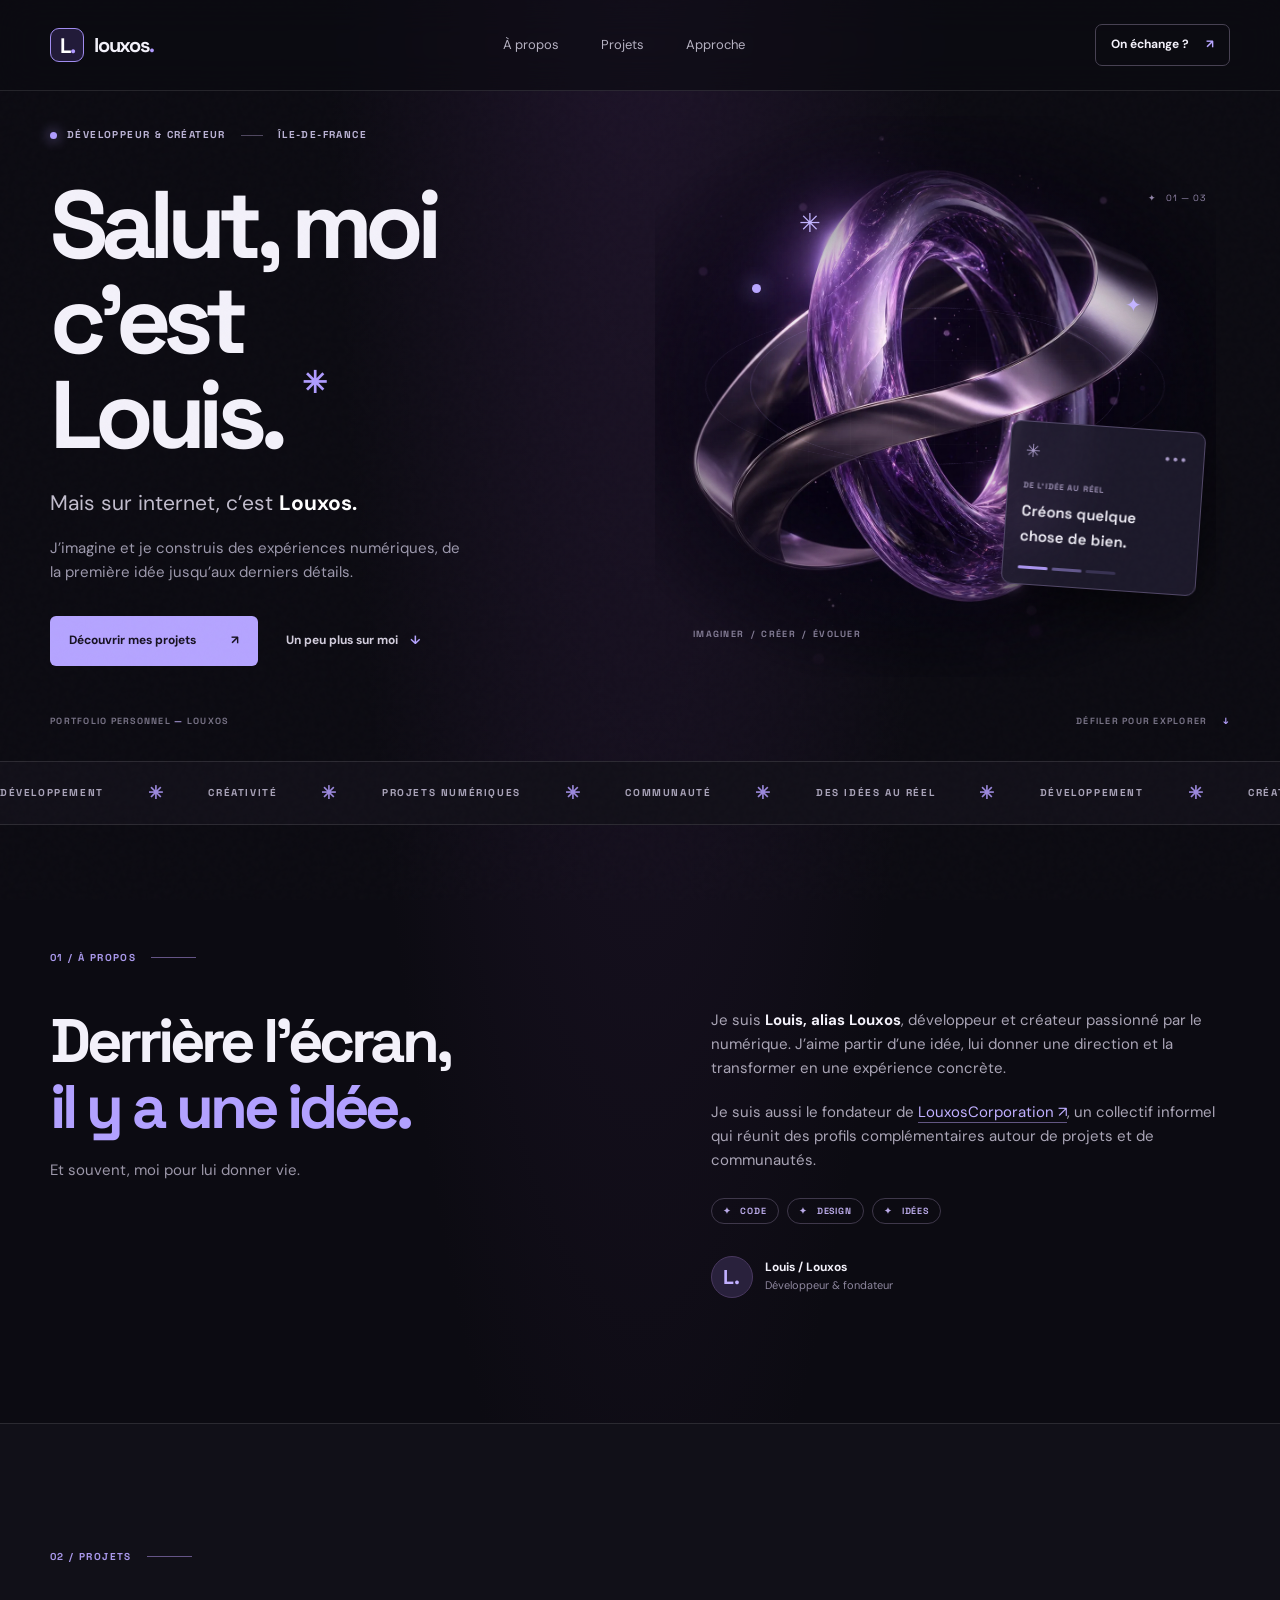
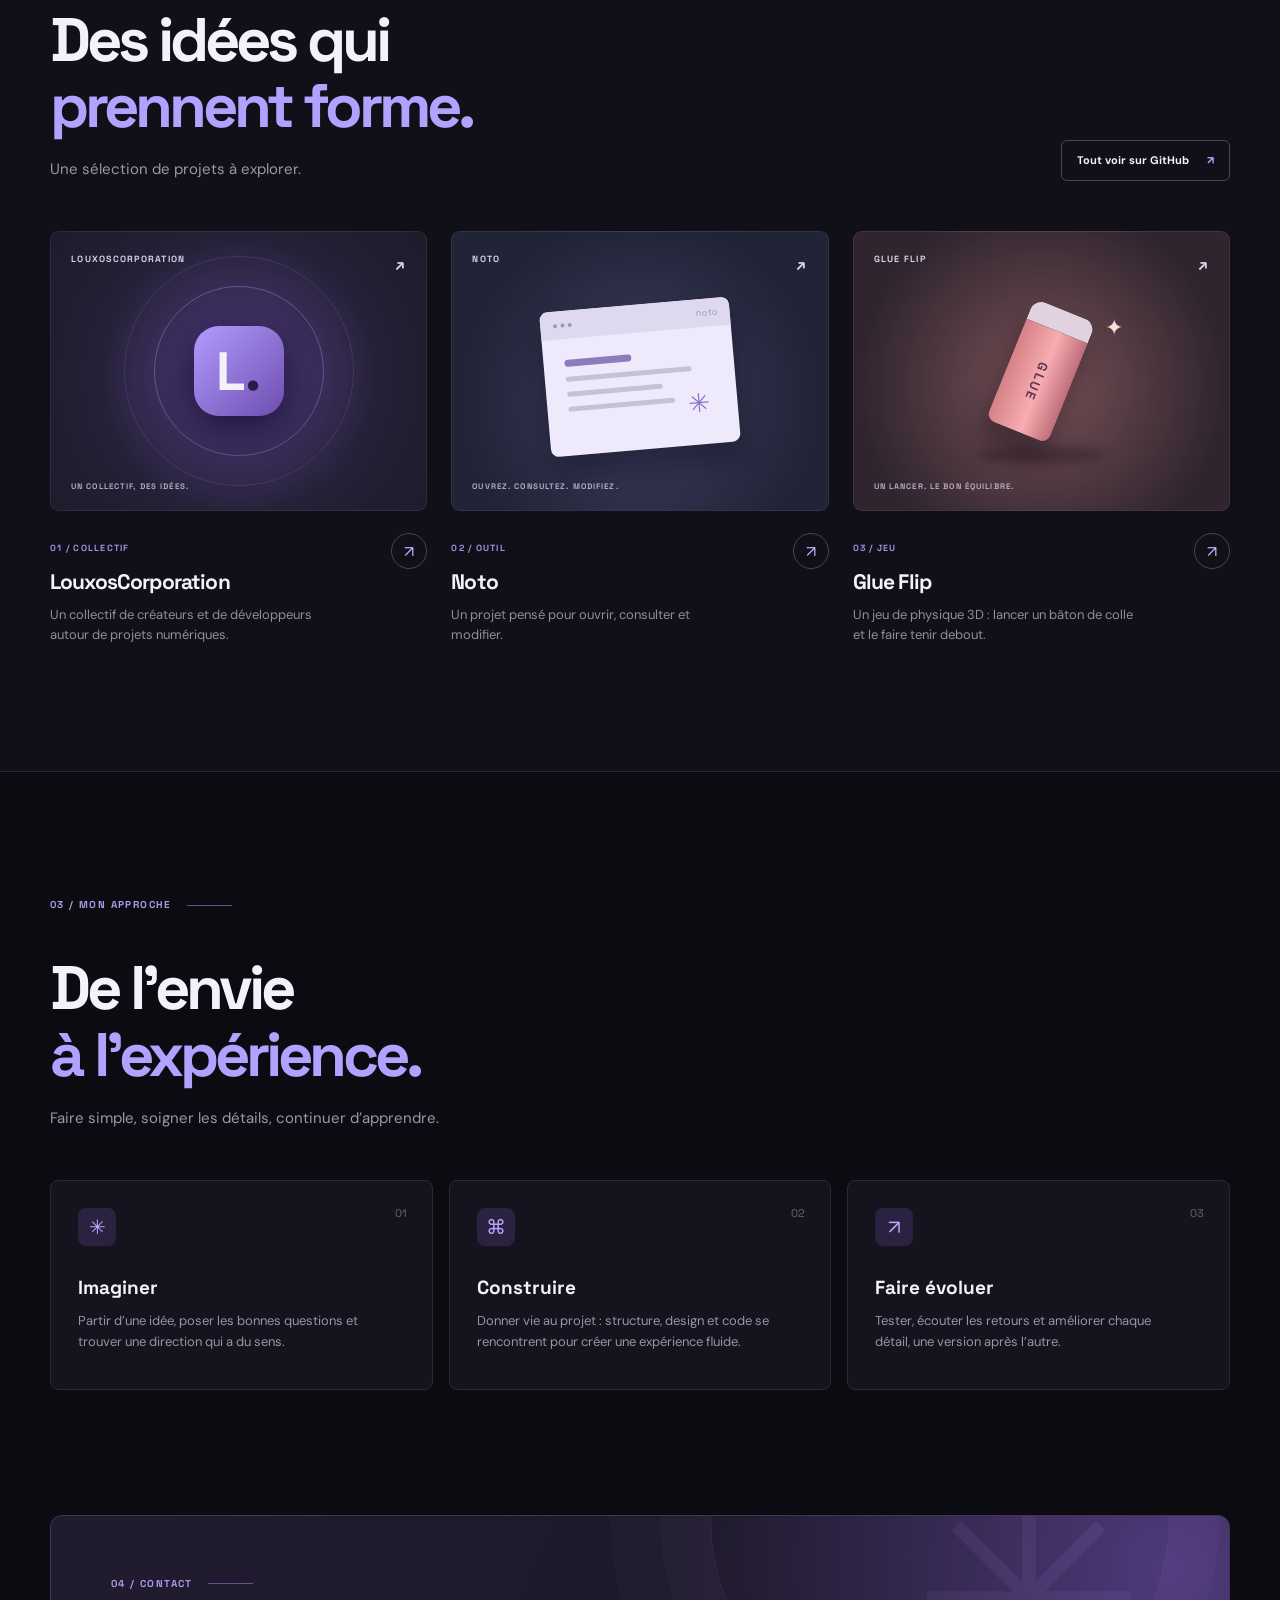
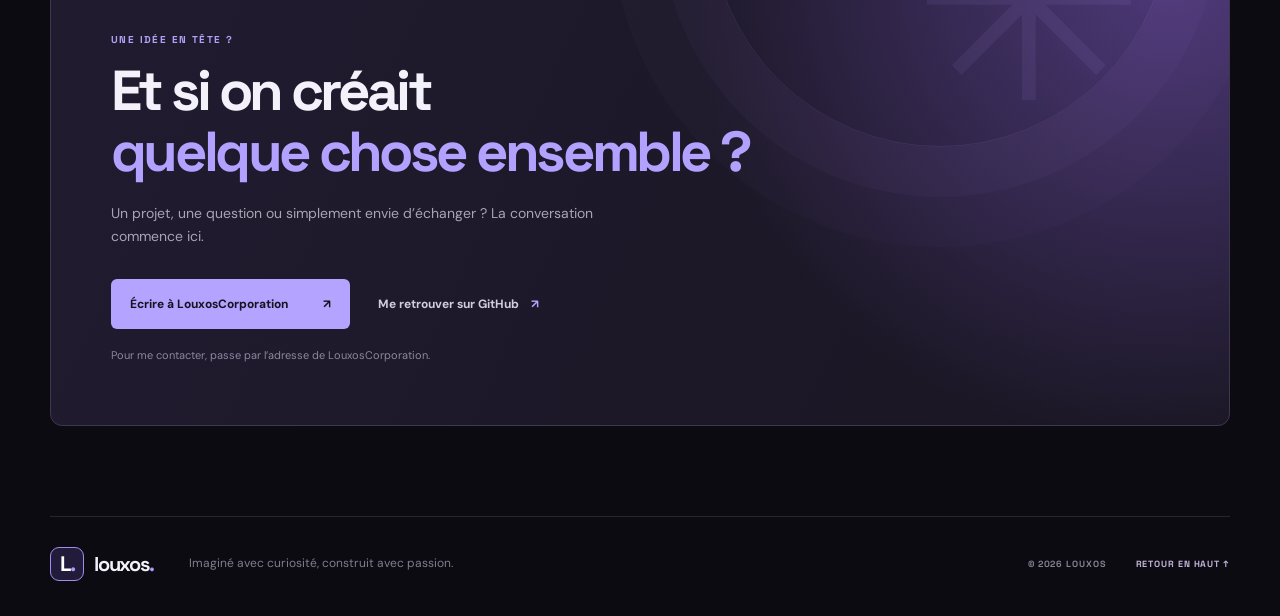
==== index.html @ 42ac40c9 "Add Louxos personal portfolio Co-authored-by: arena-agent <297053741+arena-agent@users.noreply.githu" ====
<!DOCTYPE html>
<html lang="fr">
<head>
  <meta charset="UTF-8">
  <meta name="viewport" content="width=device-width, initial-scale=1">
  <meta name="description" content="Portfolio de Louis, alias Louxos : développeur, créateur et fondateur de LouxosCorporation.">
  <meta name="theme-color" content="#0d0c14">
  <link rel="canonical" href="https://louxos.github.io/">
  <meta property="og:type" content="website">
  <meta property="og:url" content="https://louxos.github.io/">
  <meta property="og:image" content="https://louxos.github.io/assets/hero-art.webp">
  <meta property="og:title" content="Louxos — Développeur & créateur">
  <meta property="og:description" content="Des idées, du code et l'envie de créer des expériences utiles.">
  <title>Louxos — Développeur & créateur</title>
  <link rel="icon" href="data:image/svg+xml,%3Csvg xmlns='http://www.w3.org/2000/svg' viewBox='0 0 64 64'%3E%3Crect width='64' height='64' rx='18' fill='%239d8aff'/%3E%3Cpath d='M20 14v35h26v-8H29V14z' fill='%230d0c14'/%3E%3C/svg%3E">
  <link rel="preconnect" href="https://fonts.googleapis.com">
  <link rel="preconnect" href="https://fonts.gstatic.com" crossorigin>
  <link rel="preload" as="image" href="assets/hero-art.webp">
  <link rel="stylesheet" href="style.css">
  <script src="script.js" defer></script>
</head>
<body>
  <div class="scroll-progress" aria-hidden="true"></div>
  <div class="cursor-glow" aria-hidden="true"></div>
  <a class="skip-link" href="#contenu">Aller au contenu</a>
  <header class="header">
    <div class="nav-wrap wrap">
      <a class="brand" href="#accueil" aria-label="Louxos, accueil"><span class="brand-mark">L<span>.</span></span><span>louxos<span class="brand-dot">.</span></span></a>
      <nav class="nav" id="navigation" aria-label="Navigation principale">
        <a href="#apropos">À propos</a><a href="#projets">Projets</a><a href="#approche">Approche</a>
      </nav>
      <a class="nav-contact" href="#contact">On échange ? <span>↗</span></a>
      <button class="menu-toggle" type="button" aria-expanded="false" aria-controls="navigation" aria-label="Ouvrir le menu"><span></span><span></span></button>
    </div>
  </header>

  <main id="contenu">
    <section class="hero wrap" id="accueil">
      <div class="hero-copy">
        <div class="eyebrow"><span class="status-dot"></span> DÉVELOPPEUR & CRÉATEUR <span class="eyebrow-line"></span> ÎLE-DE-FRANCE</div>
        <h1>Salut, moi c’est<br><span>Louis.</span><span class="hero-spark">✳</span></h1>
        <p class="hero-lead">Mais sur internet, c’est <strong>Louxos.</strong></p>
        <p class="hero-description">J’imagine et je construis des expériences numériques, de la première idée jusqu’aux derniers détails.</p>
        <div class="hero-actions"><a class="button primary" href="#projets">Découvrir mes projets <span>↗</span></a><a class="text-link" href="#apropos">Un peu plus sur moi <span>↓</span></a></div>
      </div>
      <div class="hero-art" aria-label="Illustration abstraite autour du développement et de la création">
        <div class="art-grid"></div><div class="hero-art-image"></div><div class="art-orbit orbit-a"></div><div class="art-orbit orbit-b"></div>
        <div class="art-star star-one">✳</div><div class="art-star star-two">✦</div><div class="orbit-dot dot-one"></div><div class="orbit-dot dot-two"></div>
        <div class="floating-card"><div class="card-top"><span class="card-icon">✳</span><span class="card-dots">•••</span></div><span class="card-label">DE L’IDÉE AU RÉEL</span><strong>Créons quelque<br>chose de bien.</strong><div class="card-line"><i></i><i></i><i></i></div></div>
        <span class="art-caption">IMAGINER&nbsp; / &nbsp;CRÉER&nbsp; / &nbsp;ÉVOLUER</span><span class="art-index">✦ &nbsp; 01 — 03</span>
      </div>
      <div class="hero-bottom"><span>PORTFOLIO PERSONNEL <b>—</b> LOUXOS</span><a href="#apropos">DÉFILER POUR EXPLORER <span>↓</span></a></div>
    </section>

    <div class="ticker" aria-hidden="true"><div class="ticker-track"><div class="ticker-group"><span>DÉVELOPPEMENT</span><b>✳</b><span>CRÉATIVITÉ</span><b>✳</b><span>PROJETS NUMÉRIQUES</span><b>✳</b><span>COMMUNAUTÉ</span><b>✳</b><span>DES IDÉES AU RÉEL</span><b>✳</b></div><div class="ticker-group"><span>DÉVELOPPEMENT</span><b>✳</b><span>CRÉATIVITÉ</span><b>✳</b><span>PROJETS NUMÉRIQUES</span><b>✳</b><span>COMMUNAUTÉ</span><b>✳</b><span>DES IDÉES AU RÉEL</span><b>✳</b></div></div></div>

    <section class="section wrap about" id="apropos">
      <div class="section-label"><span>01 / À PROPOS</span><i></i></div>
      <div class="about-layout"><div><h2>Derrière l’écran,<br><span>il y a une idée.</span></h2><p class="section-intro">Et souvent, moi pour lui donner vie.</p></div>
        <div class="about-copy"><p>Je suis <strong>Louis, alias Louxos</strong>, développeur et créateur passionné par le numérique. J’aime partir d’une idée, lui donner une direction et la transformer en une expérience concrète.</p><p>Je suis aussi le fondateur de <a href="https://louxos-corporation.oneapp.dev" target="_blank" rel="noopener noreferrer">LouxosCorporation ↗</a>, un collectif informel qui réunit des profils complémentaires autour de projets et de communautés.</p><div class="about-tags"><span>✦ &nbsp; CODE</span><span>✦ &nbsp; DESIGN</span><span>✦ &nbsp; IDÉES</span></div><div class="signature"><span class="signature-icon">L.</span><span><strong>Louis / Louxos</strong><small>Développeur & fondateur</small></span></div></div>
      </div>
    </section>

    <section class="section projects-section" id="projets"><div class="wrap">
      <div class="section-label"><span>02 / PROJETS</span><i></i></div>
      <div class="section-heading"><div><h2>Des idées qui<br><span>prennent forme.</span></h2><p class="section-intro">Une sélection de projets à explorer.</p></div><a class="outline-link" href="https://github.com/Louxos" target="_blank" rel="noopener noreferrer">Tout voir sur GitHub <span>↗</span></a></div>
      <div class="project-grid">
        <article class="project-card project-featured"><a class="project-visual visual-corp" href="https://louxos-corporation.oneapp.dev" target="_blank" rel="noopener noreferrer" aria-label="Découvrir LouxosCorporation"><div class="visual-top"><span>LOUXOSCORPORATION</span><span>↗</span></div><div class="corp-art"><div class="corp-ring ring-a"></div><div class="corp-ring ring-b"></div><div class="corp-logo">L<span>.</span></div></div><span class="visual-caption">UN COLLECTIF, DES IDÉES.</span></a><div class="project-info"><div><span class="project-number">01 / COLLECTIF</span><h3>LouxosCorporation</h3><p>Un collectif de créateurs et de développeurs autour de projets numériques.</p></div><a class="round-link" href="https://louxos-corporation.oneapp.dev" target="_blank" rel="noopener noreferrer" aria-label="Visiter LouxosCorporation">↗</a></div></article>
        <article class="project-card"><a class="project-visual visual-noto" href="https://github.com/Louxos/Noto" target="_blank" rel="noopener noreferrer" aria-label="Découvrir Noto sur GitHub"><div class="visual-top"><span>NOTO</span><span>↗</span></div><div class="noto-window"><div class="window-bar"><span>● ● ●</span><span>noto</span></div><div class="noto-lines"><i></i><i></i><i></i><i></i></div><div class="noto-cursor">✳</div></div><span class="visual-caption">OUVREZ. CONSULTEZ. MODIFIEZ.</span></a><div class="project-info"><div><span class="project-number">02 / OUTIL</span><h3>Noto</h3><p>Un projet pensé pour ouvrir, consulter et modifier.</p></div><a class="round-link" href="https://github.com/Louxos/Noto" target="_blank" rel="noopener noreferrer" aria-label="Voir Noto sur GitHub">↗</a></div></article>
        <article class="project-card"><a class="project-visual visual-glue" href="https://github.com/Louxos/glue-flip" target="_blank" rel="noopener noreferrer" aria-label="Découvrir Glue Flip sur GitHub"><div class="visual-top"><span>GLUE FLIP</span><span>↗</span></div><div class="glue-art"><div class="glue-stick"><span>GLUE</span></div><div class="glue-shadow"></div><span class="glue-star">✦</span></div><span class="visual-caption">UN LANCER. LE BON ÉQUILIBRE.</span></a><div class="project-info"><div><span class="project-number">03 / JEU</span><h3>Glue Flip</h3><p>Un jeu de physique 3D : lancer un bâton de colle et le faire tenir debout.</p></div><a class="round-link" href="https://github.com/Louxos/glue-flip" target="_blank" rel="noopener noreferrer" aria-label="Voir Glue Flip sur GitHub">↗</a></div></article>
      </div>
    </div></section>

    <section class="section wrap approach" id="approche"><div class="section-label"><span>03 / MON APPROCHE</span><i></i></div><div class="section-heading"><div><h2>De l’envie<br><span>à l’expérience.</span></h2><p class="section-intro">Faire simple, soigner les détails, continuer d’apprendre.</p></div></div><div class="approach-grid"><article><span class="approach-icon">✳</span><span class="approach-number">01</span><h3>Imaginer</h3><p>Partir d’une idée, poser les bonnes questions et trouver une direction qui a du sens.</p></article><article><span class="approach-icon">⌘</span><span class="approach-number">02</span><h3>Construire</h3><p>Donner vie au projet : structure, design et code se rencontrent pour créer une expérience fluide.</p></article><article><span class="approach-icon">↗</span><span class="approach-number">03</span><h3>Faire évoluer</h3><p>Tester, écouter les retours et améliorer chaque détail, une version après l’autre.</p></article></div></section>

    <section class="contact-section wrap" id="contact"><div class="contact-panel"><div class="contact-decoration" aria-hidden="true">✳</div><div class="contact-orbit" aria-hidden="true"></div><div class="section-label"><span>04 / CONTACT</span><i></i></div><p class="contact-overline">UNE IDÉE EN TÊTE ?</p><h2>Et si on créait<br><span>quelque chose ensemble ?</span></h2><p>Un projet, une question ou simplement envie d’échanger ? La conversation commence ici.</p><div class="contact-actions"><a class="button primary" href="mailto:contactpro.louxos@gmail.com">Écrire à LouxosCorporation <span>↗</span></a><a class="text-link" href="https://github.com/Louxos" target="_blank" rel="noopener noreferrer">Me retrouver sur GitHub <span>↗</span></a></div><small>Pour me contacter, passe par l’adresse de LouxosCorporation.</small></div></section>
  </main>
  <footer class="footer wrap"><a class="brand" href="#accueil"><span class="brand-mark">L<span>.</span></span><span>louxos<span class="brand-dot">.</span></span></a><p>Imaginé avec curiosité, construit avec passion.</p><div><span>© <span id="year">2026</span> LOUXOS</span><a href="#accueil">RETOUR EN HAUT ↑</a></div></footer>
</body>
</html>
---- style.css ----
@import url('https://fonts.googleapis.com/css2?family=DM+Sans:wght@400;500;600;700&family=Space+Grotesk:wght@400;500;600;700&display=swap');
:root{--bg:#0c0b12;--surface:#14121e;--text:#f3f1fa;--muted:#9d99ad;--purple:#b2a1ff;--line:rgba(255,255,255,.11)}*{box-sizing:border-box}html{scroll-behavior:smooth}body{margin:0;background:var(--bg);color:var(--text);font-family:'DM Sans',Arial,sans-serif;line-height:1.6}a{color:inherit;text-decoration:none}button{font:inherit}::selection{background:#a896ff;color:#111}a:focus-visible,button:focus-visible{outline:2px solid #c7b9ff;outline-offset:5px}.skip-link{position:absolute;top:-100px;left:20px;z-index:20;background:white;color:#111;padding:10px}.skip-link:focus{top:10px}.wrap{width:min(1320px,calc(100% - 100px));margin:auto}.header{border-bottom:1px solid var(--line)}.nav-wrap{height:90px;display:flex;align-items:center}.brand{display:inline-flex;align-items:center;gap:10px;font-family:'Space Grotesk',sans-serif;font-size:20px;font-weight:700;letter-spacing:-.06em}.brand-mark{width:34px;height:34px;border:1px solid #a18df0;border-radius:9px;display:grid;place-items:center;font-size:21px;line-height:1;color:#fff;background:#221b39}.brand-mark span,.brand-dot{color:#b19aff}.nav{display:flex;align-items:center;gap:42px;margin:auto;font-size:13px;color:#b6b2c2}.nav a:hover,.text-link:hover,.footer a:hover{color:#c3b5ff}.nav-contact{font-size:12px;font-weight:700;border:1px solid #484253;border-radius:7px;padding:10px 15px}.nav-contact span{color:#b7a5ff;margin-left:14px}.menu-toggle{display:none}.hero{position:relative;min-height:650px;display:grid;grid-template-columns:1fr 1fr;align-items:center;padding-top:36px;padding-bottom:95px}.hero-copy{position:relative;z-index:2}.eyebrow,.section-label,.project-number,.visual-top,.visual-caption,.art-caption,.hero-bottom,.card-label,.contact-overline{font-family:'Space Grotesk',sans-serif;font-size:10px;font-weight:700;letter-spacing:.14em}.eyebrow{display:flex;align-items:center;gap:10px;color:#bcb4d6}.status-dot{width:7px;height:7px;border-radius:50%;background:#b09cff;box-shadow:0 0 13px #b09cff}.eyebrow-line{width:22px;height:1px;background:#4f475f;margin:0 5px}h1,h2,h3,p{margin:0}h1,h2,h3{font-family:'Space Grotesk',Arial,sans-serif}h1{font-size:clamp(68px,7.5vw,112px);line-height:.99;letter-spacing:-.075em;margin:35px 0 24px}h1>span:first-child,h2 span{color:var(--purple)}.hero-spark{font-size:30px;color:#b09cff;vertical-align:top;margin-left:20px}.hero-lead{font-size:21px;color:#c2bdcd}.hero-lead strong{color:#fff}.hero-description{max-width:420px;color:var(--muted);font-size:15px;margin-top:15px}.hero-actions,.contact-actions{display:flex;align-items:center;gap:28px;margin-top:32px}.button{display:inline-flex;justify-content:center;align-items:center;gap:35px;min-height:50px;padding:0 19px;border-radius:6px;font-size:12px;font-weight:700}.primary{background:#b5a4ff;color:#171222;transition:background .2s,transform .2s}.primary:hover{background:#d0c5ff;transform:translateY(-2px)}.text-link{font-size:12px;font-weight:700;color:#d2cddc}.text-link span{color:#b5a4ff;margin-left:9px}.hero-art{height:510px;position:relative;overflow:hidden;background:radial-gradient(ellipse at center,rgba(109,80,184,.2),transparent 65%)}.art-grid{position:absolute;inset:10% 0;background-image:linear-gradient(rgba(255,255,255,.035) 1px,transparent 1px),linear-gradient(90deg,rgba(255,255,255,.035) 1px,transparent 1px);background-size:42px 42px;mask-image:radial-gradient(ellipse,#000 20%,transparent 70%)}.orb{position:absolute;left:50%;top:47%;border:1px solid rgba(182,160,255,.26);border-radius:50%;transform:translate(-50%,-50%)}.orb-outer{width:390px;height:390px}.orb-inner{width:290px;height:290px;border-color:rgba(182,160,255,.15)}.orb-core{position:absolute;left:50%;top:47%;transform:translate(-50%,-50%) rotate(-9deg);width:190px;height:190px;border-radius:48px;background:linear-gradient(140deg,#c7b7ff 0%,#8060db 57%,#443073 100%);box-shadow:0 35px 100px #49327580,inset 1px 1px 1px #e2d9ff;display:grid;place-items:center;font:700 110px/1 'Space Grotesk',sans-serif;color:#f5f0ff;letter-spacing:-.1em}.orb-core span span{color:#231c3b}.art-star,.orbit-dot{position:absolute;color:#c3b4ff}.star-one{top:12%;left:27%;font-size:26px}.star-two{top:29%;right:15%;font-size:20px}.orbit-dot{width:9px;height:9px;border-radius:50%;background:#b9a6ff;top:28%;left:19%;box-shadow:0 0 20px #aa96ff}.dot-two{top:75%;left:71%;width:6px;height:6px}.floating-card{position:absolute;right:5%;bottom:12%;width:195px;padding:15px;background:rgba(31,27,45,.9);border:1px solid #514767;border-radius:10px;box-shadow:0 20px 50px #0008;transform:rotate(4deg)}.card-top{display:flex;justify-content:space-between;color:#a99ac9}.card-icon{font-size:18px}.card-dots{letter-spacing:2px}.card-label{display:block;color:#9d91b5;font-size:8px;margin:13px 0 6px}.floating-card strong{font:600 15px/1.3 'Space Grotesk',sans-serif}.card-line{display:flex;gap:4px;margin-top:17px}.card-line i{height:3px;width:30px;background:#aa95ee;border-radius:3px}.card-line i:nth-child(2){opacity:.5}.card-line i:nth-child(3){opacity:.2}.art-caption{position:absolute;bottom:2%;left:9%;color:#827b94;font-size:9px}.hero-bottom{position:absolute;bottom:32px;left:0;right:0;display:flex;justify-content:space-between;color:#767184;font-size:9px}.hero-bottom b{color:#a798d7}.hero-bottom a span{color:#b6a2ff;margin-left:12px}.ticker{overflow:hidden;border-top:1px solid var(--line);border-bottom:1px solid var(--line);background:#121019}.ticker>div{min-width:max-content;display:flex;gap:44px;align-items:center;justify-content:center;height:62px;color:#aaa4ba;font:700 10px 'Space Grotesk',sans-serif;letter-spacing:.16em}.ticker b{font-size:18px;color:#9b88dc}.section{padding-top:125px;padding-bottom:125px;scroll-margin-top:20px}.section-label{display:flex;align-items:center;gap:15px;color:#aa99ec;margin-bottom:42px}.section-label i{width:45px;height:1px;background:#655587}.about-layout{display:grid;grid-template-columns:1fr 1fr;gap:12%}h2{font-size:clamp(42px,4.8vw,67px);line-height:1.08;letter-spacing:-.065em}.section-intro{color:#9c97a9;margin-top:18px;font-size:15px}.about-copy{max-width:510px;color:#aaa5b6;font-size:15px}.about-copy p+p{margin-top:20px}.about-copy strong{color:#f3f1fa}.about-copy a{color:#c0afff;border-bottom:1px solid #625682}.signature{display:flex;align-items:center;gap:12px;margin-top:32px}.signature-icon{width:42px;height:42px;display:grid;place-items:center;background:#29213c;border:1px solid #49385f;border-radius:50%;color:#c1afff;font:700 20px 'Space Grotesk',sans-serif}.signature strong,.signature small{display:block}.signature strong{font-size:12px}.signature small{font-size:11px;color:#8e879e}.projects-section{background:#111018;border-top:1px solid var(--line);border-bottom:1px solid var(--line)}.section-heading{display:flex;justify-content:space-between;align-items:end;gap:20px}.outline-link{border:1px solid #4a4355;border-radius:6px;padding:11px 15px;font-size:11px;font-weight:700;white-space:nowrap}.outline-link span{color:#baabff;margin-left:15px}.outline-link:hover,.round-link:hover{border-color:#b5a4ff}.project-grid{display:grid;grid-template-columns:repeat(3,1fr);gap:24px;margin-top:50px}.project-visual{height:280px;border-radius:9px;overflow:hidden;display:block;position:relative;border:1px solid #ffffff12;transition:transform .25s,border-color .25s}.project-visual:hover{transform:translateY(-4px);border-color:#a994e3}.visual-corp{background:radial-gradient(circle at 50% 52%,#59428c,#242036 60%,#1d1b2b)}.visual-noto{background:radial-gradient(circle at 50% 60%,#424063,#212337 70%)}.visual-glue{background:radial-gradient(circle at 50% 55%,#795157,#30252f 75%)}.visual-top{position:absolute;top:20px;left:20px;right:20px;display:flex;justify-content:space-between;color:#d6cee7;font-size:9px;z-index:1}.visual-top span:last-child{font-size:16px}.visual-caption{position:absolute;left:20px;bottom:18px;color:#b3a9c1;font-size:8px}.corp-art{position:absolute;inset:0;display:grid;place-items:center}.corp-ring{position:absolute;width:170px;height:170px;border:1px solid #c2a8ff55;border-radius:50%}.ring-b{width:230px;height:230px;border-color:#c2a8ff22}.corp-logo{z-index:1;display:grid;place-items:center;width:90px;height:90px;border-radius:25px;background:linear-gradient(135deg,#b29bff,#6e4eaf);font:700 54px 'Space Grotesk';box-shadow:0 10px 45px #130a2c}.corp-logo span{color:#2a1c46}.noto-window{position:absolute;left:50%;top:52%;transform:translate(-50%,-50%) rotate(-5deg);width:190px;height:145px;background:#eeeafb;border-radius:8px;box-shadow:0 18px 30px #090a1a66;color:#9c95b3;overflow:hidden}.window-bar{height:28px;background:#ded9ef;display:flex;justify-content:space-between;align-items:center;padding:0 12px;font:9px 'Space Grotesk'}.noto-lines{padding:21px}.noto-lines i{display:block;height:5px;background:#c7c0d9;width:85%;margin-bottom:10px;border-radius:4px}.noto-lines i:first-child{background:#8e7cba;width:45%;height:7px}.noto-lines i:nth-child(3){width:65%}.noto-lines i:nth-child(4){width:72%}.noto-cursor{position:absolute;right:27px;bottom:19px;color:#8e76cf;font-size:26px}.glue-art{position:absolute;inset:0;display:grid;place-items:center}.glue-stick{width:66px;height:130px;border-radius:12px 12px 9px 9px;background:linear-gradient(90deg,#d78088,#f7adb1 55%,#bf6e79);transform:rotate(22deg);box-shadow:0 20px 25px #1c101b70;display:grid;place-items:center;border-top:22px solid #e1d2df}.glue-stick span{font:700 13px 'Space Grotesk';color:#603b57;letter-spacing:.15em;transform:rotate(90deg)}.glue-shadow{position:absolute;top:77%;width:125px;height:18px;border-radius:50%;background:#1b121e55;filter:blur(5px)}.glue-star{position:absolute;left:67%;top:28%;color:#ffdbd5;font-size:22px}.project-info{display:flex;justify-content:space-between;gap:10px;padding-top:22px}.project-number{color:#a18ee0;font-size:9px}.project-info h3{font-size:21px;letter-spacing:-.04em;margin:6px 0}.project-info p{font-size:13px;color:#918c9e;max-width:290px}.round-link{width:36px;height:36px;flex:none;border:1px solid #494353;border-radius:50%;display:grid;place-items:center;color:#c3b5ff}.approach-grid{display:grid;grid-template-columns:repeat(3,1fr);gap:16px;margin-top:50px}.approach-grid article{position:relative;background:#15131e;border:1px solid #2c2937;border-radius:8px;padding:27px;min-height:210px}.approach-icon{display:grid;place-items:center;width:38px;height:38px;border-radius:8px;background:#2b2241;color:#b9a8ff;font-size:20px}.approach-number{position:absolute;right:25px;top:25px;color:#696376;font:11px 'Space Grotesk'}.approach-grid h3{margin:27px 0 8px;font-size:19px}.approach-grid p{color:#9994a6;font-size:13px;max-width:300px}.contact-section{padding-bottom:90px;scroll-margin-top:30px}.contact-panel{position:relative;overflow:hidden;background:radial-gradient(circle at 95% 10%,#4e397a 0,transparent 40%),linear-gradient(115deg,#211b30,#191622);border:1px solid #40364f;border-radius:12px;padding:60px}.contact-panel .section-label{margin-bottom:40px}.contact-overline{color:#b4a1f7;margin-bottom:13px}.contact-panel h2{font-size:clamp(37px,4.4vw,60px);position:relative}.contact-panel>p:not(.contact-overline){color:#aaa3b5;font-size:14px;margin-top:20px;max-width:510px}.contact-panel small{display:block;color:#8f879e;font-size:11px;margin-top:18px}.contact-decoration{position:absolute;font-size:280px;color:#b9a5ff;opacity:.08;right:7%;top:-10%;line-height:1}.footer{border-top:1px solid var(--line);display:flex;align-items:center;gap:35px;padding-top:30px;padding-bottom:35px}.footer p{font-size:12px;color:#827c8e}.footer>div{margin-left:auto;display:flex;gap:30px;color:#888293;font:700 9px 'Space Grotesk';letter-spacing:.1em}.footer>div a{color:#c0b5d7}@media(max-width:900px){.wrap{width:min(100% - 48px,1320px)}.hero{min-height:590px}.hero-art{height:440px}.orb-outer{width:320px;height:320px}.orb-inner{width:240px;height:240px}.orb-core{width:155px;height:155px;font-size:90px}.floating-card{right:0;bottom:10%;width:170px}.project-grid{gap:15px}.project-visual{height:235px}.section{padding-top:90px;padding-bottom:90px}.contact-panel{padding:45px}}
@media(max-width:650px){.wrap{width:calc(100% - 36px)}.nav-wrap{height:72px}.nav-contact{margin-left:auto;margin-right:16px}.menu-toggle{display:flex;flex-direction:column;justify-content:center;gap:5px;width:36px;height:36px;border:1px solid #514a5d;border-radius:6px;background:transparent;padding:8px}.menu-toggle span{height:1px;background:#fff;width:100%}.nav{display:none;position:absolute;z-index:10;top:64px;left:18px;right:18px;padding:20px;background:#1b1824;border:1px solid #393344;border-radius:8px;flex-direction:column;align-items:stretch;gap:18px}.nav.open{display:flex}.hero{display:flex;flex-direction:column;align-items:stretch;padding-top:70px;padding-bottom:78px}.eyebrow{font-size:8px;gap:7px}h1{font-size:clamp(66px,16vw,90px);margin-top:30px}.hero-lead{font-size:18px}.hero-description{font-size:14px}.hero-actions,.contact-actions{align-items:flex-start;flex-direction:column;gap:19px}.hero-art{height:370px;margin-top:30px}.orb-outer{width:290px;height:290px}.orb-inner{width:215px;height:215px}.orb-core{width:135px;height:135px;font-size:75px;border-radius:35px}.floating-card{right:2%;bottom:6%}.hero-bottom{font-size:8px}.hero-bottom a{font-size:0}.hero-bottom a span{font-size:15px}.ticker>div{height:50px;gap:25px}.section{padding-top:75px;padding-bottom:75px}.section-label{margin-bottom:30px}.about-layout{grid-template-columns:1fr;gap:30px}h2{font-size:45px}.section-heading{align-items:flex-start;flex-direction:column;gap:25px}.project-grid,.approach-grid{grid-template-columns:1fr}.project-grid{gap:35px;margin-top:35px}.project-visual{height:270px}.approach-grid{margin-top:35px}.approach-grid article{min-height:190px}.contact-section{padding-bottom:60px}.contact-panel{padding:30px 24px}.contact-panel h2{font-size:38px}.contact-decoration{font-size:160px;right:-20px;top:0}.footer{flex-wrap:wrap;gap:15px}.footer p{width:100%;order:2}.footer>div{gap:15px}.footer .brand{font-size:18px}}
@media(prefers-reduced-motion:reduce){html{scroll-behavior:auto}*,*::before,*::after{transition:none!important}}
.brand-mark{display:flex;align-items:center;justify-content:center}.corp-logo{display:flex;align-items:center;justify-content:center}

/* Une direction plus immersive, sans compromettre la lisibilité. */
body{background:radial-gradient(ellipse at 50% -10%,#21152d 0,transparent 35%),#0c0b12}
body:before{content:"";position:fixed;inset:0;pointer-events:none;z-index:15;opacity:.035;background-image:url("data:image/svg+xml,%3Csvg viewBox='0 0 180 180' xmlns='http://www.w3.org/2000/svg'%3E%3Cfilter id='n'%3E%3CfeTurbulence type='fractalNoise' baseFrequency='.9' numOctaves='3' stitchTiles='stitch'/%3E%3C/filter%3E%3Crect width='100%25' height='100%25' filter='url(%23n)' opacity='.5'/%3E%3C/svg%3E")}
.scroll-progress{position:fixed;top:0;left:0;width:100%;height:2px;transform:scaleX(0);transform-origin:left;background:linear-gradient(90deg,#8059e4,#dec8ff);z-index:30;box-shadow:0 0 12px #b296ff}
.cursor-glow{position:fixed;z-index:1;pointer-events:none;width:440px;height:440px;left:0;top:0;border-radius:50%;background:radial-gradient(circle,rgba(143,105,255,.08),transparent 65%);transform:translate(-50%,-50%);opacity:0;transition:opacity .3s}
body.pointer-active .cursor-glow{opacity:1}
.header{position:relative;z-index:20;background:rgba(12,11,18,.65);backdrop-filter:blur(18px)}
.brand-mark{transition:transform .35s,background .35s}.brand:hover .brand-mark{transform:rotate(-10deg);background:#463367}
.nav a{position:relative;transition:color .2s}.nav a:after{content:"";position:absolute;left:0;bottom:-8px;width:100%;height:1px;background:#b5a4ff;transform:scaleX(0);transform-origin:right;transition:transform .3s}.nav a:hover:after{transform:scaleX(1);transform-origin:left}
.nav-contact{transition:background .25s,border-color .25s}.nav-contact:hover{background:#252032;border-color:#a796de}
.hero-art{overflow:visible;isolation:isolate}.hero-art-image{position:absolute;inset:-5% -8%;z-index:-1;background:url('assets/hero-art.webp') center/contain no-repeat;mask-image:radial-gradient(ellipse 53% 53% at 50% 50%,#000 44%,transparent 100%);animation:art-float 8s ease-in-out infinite;will-change:transform}.art-grid{opacity:.55}.art-orbit{position:absolute;left:50%;top:48%;width:370px;height:370px;border:1px solid rgba(189,163,255,.15);border-radius:50%;transform:translate(-50%,-50%) rotateX(65deg) rotate(-25deg);pointer-events:none}.orbit-b{width:460px;height:460px;transform:translate(-50%,-50%) rotateX(70deg) rotate(25deg);border-color:rgba(189,163,255,.08)}.floating-card{backdrop-filter:blur(18px);animation:card-float 7s ease-in-out infinite}.art-star{animation:twinkle 4s ease-in-out infinite}.star-two{animation-delay:-2s}.orbit-dot{animation:twinkle 3s ease-in-out infinite}.art-index{position:absolute;right:4%;top:10%;color:#9185a8;font:9px 'Space Grotesk';letter-spacing:.12em}.hero-spark{display:inline-block;animation:spin 16s linear infinite}.hero-copy>*{animation:hero-in .8s both}.hero-copy>*:nth-child(2){animation-delay:.12s}.hero-copy>*:nth-child(3){animation-delay:.22s}.hero-copy>*:nth-child(4){animation-delay:.3s}.hero-copy>*:nth-child(5){animation-delay:.38s}
.ticker>div{display:flex;justify-content:flex-start;height:62px;min-width:0;gap:0;overflow:hidden}.ticker-track{width:max-content}.ticker-group{display:flex;align-items:center;gap:44px;flex:none;padding-right:44px;animation:marquee 32s linear infinite}.ticker:hover .ticker-group{animation-play-state:paused}
.about-tags{display:flex;flex-wrap:wrap;gap:8px;margin-top:26px}.about-tags span{border:1px solid #3f384b;border-radius:30px;padding:6px 11px;color:#b9a9e7;font:700 9px 'Space Grotesk';letter-spacing:.1em}
.project-card{min-width:0}.project-visual{transition:transform .45s cubic-bezier(.2,.7,.2,1),border-color .3s,box-shadow .3s}.project-visual:hover{transform:translateY(-6px);box-shadow:0 22px 45px #0005}.project-visual:after{content:"";position:absolute;inset:0;background:linear-gradient(120deg,transparent 35%,rgba(255,255,255,.1) 50%,transparent 65%);transform:translateX(-150%);transition:transform .8s}.project-visual:hover:after{transform:translateX(150%)}.corp-art,.noto-window,.glue-stick{transition:transform .6s cubic-bezier(.2,.7,.2,1)}.project-visual:hover .corp-art{transform:scale(1.07) rotate(5deg)}.project-visual:hover .noto-window{transform:translate(-50%,-50%) rotate(0) scale(1.04)}.project-visual:hover .glue-stick{transform:rotate(8deg) translateY(-8px)}.round-link{transition:background .25s,color .25s,border-color .25s,transform .25s}.round-link:hover{background:#b5a4ff;color:#161120;transform:rotate(45deg)}
.approach-grid article{overflow:hidden;transition:transform .35s,border-color .35s,background .35s}.approach-grid article:after{content:"";position:absolute;inset:auto -30% -100px;width:160%;height:150px;background:radial-gradient(ellipse,rgba(152,120,255,.14),transparent 70%);opacity:0;transition:opacity .4s}.approach-grid article:hover{transform:translateY(-5px);border-color:#65537f;background:#1b1826}.approach-grid article:hover:after{opacity:1}.approach-icon{transition:transform .4s}.approach-grid article:hover .approach-icon{transform:rotate(-10deg) scale(1.1)}
.contact-panel{isolation:isolate}.contact-panel:after{content:"";position:absolute;inset:0;z-index:-1;background:linear-gradient(110deg,transparent 35%,rgba(203,177,255,.06) 50%,transparent 65%);transform:translateX(-100%);animation:shine 10s ease-in-out infinite}.contact-decoration{animation:spin 35s linear infinite}.contact-orbit{position:absolute;right:5%;top:-45%;width:460px;height:460px;border:1px solid #b9a5ff1b;border-radius:50%;box-shadow:0 0 0 50px #b9a5ff08,0 0 0 100px #b9a5ff05;pointer-events:none}.button span{transition:transform .25s}.button:hover span{transform:translate(3px,-3px)}
.js-ready .reveal{opacity:0;transform:translateY(28px);transition:opacity .8s ease,transform .8s cubic-bezier(.2,.7,.2,1);transition-delay:var(--delay,0ms)}.js-ready .reveal.visible{opacity:1;transform:translateY(0)}
@keyframes hero-in{from{opacity:0;transform:translateY(22px)}to{opacity:1;transform:translateY(0)}}@keyframes art-float{0%,100%{transform:translateY(0) rotate(-1deg)}50%{transform:translateY(-12px) rotate(2deg)}}@keyframes card-float{0%,100%{transform:translateY(0) rotate(4deg)}50%{transform:translateY(-9px) rotate(2deg)}}@keyframes twinkle{0%,100%{opacity:.45;transform:scale(.8)}50%{opacity:1;transform:scale(1.2)}}@keyframes spin{to{transform:rotate(360deg)}}@keyframes marquee{to{transform:translateX(-100%)}}@keyframes shine{0%,65%,100%{transform:translateX(-100%)}85%{transform:translateX(100%)}}
@media(max-width:650px){.hero-art-image{inset:-8% -8%}.art-orbit{width:270px;height:270px}.orbit-b{width:330px;height:330px}.ticker>div{height:50px}.ticker-group{gap:25px;padding-right:25px}.contact-orbit{width:240px;height:240px;right:-70px}.art-index{right:3%}}
@media(hover:none){.cursor-glow{display:none}}
@media(prefers-reduced-motion:reduce){*,*::before,*::after{animation-duration:.01ms!important;animation-iteration-count:1!important;scroll-behavior:auto!important;transition-duration:.01ms!important}.js-ready .reveal{opacity:1;transform:none}.ticker-group{animation:none}.cursor-glow{display:none}}
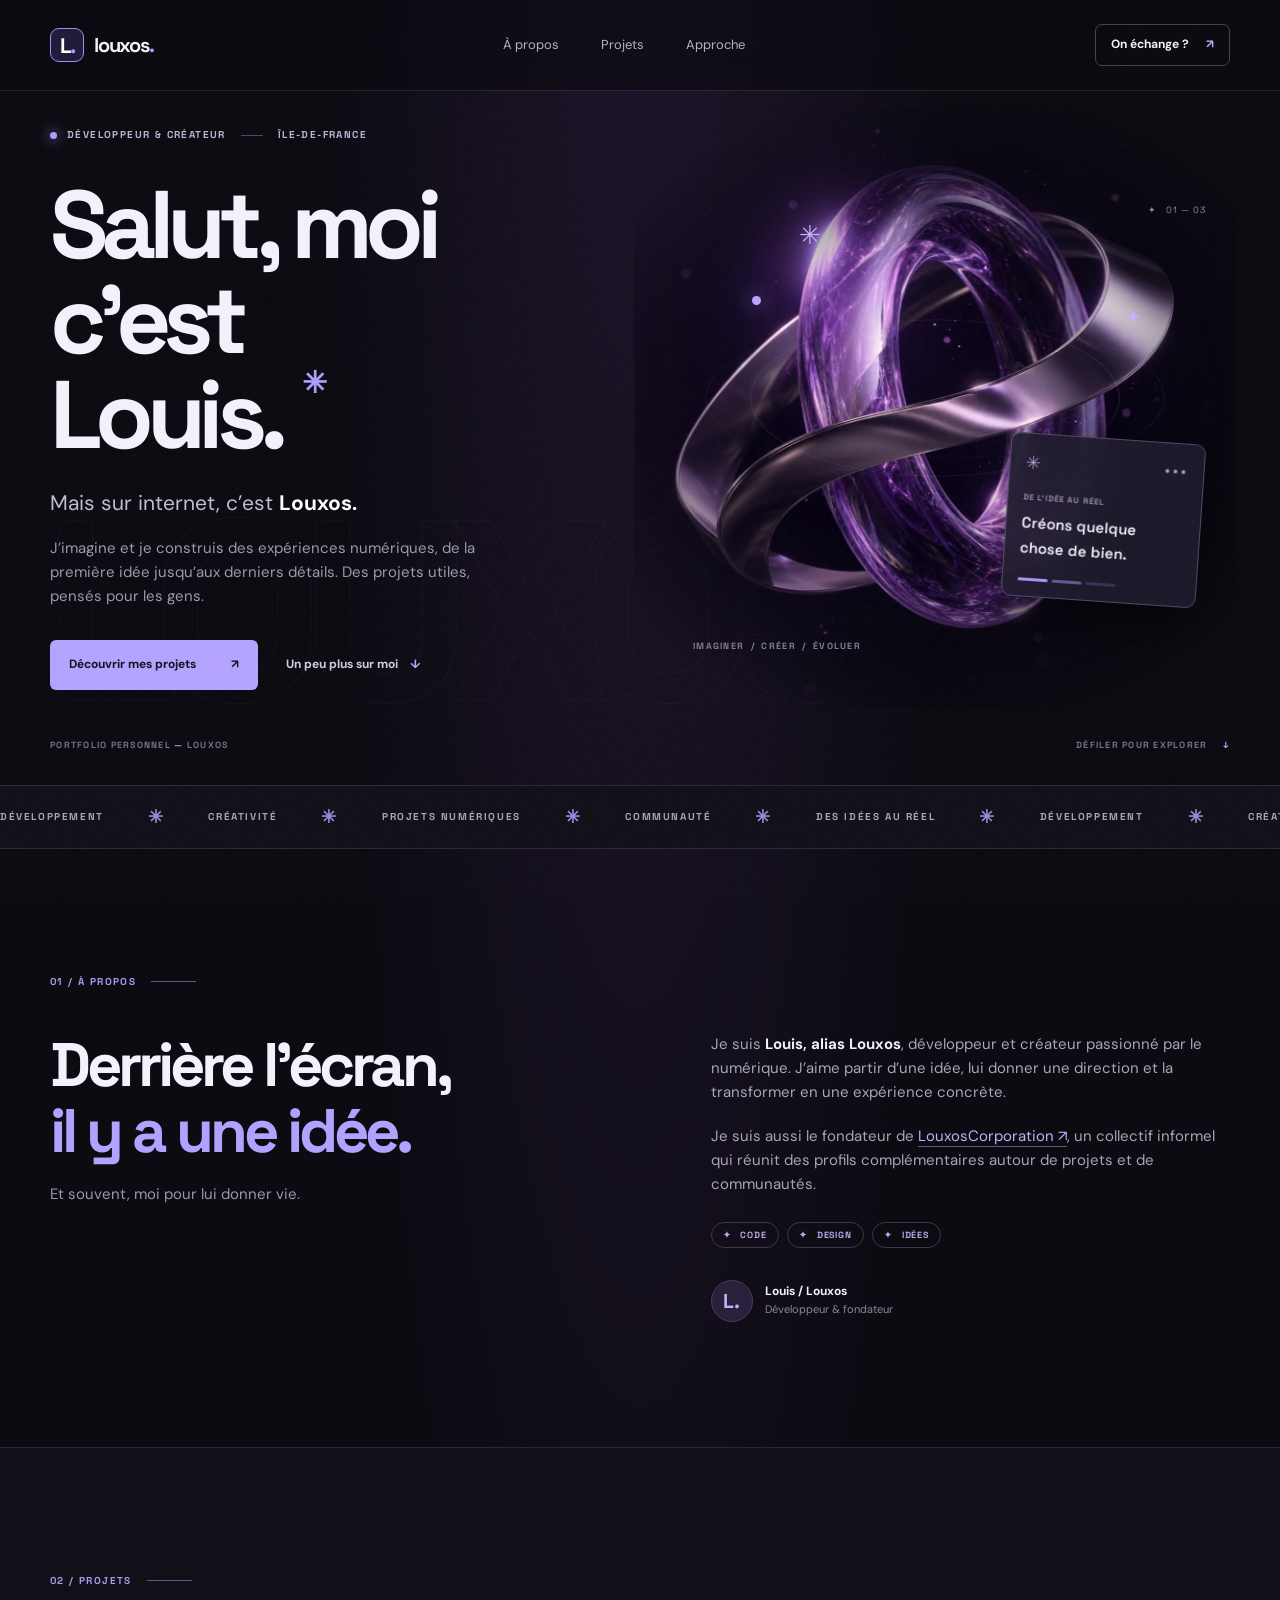
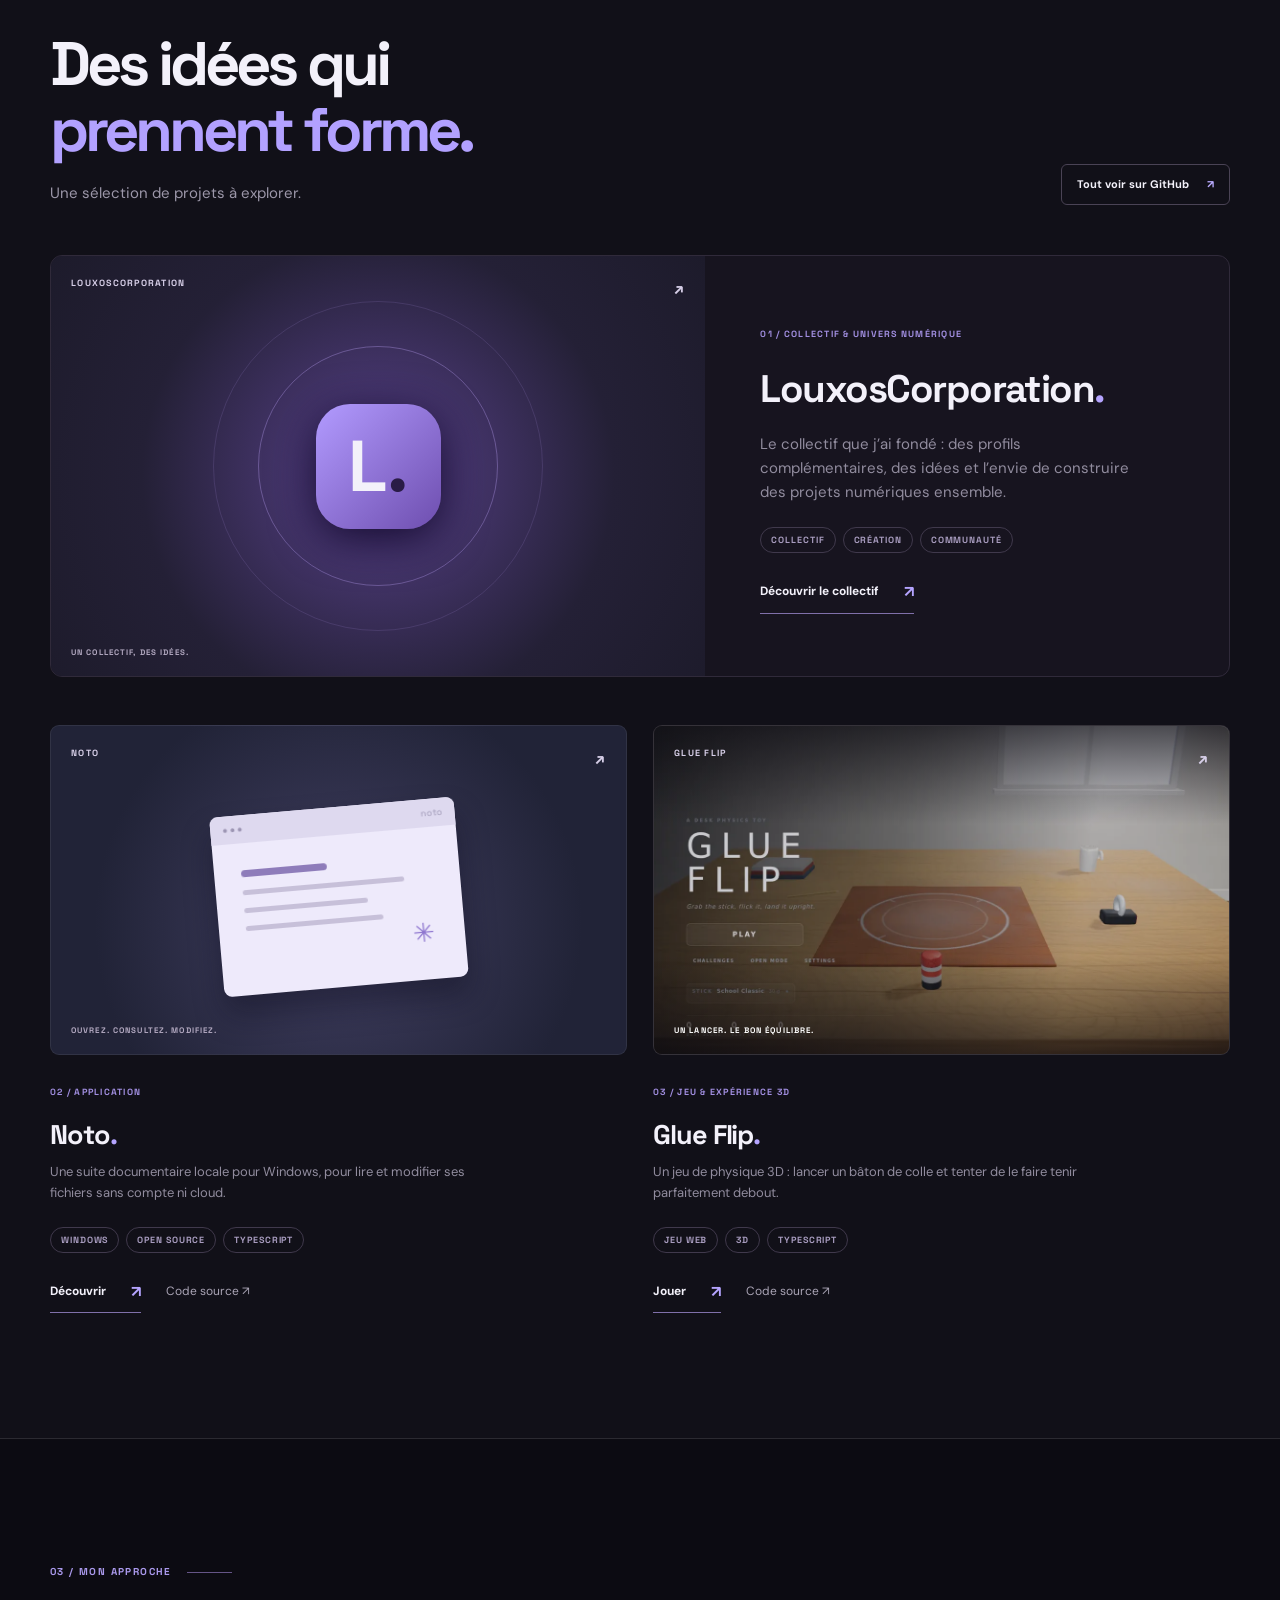
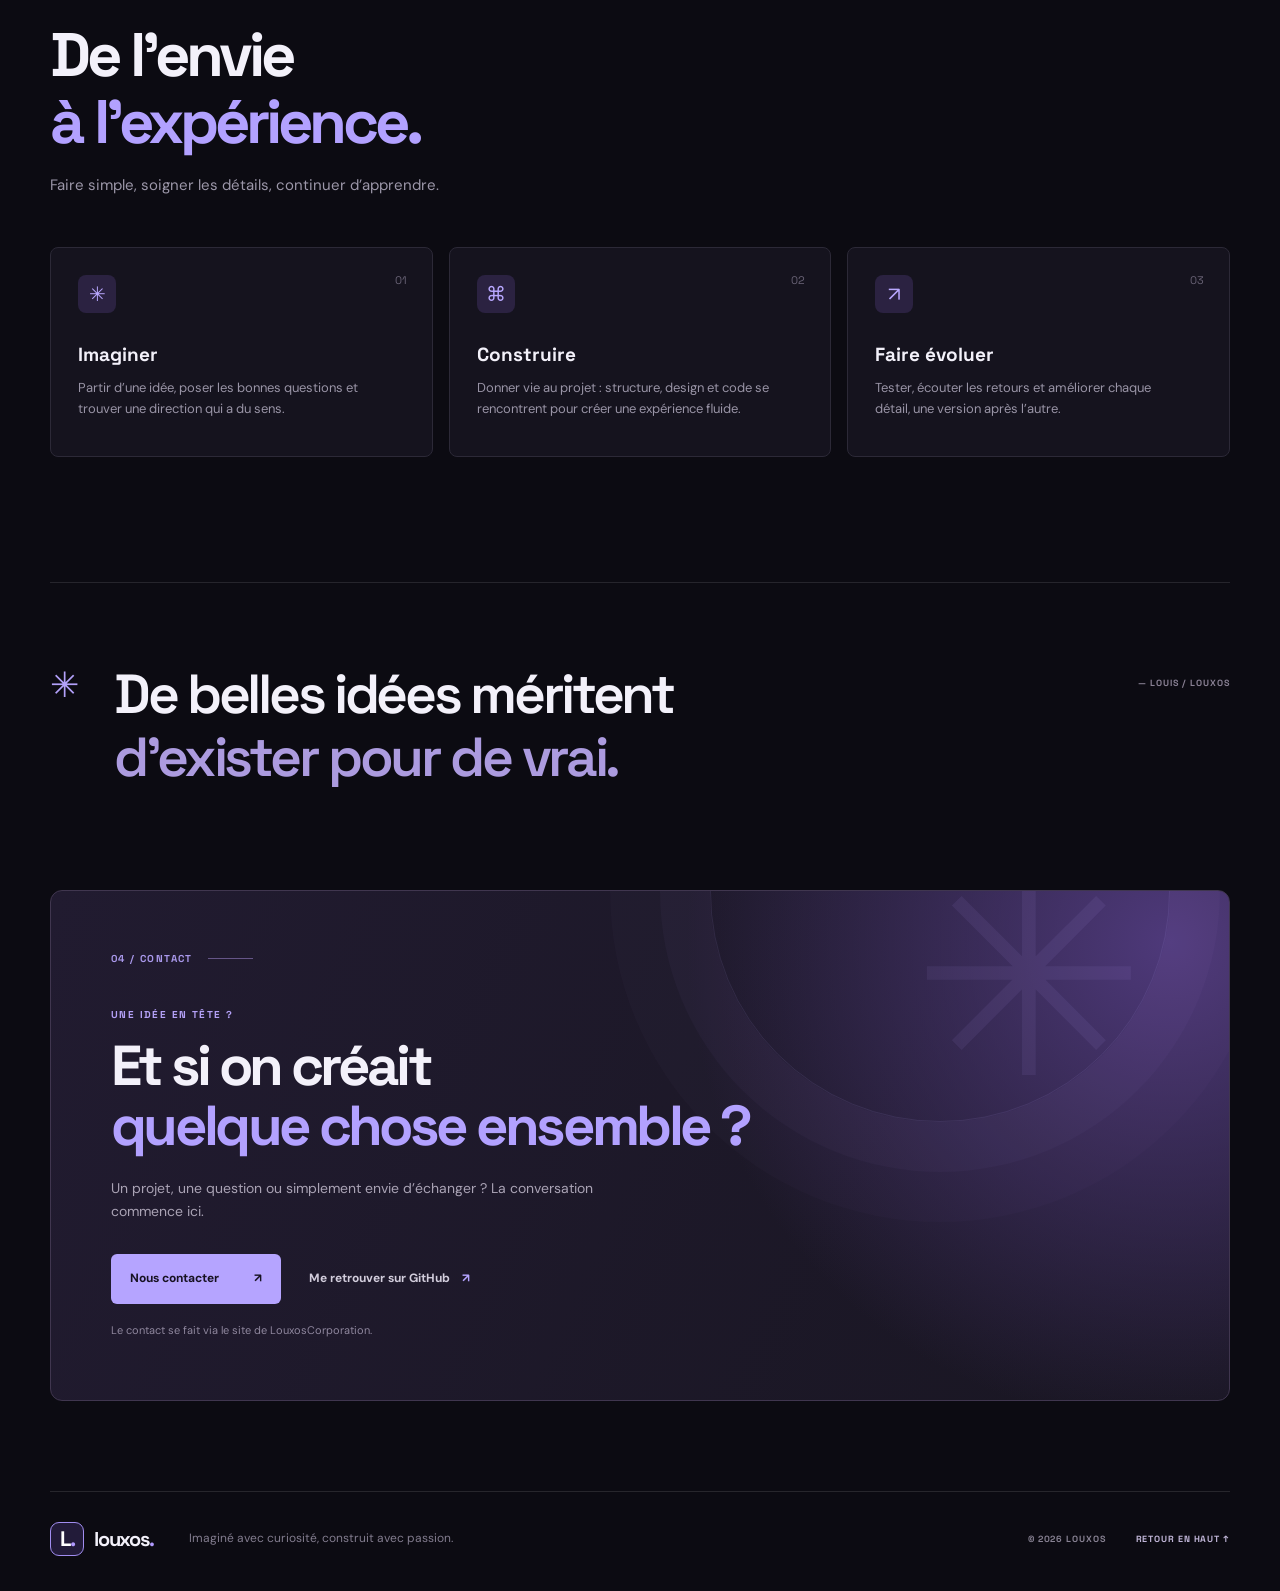
==== commit 0f2ec686: "Refine portfolio and update Corporation links Co-authored-by: arena-agent <297053741+arena-agent@use" ====
--- a/index.html
+++ b/index.html
@@ -36,11 +36,12 @@
 
   <main id="contenu">
     <section class="hero wrap" id="accueil">
+      <div class="hero-wordmark" aria-hidden="true">LOUXOS</div>
       <div class="hero-copy">
         <div class="eyebrow"><span class="status-dot"></span> DÉVELOPPEUR & CRÉATEUR <span class="eyebrow-line"></span> ÎLE-DE-FRANCE</div>
         <h1>Salut, moi c’est<br><span>Louis.</span><span class="hero-spark">✳</span></h1>
         <p class="hero-lead">Mais sur internet, c’est <strong>Louxos.</strong></p>
-        <p class="hero-description">J’imagine et je construis des expériences numériques, de la première idée jusqu’aux derniers détails.</p>
+        <p class="hero-description">J’imagine et je construis des expériences numériques, de la première idée jusqu’aux derniers détails. Des projets utiles, pensés pour les gens.</p>
         <div class="hero-actions"><a class="button primary" href="#projets">Découvrir mes projets <span>↗</span></a><a class="text-link" href="#apropos">Un peu plus sur moi <span>↓</span></a></div>
       </div>
       <div class="hero-art" aria-label="Illustration abstraite autour du développement et de la création">
@@ -57,7 +58,7 @@
     <section class="section wrap about" id="apropos">
       <div class="section-label"><span>01 / À PROPOS</span><i></i></div>
       <div class="about-layout"><div><h2>Derrière l’écran,<br><span>il y a une idée.</span></h2><p class="section-intro">Et souvent, moi pour lui donner vie.</p></div>
-        <div class="about-copy"><p>Je suis <strong>Louis, alias Louxos</strong>, développeur et créateur passionné par le numérique. J’aime partir d’une idée, lui donner une direction et la transformer en une expérience concrète.</p><p>Je suis aussi le fondateur de <a href="https://louxos-corporation.oneapp.dev" target="_blank" rel="noopener noreferrer">LouxosCorporation ↗</a>, un collectif informel qui réunit des profils complémentaires autour de projets et de communautés.</p><div class="about-tags"><span>✦ &nbsp; CODE</span><span>✦ &nbsp; DESIGN</span><span>✦ &nbsp; IDÉES</span></div><div class="signature"><span class="signature-icon">L.</span><span><strong>Louis / Louxos</strong><small>Développeur & fondateur</small></span></div></div>
+        <div class="about-copy"><p>Je suis <strong>Louis, alias Louxos</strong>, développeur et créateur passionné par le numérique. J’aime partir d’une idée, lui donner une direction et la transformer en une expérience concrète.</p><p>Je suis aussi le fondateur de <a href="https://louxos-corporation.netlify.app/" target="_blank" rel="noopener noreferrer">LouxosCorporation ↗</a>, un collectif informel qui réunit des profils complémentaires autour de projets et de communautés.</p><div class="about-tags"><span>✦ &nbsp; CODE</span><span>✦ &nbsp; DESIGN</span><span>✦ &nbsp; IDÉES</span></div><div class="signature"><span class="signature-icon">L.</span><span><strong>Louis / Louxos</strong><small>Développeur & fondateur</small></span></div></div>
       </div>
     </section>
 
@@ -65,15 +66,20 @@
       <div class="section-label"><span>02 / PROJETS</span><i></i></div>
       <div class="section-heading"><div><h2>Des idées qui<br><span>prennent forme.</span></h2><p class="section-intro">Une sélection de projets à explorer.</p></div><a class="outline-link" href="https://github.com/Louxos" target="_blank" rel="noopener noreferrer">Tout voir sur GitHub <span>↗</span></a></div>
       <div class="project-grid">
-        <article class="project-card project-featured"><a class="project-visual visual-corp" href="https://louxos-corporation.oneapp.dev" target="_blank" rel="noopener noreferrer" aria-label="Découvrir LouxosCorporation"><div class="visual-top"><span>LOUXOSCORPORATION</span><span>↗</span></div><div class="corp-art"><div class="corp-ring ring-a"></div><div class="corp-ring ring-b"></div><div class="corp-logo">L<span>.</span></div></div><span class="visual-caption">UN COLLECTIF, DES IDÉES.</span></a><div class="project-info"><div><span class="project-number">01 / COLLECTIF</span><h3>LouxosCorporation</h3><p>Un collectif de créateurs et de développeurs autour de projets numériques.</p></div><a class="round-link" href="https://louxos-corporation.oneapp.dev" target="_blank" rel="noopener noreferrer" aria-label="Visiter LouxosCorporation">↗</a></div></article>
-        <article class="project-card"><a class="project-visual visual-noto" href="https://github.com/Louxos/Noto" target="_blank" rel="noopener noreferrer" aria-label="Découvrir Noto sur GitHub"><div class="visual-top"><span>NOTO</span><span>↗</span></div><div class="noto-window"><div class="window-bar"><span>● ● ●</span><span>noto</span></div><div class="noto-lines"><i></i><i></i><i></i><i></i></div><div class="noto-cursor">✳</div></div><span class="visual-caption">OUVREZ. CONSULTEZ. MODIFIEZ.</span></a><div class="project-info"><div><span class="project-number">02 / OUTIL</span><h3>Noto</h3><p>Un projet pensé pour ouvrir, consulter et modifier.</p></div><a class="round-link" href="https://github.com/Louxos/Noto" target="_blank" rel="noopener noreferrer" aria-label="Voir Noto sur GitHub">↗</a></div></article>
-        <article class="project-card"><a class="project-visual visual-glue" href="https://github.com/Louxos/glue-flip" target="_blank" rel="noopener noreferrer" aria-label="Découvrir Glue Flip sur GitHub"><div class="visual-top"><span>GLUE FLIP</span><span>↗</span></div><div class="glue-art"><div class="glue-stick"><span>GLUE</span></div><div class="glue-shadow"></div><span class="glue-star">✦</span></div><span class="visual-caption">UN LANCER. LE BON ÉQUILIBRE.</span></a><div class="project-info"><div><span class="project-number">03 / JEU</span><h3>Glue Flip</h3><p>Un jeu de physique 3D : lancer un bâton de colle et le faire tenir debout.</p></div><a class="round-link" href="https://github.com/Louxos/glue-flip" target="_blank" rel="noopener noreferrer" aria-label="Voir Glue Flip sur GitHub">↗</a></div></article>
+        <article class="project-card project-featured">
+          <a class="project-visual visual-corp" href="https://louxos-corporation.netlify.app/" target="_blank" rel="noopener noreferrer" aria-label="Découvrir le site de LouxosCorporation"><div class="visual-top"><span>LOUXOSCORPORATION</span><span>↗</span></div><div class="corp-art"><div class="corp-ring ring-a"></div><div class="corp-ring ring-b"></div><div class="corp-logo">L<span>.</span></div></div><span class="visual-caption">UN COLLECTIF, DES IDÉES.</span></a>
+          <div class="project-info"><div><span class="project-number">01 / COLLECTIF & UNIVERS NUMÉRIQUE</span><h3>LouxosCorporation<span class="project-period">.</span></h3><p>Le collectif que j’ai fondé : des profils complémentaires, des idées et l’envie de construire des projets numériques ensemble.</p><div class="project-tags"><span>COLLECTIF</span><span>CRÉATION</span><span>COMMUNAUTÉ</span></div><a class="project-action" href="https://louxos-corporation.netlify.app/" target="_blank" rel="noopener noreferrer">Découvrir le collectif <span>↗</span></a></div></div>
+        </article>
+        <article class="project-card"><a class="project-visual visual-noto" href="https://louxos.github.io/Noto/" target="_blank" rel="noopener noreferrer" aria-label="Découvrir le site de Noto"><div class="visual-top"><span>NOTO</span><span>↗</span></div><div class="noto-window"><div class="window-bar"><span>● ● ●</span><span>noto</span></div><div class="noto-lines"><i></i><i></i><i></i><i></i></div><div class="noto-cursor">✳</div></div><span class="visual-caption">OUVREZ. CONSULTEZ. MODIFIEZ.</span></a><div class="project-info"><div><span class="project-number">02 / APPLICATION</span><h3>Noto<span class="project-period">.</span></h3><p>Une suite documentaire locale pour Windows, pour lire et modifier ses fichiers sans compte ni cloud.</p><div class="project-tags"><span>WINDOWS</span><span>OPEN SOURCE</span><span>TYPESCRIPT</span></div><div class="project-links"><a class="project-action" href="https://louxos.github.io/Noto/" target="_blank" rel="noopener noreferrer">Découvrir <span>↗</span></a><a class="project-source" href="https://github.com/Louxos/Noto" target="_blank" rel="noopener noreferrer">Code source ↗</a></div></div></div></article>
+        <article class="project-card"><a class="project-visual visual-glue" href="https://louxos.github.io/glue-flip/" target="_blank" rel="noopener noreferrer" aria-label="Jouer à Glue Flip"><div class="visual-top"><span>GLUE FLIP</span><span>↗</span></div><img class="glue-screenshot" src="assets/glue-flip.webp" alt="Aperçu du jeu Glue Flip" loading="lazy"><span class="visual-caption">UN LANCER. LE BON ÉQUILIBRE.</span></a><div class="project-info"><div><span class="project-number">03 / JEU & EXPÉRIENCE 3D</span><h3>Glue Flip<span class="project-period">.</span></h3><p>Un jeu de physique 3D : lancer un bâton de colle et tenter de le faire tenir parfaitement debout.</p><div class="project-tags"><span>JEU WEB</span><span>3D</span><span>TYPESCRIPT</span></div><div class="project-links"><a class="project-action" href="https://louxos.github.io/glue-flip/" target="_blank" rel="noopener noreferrer">Jouer <span>↗</span></a><a class="project-source" href="https://github.com/Louxos/glue-flip" target="_blank" rel="noopener noreferrer">Code source ↗</a></div></div></div></article>
       </div>
     </div></section>
 
     <section class="section wrap approach" id="approche"><div class="section-label"><span>03 / MON APPROCHE</span><i></i></div><div class="section-heading"><div><h2>De l’envie<br><span>à l’expérience.</span></h2><p class="section-intro">Faire simple, soigner les détails, continuer d’apprendre.</p></div></div><div class="approach-grid"><article><span class="approach-icon">✳</span><span class="approach-number">01</span><h3>Imaginer</h3><p>Partir d’une idée, poser les bonnes questions et trouver une direction qui a du sens.</p></article><article><span class="approach-icon">⌘</span><span class="approach-number">02</span><h3>Construire</h3><p>Donner vie au projet : structure, design et code se rencontrent pour créer une expérience fluide.</p></article><article><span class="approach-icon">↗</span><span class="approach-number">03</span><h3>Faire évoluer</h3><p>Tester, écouter les retours et améliorer chaque détail, une version après l’autre.</p></article></div></section>
 
-    <section class="contact-section wrap" id="contact"><div class="contact-panel"><div class="contact-decoration" aria-hidden="true">✳</div><div class="contact-orbit" aria-hidden="true"></div><div class="section-label"><span>04 / CONTACT</span><i></i></div><p class="contact-overline">UNE IDÉE EN TÊTE ?</p><h2>Et si on créait<br><span>quelque chose ensemble ?</span></h2><p>Un projet, une question ou simplement envie d’échanger ? La conversation commence ici.</p><div class="contact-actions"><a class="button primary" href="mailto:contactpro.louxos@gmail.com">Écrire à LouxosCorporation <span>↗</span></a><a class="text-link" href="https://github.com/Louxos" target="_blank" rel="noopener noreferrer">Me retrouver sur GitHub <span>↗</span></a></div><small>Pour me contacter, passe par l’adresse de LouxosCorporation.</small></div></section>
+    <div class="manifesto wrap"><span aria-hidden="true">✳</span><p>De belles idées méritent<br><em>d’exister pour de vrai.</em></p><small>— LOUIS / LOUXOS</small></div>
+
+    <section class="contact-section wrap" id="contact"><div class="contact-panel"><div class="contact-decoration" aria-hidden="true">✳</div><div class="contact-orbit" aria-hidden="true"></div><div class="section-label"><span>04 / CONTACT</span><i></i></div><p class="contact-overline">UNE IDÉE EN TÊTE ?</p><h2>Et si on créait<br><span>quelque chose ensemble ?</span></h2><p>Un projet, une question ou simplement envie d’échanger ? La conversation commence ici.</p><div class="contact-actions"><a class="button primary" href="https://louxos-corporation.netlify.app/#contact">Nous contacter <span>↗</span></a><a class="text-link" href="https://github.com/Louxos" target="_blank" rel="noopener noreferrer">Me retrouver sur GitHub <span>↗</span></a></div><small>Le contact se fait via le site de LouxosCorporation.</small></div></section>
   </main>
   <footer class="footer wrap"><a class="brand" href="#accueil"><span class="brand-mark">L<span>.</span></span><span>louxos<span class="brand-dot">.</span></span></a><p>Imaginé avec curiosité, construit avec passion.</p><div><span>© <span id="year">2026</span> LOUXOS</span><a href="#accueil">RETOUR EN HAUT ↑</a></div></footer>
 </body>
--- a/style.css
+++ b/style.css
@@ -25,3 +25,11 @@
 @media(max-width:650px){.hero-art-image{inset:-8% -8%}.art-orbit{width:270px;height:270px}.orbit-b{width:330px;height:330px}.ticker>div{height:50px}.ticker-group{gap:25px;padding-right:25px}.contact-orbit{width:240px;height:240px;right:-70px}.art-index{right:3%}}
 @media(hover:none){.cursor-glow{display:none}}
 @media(prefers-reduced-motion:reduce){*,*::before,*::after{animation-duration:.01ms!important;animation-iteration-count:1!important;scroll-behavior:auto!important;transition-duration:.01ms!important}.js-ready .reveal{opacity:1;transform:none}.ticker-group{animation:none}.cursor-glow{display:none}}
+
+/* Portfolio : une hiérarchie plus éditoriale et des projets plus concrets. */
+.hero{isolation:isolate}.hero-wordmark{position:absolute;z-index:-1;left:-.03em;bottom:70px;font:700 clamp(105px,20vw,280px)/.8 'Space Grotesk',sans-serif;letter-spacing:-.095em;color:transparent;-webkit-text-stroke:1px rgba(198,177,255,.045);pointer-events:none;white-space:nowrap}.hero-copy .hero-description{max-width:440px}.hero-art-image{inset:-9% -12%;filter:saturate(1.08)}
+.project-grid{grid-template-columns:repeat(2,minmax(0,1fr));gap:48px 26px}.project-featured{grid-column:1 / -1;display:grid;grid-template-columns:1.25fr 1fr;background:#17141f;border:1px solid #302a3a;border-radius:12px;overflow:hidden}.project-featured .project-visual{height:420px;border:0;border-radius:0}.project-featured .project-info{padding:55px;align-items:center}.project-featured .project-info p{font-size:15px;max-width:370px}.project-featured .project-info h3{font-size:clamp(30px,3vw,45px);margin:13px 0}.project-featured .project-visual:hover{transform:none}.project-featured .corp-ring{width:240px;height:240px}.project-featured .ring-b{width:330px;height:330px}.project-featured .corp-logo{width:125px;height:125px;font-size:72px;border-radius:34px}.project-card:not(.project-featured) .project-visual{height:330px}.project-card:not(.project-featured) .project-info h3{font-size:27px;margin-top:10px}.project-card:not(.project-featured) .project-info p{max-width:450px}.project-info>div{width:100%}.project-period{color:#b5a4ff}.project-tags{display:flex;gap:7px;flex-wrap:wrap;margin-top:23px}.project-tags span{font:700 9px 'Space Grotesk',sans-serif;letter-spacing:.1em;color:#a89cbf;border:1px solid #40394c;border-radius:30px;padding:6px 10px}.project-action{display:inline-flex;align-items:center;gap:25px;border-bottom:1px solid #8070aa;padding-bottom:8px;margin-top:26px;font-size:12px;font-weight:700;transition:color .2s,border-color .2s}.project-action span{font-size:16px;color:#b5a4ff}.project-action:hover{color:#c4b5ff;border-color:#c4b5ff}.project-links{display:flex;align-items:baseline;gap:25px}.project-source{color:#aaa4b5;font-size:12px}.project-source:hover{color:#fff}.visual-glue{background:#26222a}.glue-screenshot{width:100%;height:100%;object-fit:cover;opacity:.8;transition:transform .7s,opacity .4s}.visual-glue:hover .glue-screenshot{transform:scale(1.05);opacity:1}.visual-glue:before{content:"";position:absolute;inset:0;z-index:1;background:linear-gradient(180deg,#0c0b12aa,transparent 30%,transparent 70%,#0c0b12a8);pointer-events:none}.visual-glue .visual-caption{z-index:2;color:white}.visual-glue .visual-top{z-index:2}.noto-window{width:245px;height:180px}.noto-lines{padding:27px}.noto-lines i{margin-bottom:13px}.noto-cursor{right:30px;bottom:25px}
+.manifesto{border-top:1px solid var(--line);padding-top:80px;padding-bottom:100px;display:flex;align-items:flex-start;gap:35px}.manifesto>span{font-size:35px;color:#b3a1f9;line-height:1.3}.manifesto p{font:600 clamp(32px,4.3vw,58px)/1.15 'Space Grotesk',sans-serif;letter-spacing:-.06em}.manifesto em{font-style:normal;color:#ac9bdf}.manifesto small{margin-left:auto;color:#898194;font:700 9px 'Space Grotesk',sans-serif;letter-spacing:.12em;white-space:nowrap;padding-top:14px}
+@media(max-width:900px){.project-featured .project-visual{height:360px}.project-featured .project-info{padding:30px}.project-card:not(.project-featured) .project-visual{height:270px}}
+@media(max-width:650px){.hero-wordmark{bottom:65px;font-size:25vw}.project-grid{grid-template-columns:1fr;gap:42px}.project-featured{grid-column:auto;display:block}.project-featured .project-visual,.project-card:not(.project-featured) .project-visual{height:265px}.project-featured .project-info{padding:25px}.project-featured .project-info h3{font-size:30px}.project-featured .corp-ring{width:170px;height:170px}.project-featured .ring-b{width:230px;height:230px}.project-featured .corp-logo{width:90px;height:90px;font-size:54px;border-radius:25px}.manifesto{padding-top:60px;padding-bottom:70px;gap:15px;flex-wrap:wrap}.manifesto>span{font-size:25px}.manifesto p{font-size:32px}.manifesto small{width:100%;margin-left:42px;padding:0}.contact-panel h2{font-size:clamp(30px,9vw,38px)}}
+.project-info h3{overflow-wrap:anywhere}
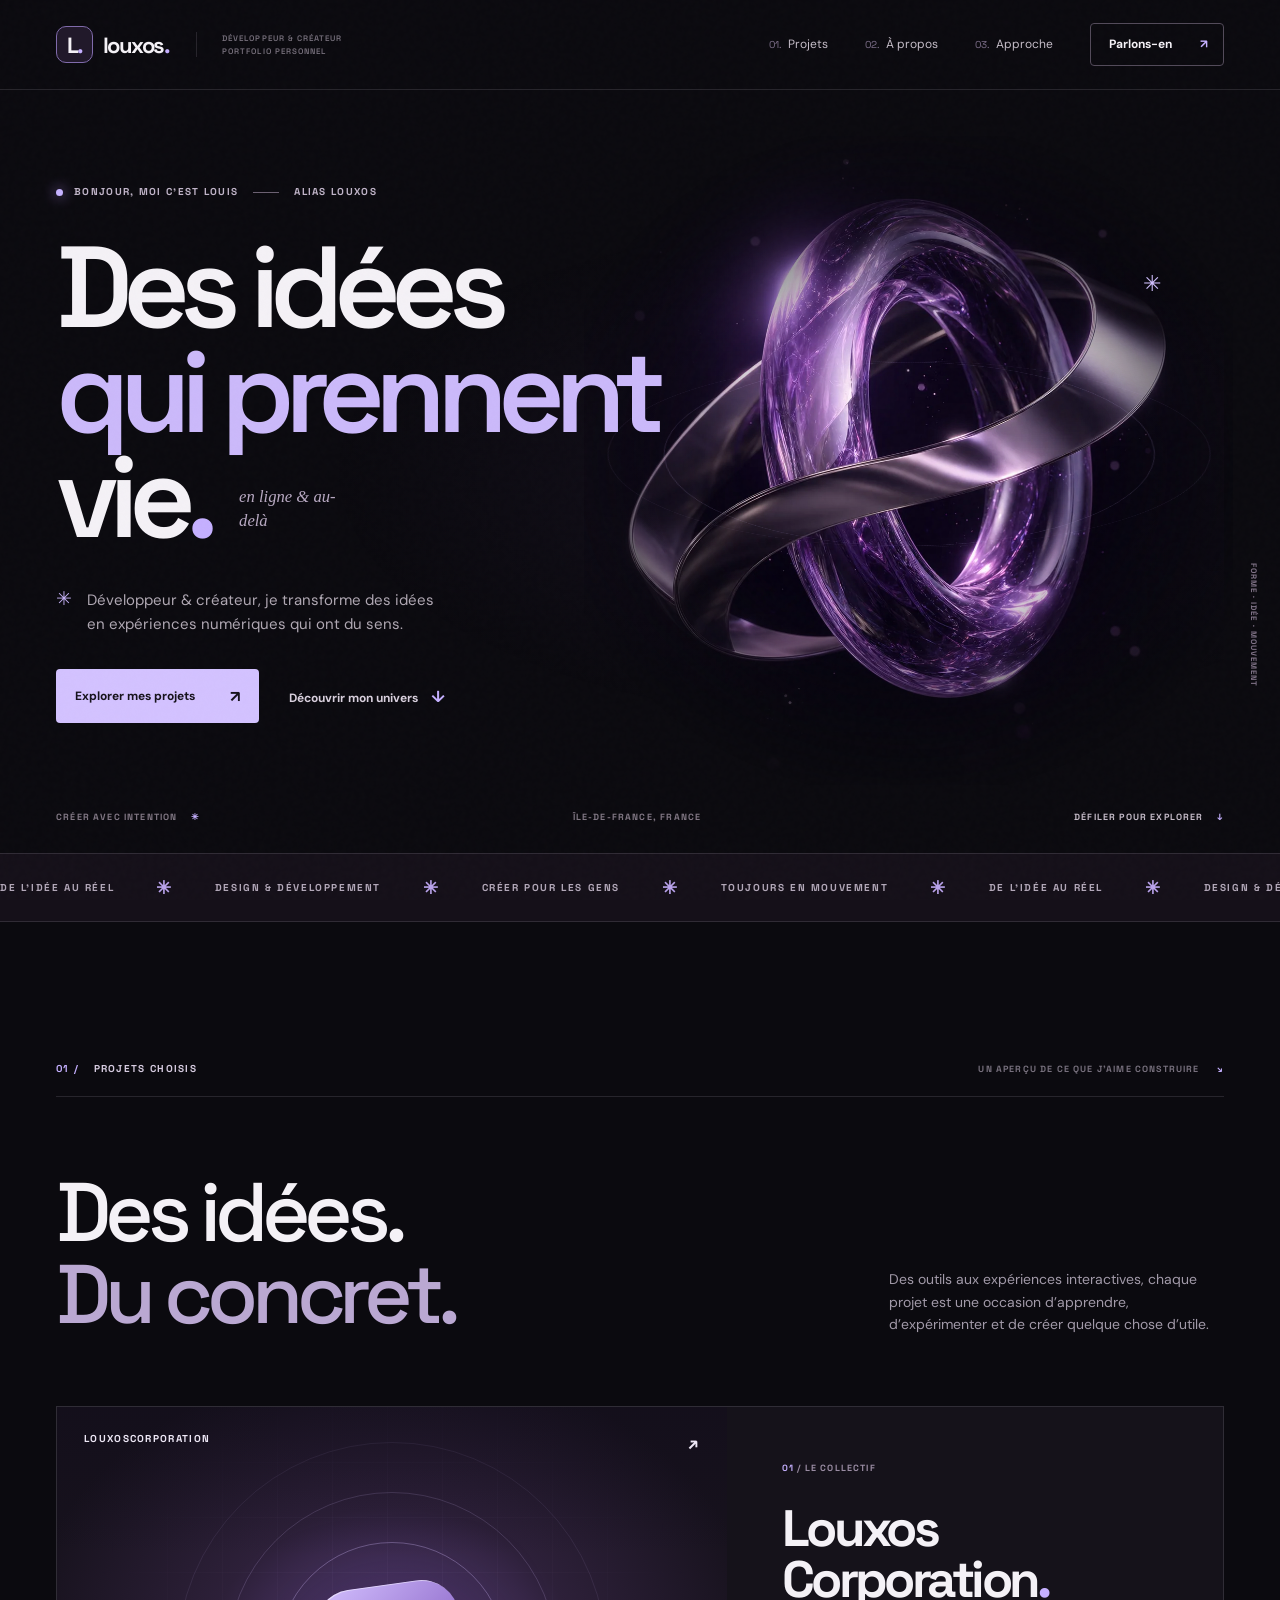
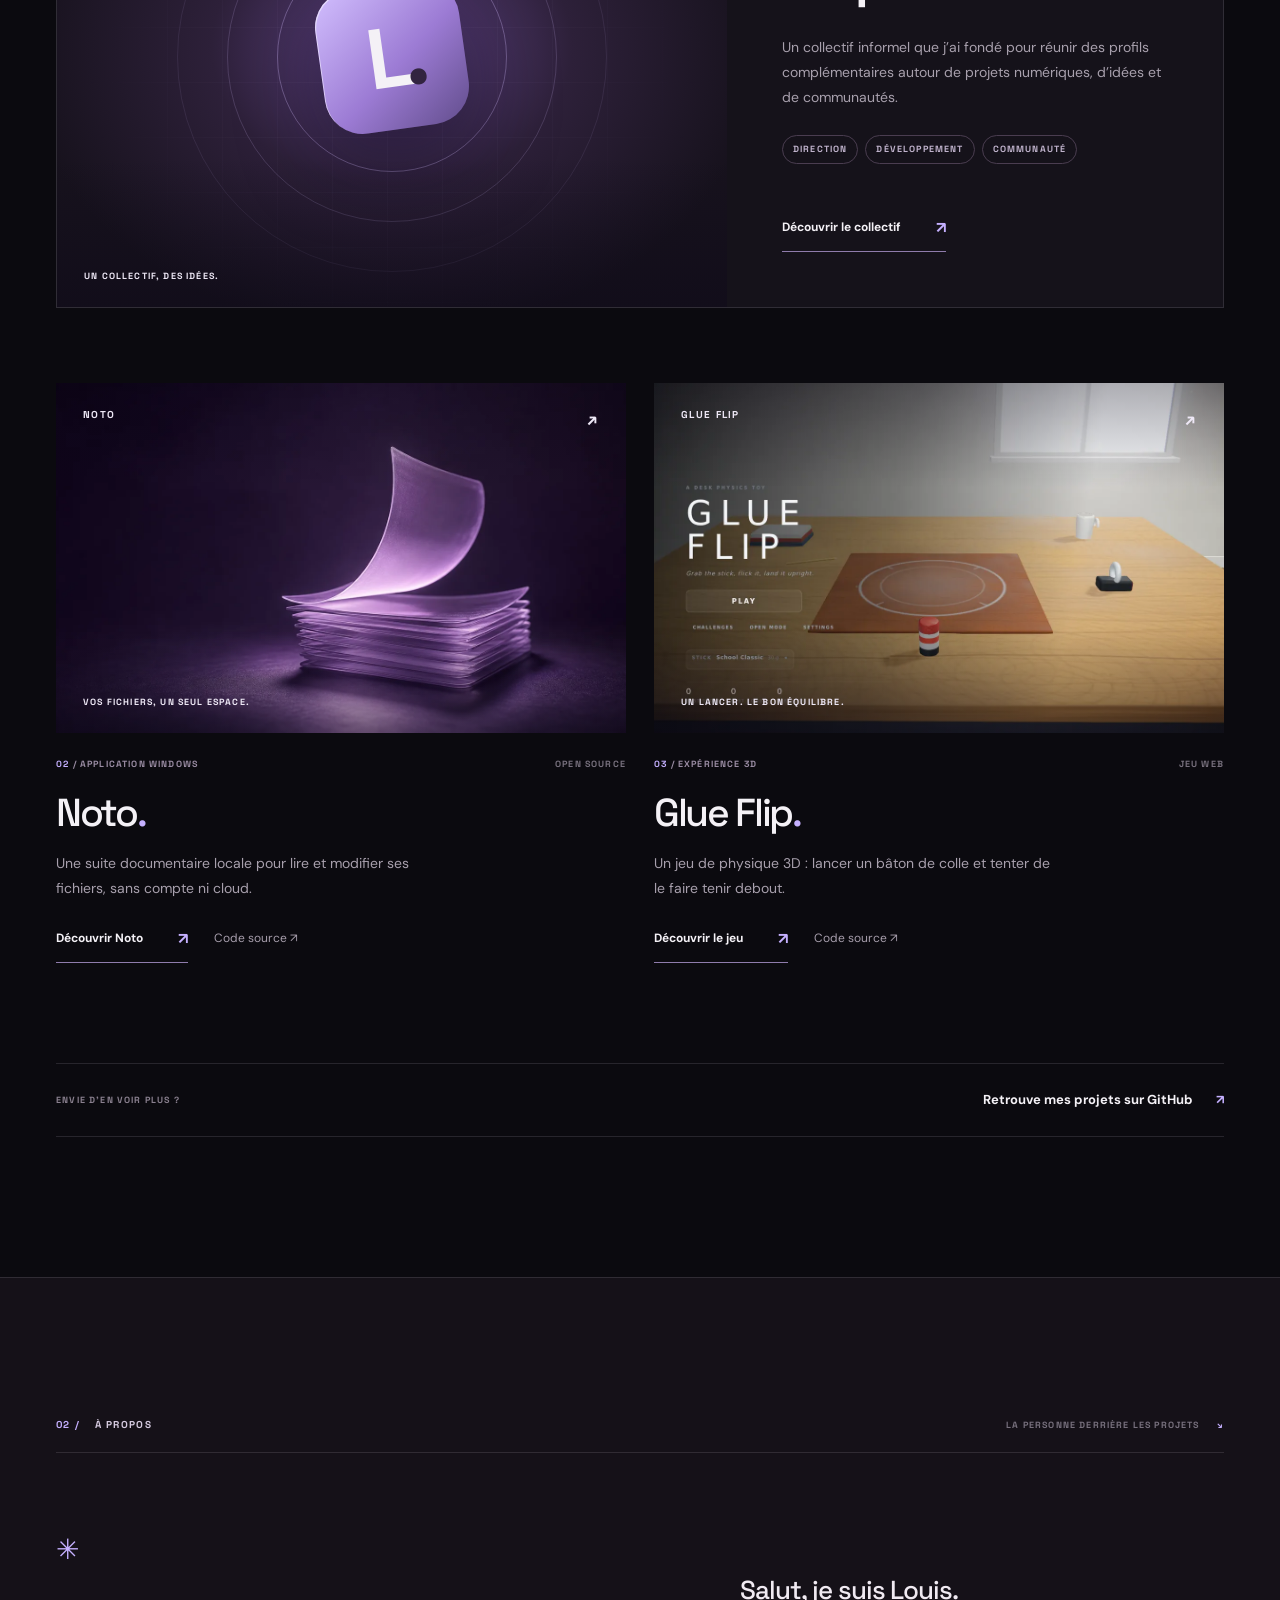
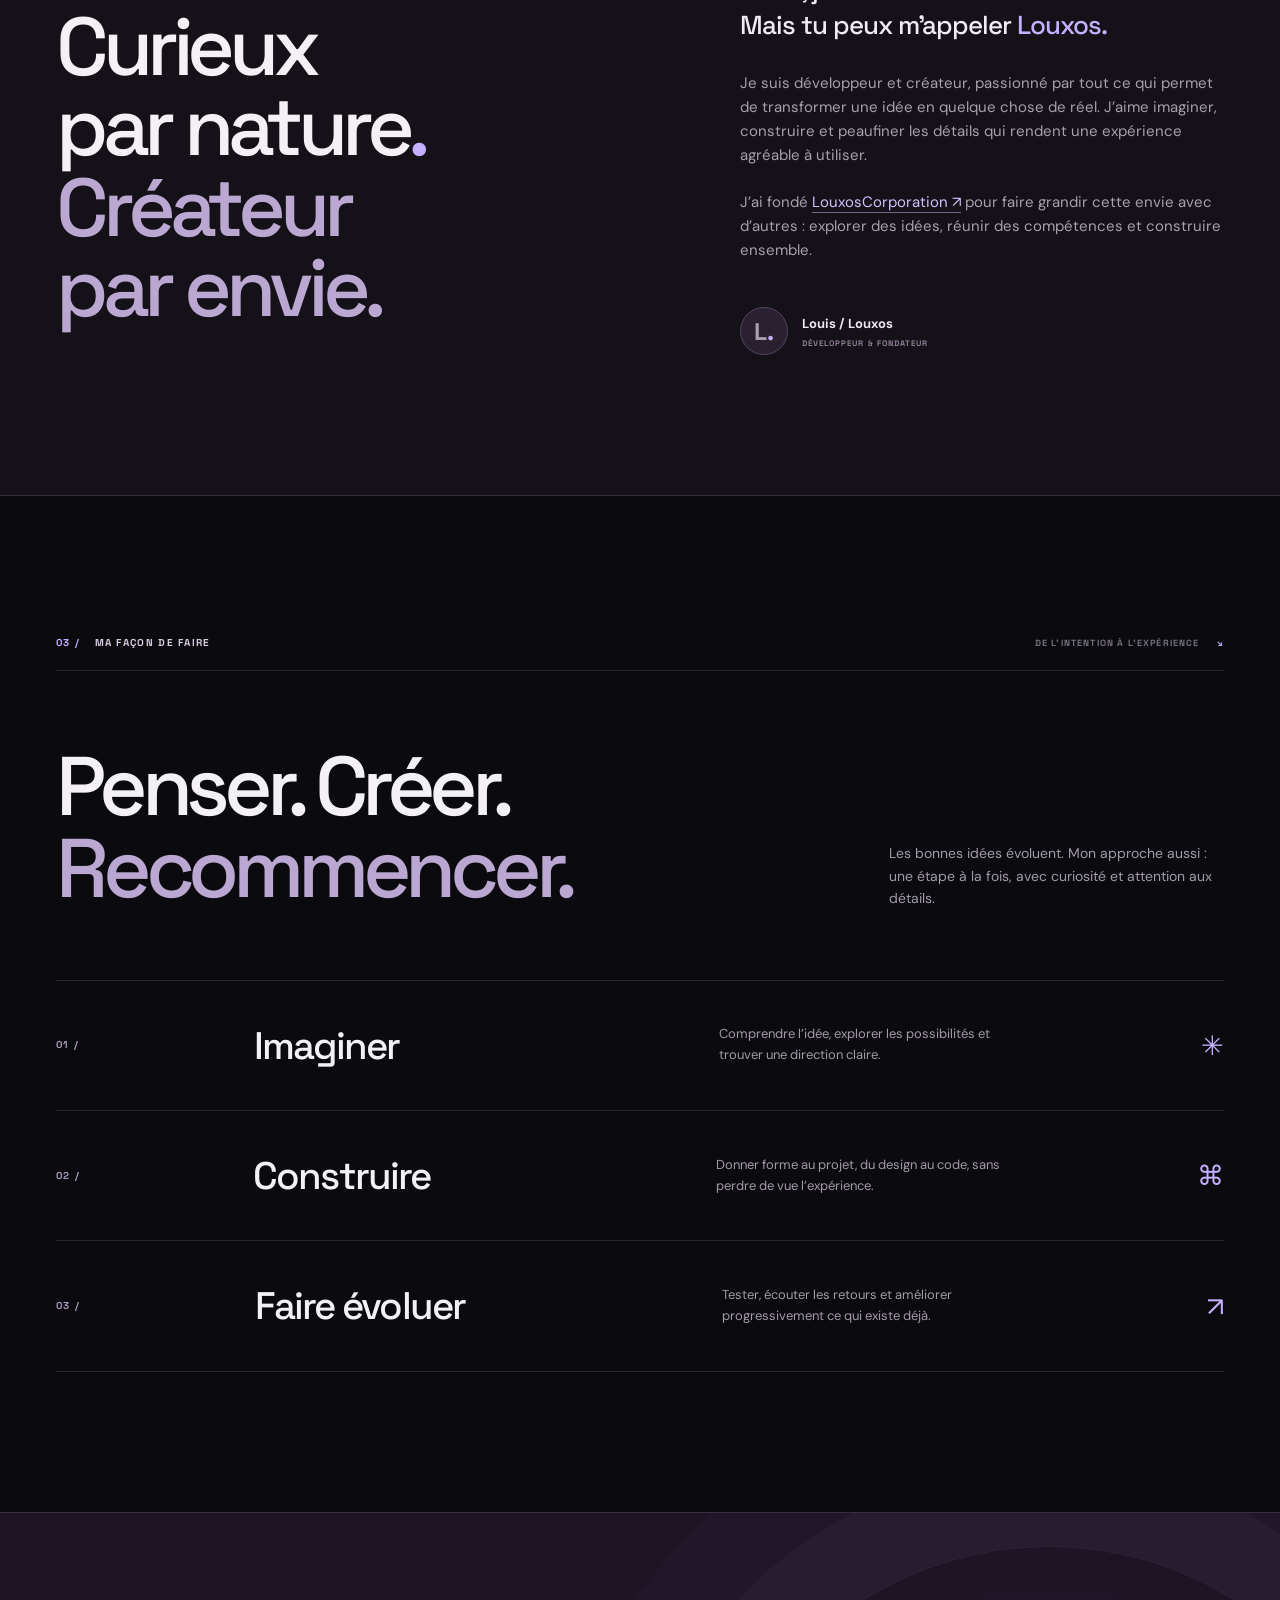
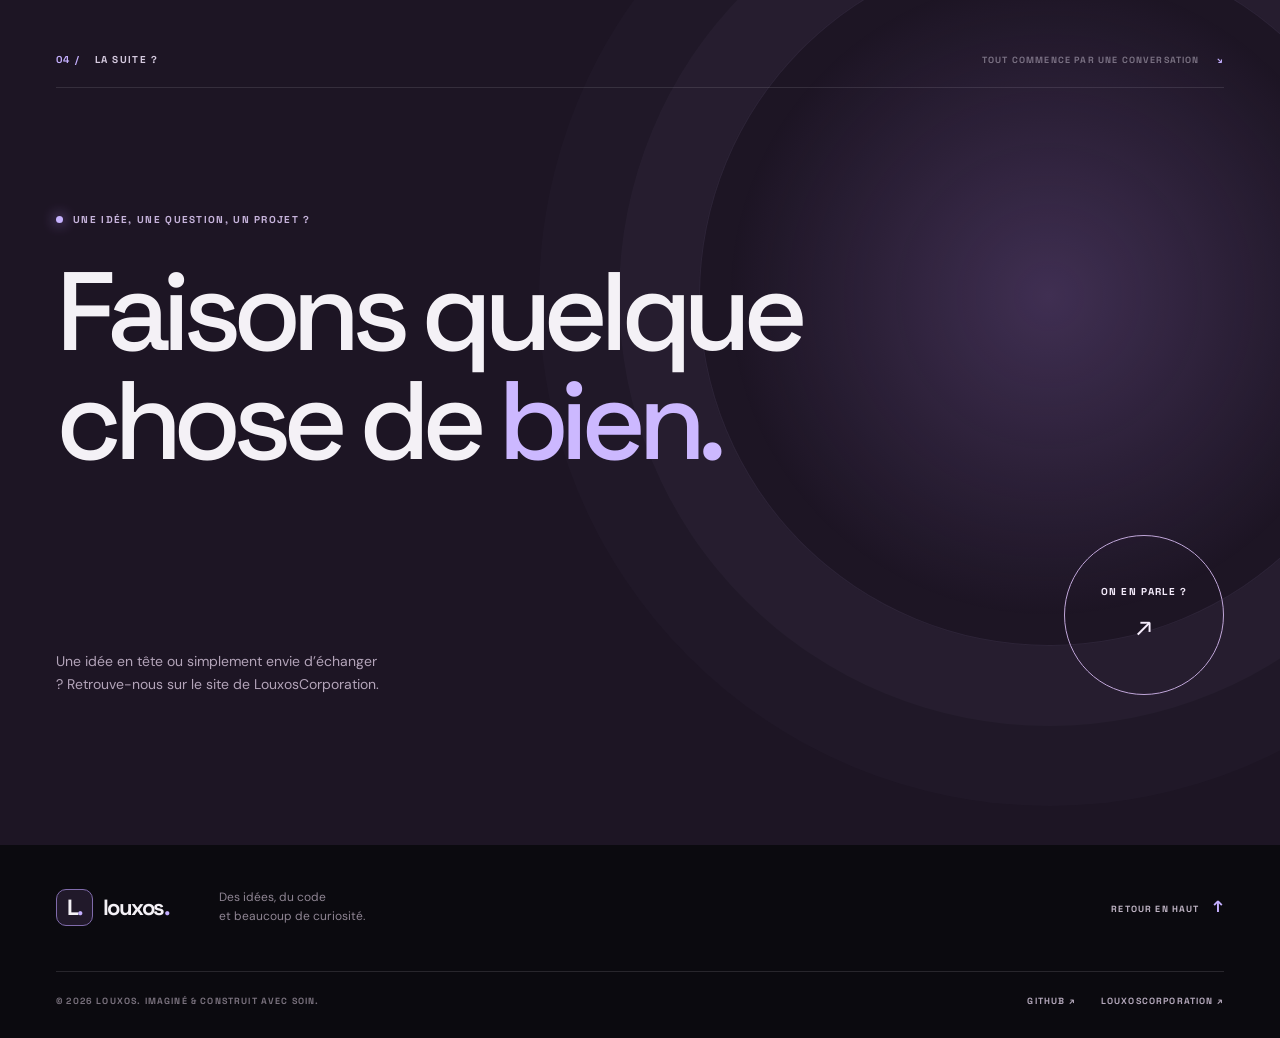
==== commit b441c290: "Redesign Louxos portfolio Co-authored-by: arena-agent <297053741+arena-agent@users.noreply.github.co" ====
--- a/index.html
+++ b/index.html
@@ -1,86 +1,82 @@
-<!DOCTYPE html>
+<!doctype html>
 <html lang="fr">
 <head>
-  <meta charset="UTF-8">
+  <meta charset="utf-8">
   <meta name="viewport" content="width=device-width, initial-scale=1">
-  <meta name="description" content="Portfolio de Louis, alias Louxos : développeur, créateur et fondateur de LouxosCorporation.">
-  <meta name="theme-color" content="#0d0c14">
+  <meta name="description" content="Louis, alias Louxos — développeur, créateur et fondateur de LouxosCorporation. Découvrez ses projets et son univers.">
+  <meta name="theme-color" content="#0b0a0f">
   <link rel="canonical" href="https://louxos.github.io/">
   <meta property="og:type" content="website">
   <meta property="og:url" content="https://louxos.github.io/">
+  <meta property="og:title" content="Louxos — Des idées qui prennent vie">
+  <meta property="og:description" content="Le portfolio de Louis, développeur et créateur numérique.">
   <meta property="og:image" content="https://louxos.github.io/assets/hero-art.webp">
-  <meta property="og:title" content="Louxos — Développeur & créateur">
-  <meta property="og:description" content="Des idées, du code et l'envie de créer des expériences utiles.">
+  <meta name="twitter:card" content="summary_large_image">
   <title>Louxos — Développeur & créateur</title>
-  <link rel="icon" href="data:image/svg+xml,%3Csvg xmlns='http://www.w3.org/2000/svg' viewBox='0 0 64 64'%3E%3Crect width='64' height='64' rx='18' fill='%239d8aff'/%3E%3Cpath d='M20 14v35h26v-8H29V14z' fill='%230d0c14'/%3E%3C/svg%3E">
+  <link rel="icon" href="data:image/svg+xml,%3Csvg xmlns='http://www.w3.org/2000/svg' viewBox='0 0 64 64'%3E%3Crect width='64' height='64' rx='16' fill='%23c4b5fd'/%3E%3Cpath d='M19 13v38h27v-8H28V13z' fill='%230b0a0f'/%3E%3C/svg%3E">
   <link rel="preconnect" href="https://fonts.googleapis.com">
   <link rel="preconnect" href="https://fonts.gstatic.com" crossorigin>
+  <link href="https://fonts.googleapis.com/css2?family=DM+Sans:wght@400;500;600;700&family=Space+Grotesk:wght@400;500;600;700&display=swap" rel="stylesheet">
   <link rel="preload" as="image" href="assets/hero-art.webp">
   <link rel="stylesheet" href="style.css">
   <script src="script.js" defer></script>
 </head>
 <body>
-  <div class="scroll-progress" aria-hidden="true"></div>
-  <div class="cursor-glow" aria-hidden="true"></div>
-  <a class="skip-link" href="#contenu">Aller au contenu</a>
-  <header class="header">
-    <div class="nav-wrap wrap">
-      <a class="brand" href="#accueil" aria-label="Louxos, accueil"><span class="brand-mark">L<span>.</span></span><span>louxos<span class="brand-dot">.</span></span></a>
-      <nav class="nav" id="navigation" aria-label="Navigation principale">
-        <a href="#apropos">À propos</a><a href="#projets">Projets</a><a href="#approche">Approche</a>
+  <a class="skip-link" href="#main">Aller au contenu</a>
+  <div class="progress" aria-hidden="true"></div>
+  <div class="pointer-glow" aria-hidden="true"></div>
+
+  <header class="site-header" id="top">
+    <div class="header-inner shell">
+      <a class="logo" href="#top" aria-label="Louxos — retour à l’accueil"><span class="logo-icon">L<span>.</span></span><span>louxos<span class="accent">.</span></span></a>
+      <span class="header-caption">DÉVELOPPEUR & CRÉATEUR<br>PORTFOLIO PERSONNEL</span>
+      <button class="menu-toggle" aria-expanded="false" aria-controls="navigation" aria-label="Ouvrir le menu"><span></span><span></span></button>
+      <nav class="navigation" id="navigation" aria-label="Navigation principale">
+        <a href="#projets"><span>01.</span> Projets</a>
+        <a href="#apropos"><span>02.</span> À propos</a>
+        <a href="#approche"><span>03.</span> Approche</a>
+        <a class="nav-cta" href="#contact">Parlons-en <span>↗</span></a>
       </nav>
-      <a class="nav-contact" href="#contact">On échange ? <span>↗</span></a>
-      <button class="menu-toggle" type="button" aria-expanded="false" aria-controls="navigation" aria-label="Ouvrir le menu"><span></span><span></span></button>
     </div>
   </header>
 
-  <main id="contenu">
-    <section class="hero wrap" id="accueil">
-      <div class="hero-wordmark" aria-hidden="true">LOUXOS</div>
-      <div class="hero-copy">
-        <div class="eyebrow"><span class="status-dot"></span> DÉVELOPPEUR & CRÉATEUR <span class="eyebrow-line"></span> ÎLE-DE-FRANCE</div>
-        <h1>Salut, moi c’est<br><span>Louis.</span><span class="hero-spark">✳</span></h1>
-        <p class="hero-lead">Mais sur internet, c’est <strong>Louxos.</strong></p>
-        <p class="hero-description">J’imagine et je construis des expériences numériques, de la première idée jusqu’aux derniers détails. Des projets utiles, pensés pour les gens.</p>
-        <div class="hero-actions"><a class="button primary" href="#projets">Découvrir mes projets <span>↗</span></a><a class="text-link" href="#apropos">Un peu plus sur moi <span>↓</span></a></div>
+  <main id="main">
+    <section class="hero shell" aria-labelledby="hero-title">
+      <div class="hero-art" aria-hidden="true"><div class="hero-art-image"></div><div class="hero-orbit orbit-one"></div><div class="hero-orbit orbit-two"></div><span class="hero-art-star">✳</span><span class="hero-art-label">FORME · IDÉE · MOUVEMENT</span></div>
+      <div class="hero-content">
+        <p class="eyebrow hero-animate"><span class="eyebrow-dot"></span> BONJOUR, MOI C’EST LOUIS <span class="eyebrow-divider"></span> ALIAS LOUXOS</p>
+        <h1 id="hero-title" class="hero-animate">Des idées<span class="hero-title-line">qui prennent</span><span class="hero-title-last">vie<span class="accent">.</span> <span class="hero-script">en ligne & au-delà</span></span></h1>
+        <div class="hero-intro hero-animate"><span class="hero-intro-mark">✳</span><p>Développeur & créateur, je transforme des idées en expériences numériques qui ont du sens.</p></div>
+        <div class="hero-actions hero-animate"><a class="button button-light" href="#projets">Explorer mes projets <span class="button-arrow">↗</span></a><a class="link-arrow" href="#apropos">Découvrir mon univers <span>↓</span></a></div>
       </div>
-      <div class="hero-art" aria-label="Illustration abstraite autour du développement et de la création">
-        <div class="art-grid"></div><div class="hero-art-image"></div><div class="art-orbit orbit-a"></div><div class="art-orbit orbit-b"></div>
-        <div class="art-star star-one">✳</div><div class="art-star star-two">✦</div><div class="orbit-dot dot-one"></div><div class="orbit-dot dot-two"></div>
-        <div class="floating-card"><div class="card-top"><span class="card-icon">✳</span><span class="card-dots">•••</span></div><span class="card-label">DE L’IDÉE AU RÉEL</span><strong>Créons quelque<br>chose de bien.</strong><div class="card-line"><i></i><i></i><i></i></div></div>
-        <span class="art-caption">IMAGINER&nbsp; / &nbsp;CRÉER&nbsp; / &nbsp;ÉVOLUER</span><span class="art-index">✦ &nbsp; 01 — 03</span>
-      </div>
-      <div class="hero-bottom"><span>PORTFOLIO PERSONNEL <b>—</b> LOUXOS</span><a href="#apropos">DÉFILER POUR EXPLORER <span>↓</span></a></div>
+      <div class="hero-bottom"><span>CRÉER AVEC INTENTION <span class="accent">✳</span></span><span>ÎLE-DE-FRANCE, FRANCE</span><a href="#projets">DÉFILER POUR EXPLORER <span>↓</span></a></div>
     </section>
 
-    <div class="ticker" aria-hidden="true"><div class="ticker-track"><div class="ticker-group"><span>DÉVELOPPEMENT</span><b>✳</b><span>CRÉATIVITÉ</span><b>✳</b><span>PROJETS NUMÉRIQUES</span><b>✳</b><span>COMMUNAUTÉ</span><b>✳</b><span>DES IDÉES AU RÉEL</span><b>✳</b></div><div class="ticker-group"><span>DÉVELOPPEMENT</span><b>✳</b><span>CRÉATIVITÉ</span><b>✳</b><span>PROJETS NUMÉRIQUES</span><b>✳</b><span>COMMUNAUTÉ</span><b>✳</b><span>DES IDÉES AU RÉEL</span><b>✳</b></div></div></div>
+    <div class="marquee" aria-hidden="true"><div class="marquee-track"><div class="marquee-group"><span>DE L’IDÉE AU RÉEL</span><b>✳</b><span>DESIGN & DÉVELOPPEMENT</span><b>✳</b><span>CRÉER POUR LES GENS</span><b>✳</b><span>TOUJOURS EN MOUVEMENT</span><b>✳</b></div><div class="marquee-group"><span>DE L’IDÉE AU RÉEL</span><b>✳</b><span>DESIGN & DÉVELOPPEMENT</span><b>✳</b><span>CRÉER POUR LES GENS</span><b>✳</b><span>TOUJOURS EN MOUVEMENT</span><b>✳</b></div></div></div>
 
-    <section class="section wrap about" id="apropos">
-      <div class="section-label"><span>01 / À PROPOS</span><i></i></div>
-      <div class="about-layout"><div><h2>Derrière l’écran,<br><span>il y a une idée.</span></h2><p class="section-intro">Et souvent, moi pour lui donner vie.</p></div>
-        <div class="about-copy"><p>Je suis <strong>Louis, alias Louxos</strong>, développeur et créateur passionné par le numérique. J’aime partir d’une idée, lui donner une direction et la transformer en une expérience concrète.</p><p>Je suis aussi le fondateur de <a href="https://louxos-corporation.netlify.app/" target="_blank" rel="noopener noreferrer">LouxosCorporation ↗</a>, un collectif informel qui réunit des profils complémentaires autour de projets et de communautés.</p><div class="about-tags"><span>✦ &nbsp; CODE</span><span>✦ &nbsp; DESIGN</span><span>✦ &nbsp; IDÉES</span></div><div class="signature"><span class="signature-icon">L.</span><span><strong>Louis / Louxos</strong><small>Développeur & fondateur</small></span></div></div>
+    <section class="projects section shell" id="projets">
+      <div class="section-top reveal"><p class="section-kicker"><span>01 /</span> PROJETS CHOISIS</p><p class="section-note">UN APERÇU DE CE QUE J’AIME CONSTRUIRE <span>↘</span></p></div>
+      <div class="projects-heading reveal"><h2>Des idées.<br><span>Du concret.</span></h2><p>Des outils aux expériences interactives, chaque projet est une occasion d’apprendre, d’expérimenter et de créer quelque chose d’utile.</p></div>
+
+      <article class="feature-project reveal">
+        <a class="feature-visual project-image" href="https://louxos-corporation.netlify.app/" target="_blank" rel="noopener noreferrer" aria-label="Découvrir LouxosCorporation"><div class="feature-grid"></div><div class="feature-rings"><span></span><span></span><span></span></div><div class="feature-logo">L<span>.</span></div><span class="image-topline">LOUXOSCORPORATION <span>↗</span></span><span class="image-bottomline">UN COLLECTIF, DES IDÉES.</span><span class="image-badge">EXPLORER ↗</span></a>
+        <div class="feature-copy"><div><p class="project-eyebrow"><span>01</span> / LE COLLECTIF</p><h3>Louxos<br>Corporation<span class="accent">.</span></h3><p class="project-description">Un collectif informel que j’ai fondé pour réunir des profils complémentaires autour de projets numériques, d’idées et de communautés.</p><div class="tags"><span>DIRECTION</span><span>DÉVELOPPEMENT</span><span>COMMUNAUTÉ</span></div></div><a class="project-link" href="https://louxos-corporation.netlify.app/" target="_blank" rel="noopener noreferrer">Découvrir le collectif <span>↗</span></a></div>
+      </article>
+
+      <div class="project-pair">
+        <article class="project-card reveal"><a class="project-image project-noto" href="https://louxos.github.io/Noto/" target="_blank" rel="noopener noreferrer" aria-label="Découvrir Noto"><img src="assets/noto-art.webp" alt="Illustration abstraite de feuilles de verre, évoquant les documents" loading="lazy"><span class="image-topline">NOTO <span>↗</span></span><span class="image-bottomline">VOS FICHIERS, UN SEUL ESPACE.</span><span class="image-badge">EXPLORER ↗</span></a><div class="project-meta"><p class="project-eyebrow"><span>02</span> / APPLICATION WINDOWS</p><span>OPEN SOURCE</span></div><h3>Noto<span class="accent">.</span></h3><p class="project-description">Une suite documentaire locale pour lire et modifier ses fichiers, sans compte ni cloud.</p><div class="project-actions"><a class="project-link" href="https://louxos.github.io/Noto/" target="_blank" rel="noopener noreferrer">Découvrir Noto <span>↗</span></a><a class="source-link" href="https://github.com/Louxos/Noto" target="_blank" rel="noopener noreferrer">Code source ↗</a></div></article>
+        <article class="project-card reveal"><a class="project-image project-glue" href="https://louxos.github.io/glue-flip/" target="_blank" rel="noopener noreferrer" aria-label="Jouer à Glue Flip"><img src="assets/glue-flip.webp" alt="Aperçu du jeu Glue Flip" loading="lazy"><span class="image-topline">GLUE FLIP <span>↗</span></span><span class="image-bottomline">UN LANCER. LE BON ÉQUILIBRE.</span><span class="image-badge">JOUER ↗</span></a><div class="project-meta"><p class="project-eyebrow"><span>03</span> / EXPÉRIENCE 3D</p><span>JEU WEB</span></div><h3>Glue Flip<span class="accent">.</span></h3><p class="project-description">Un jeu de physique 3D : lancer un bâton de colle et tenter de le faire tenir debout.</p><div class="project-actions"><a class="project-link" href="https://louxos.github.io/glue-flip/" target="_blank" rel="noopener noreferrer">Découvrir le jeu <span>↗</span></a><a class="source-link" href="https://github.com/Louxos/glue-flip" target="_blank" rel="noopener noreferrer">Code source ↗</a></div></article>
       </div>
+      <div class="all-projects reveal"><span>ENVIE D’EN VOIR PLUS ?</span><a href="https://github.com/Louxos" target="_blank" rel="noopener noreferrer">Retrouve mes projets sur GitHub <span>↗</span></a></div>
     </section>
 
-    <section class="section projects-section" id="projets"><div class="wrap">
-      <div class="section-label"><span>02 / PROJETS</span><i></i></div>
-      <div class="section-heading"><div><h2>Des idées qui<br><span>prennent forme.</span></h2><p class="section-intro">Une sélection de projets à explorer.</p></div><a class="outline-link" href="https://github.com/Louxos" target="_blank" rel="noopener noreferrer">Tout voir sur GitHub <span>↗</span></a></div>
-      <div class="project-grid">
-        <article class="project-card project-featured">
-          <a class="project-visual visual-corp" href="https://louxos-corporation.netlify.app/" target="_blank" rel="noopener noreferrer" aria-label="Découvrir le site de LouxosCorporation"><div class="visual-top"><span>LOUXOSCORPORATION</span><span>↗</span></div><div class="corp-art"><div class="corp-ring ring-a"></div><div class="corp-ring ring-b"></div><div class="corp-logo">L<span>.</span></div></div><span class="visual-caption">UN COLLECTIF, DES IDÉES.</span></a>
-          <div class="project-info"><div><span class="project-number">01 / COLLECTIF & UNIVERS NUMÉRIQUE</span><h3>LouxosCorporation<span class="project-period">.</span></h3><p>Le collectif que j’ai fondé : des profils complémentaires, des idées et l’envie de construire des projets numériques ensemble.</p><div class="project-tags"><span>COLLECTIF</span><span>CRÉATION</span><span>COMMUNAUTÉ</span></div><a class="project-action" href="https://louxos-corporation.netlify.app/" target="_blank" rel="noopener noreferrer">Découvrir le collectif <span>↗</span></a></div></div>
-        </article>
-        <article class="project-card"><a class="project-visual visual-noto" href="https://louxos.github.io/Noto/" target="_blank" rel="noopener noreferrer" aria-label="Découvrir le site de Noto"><div class="visual-top"><span>NOTO</span><span>↗</span></div><div class="noto-window"><div class="window-bar"><span>● ● ●</span><span>noto</span></div><div class="noto-lines"><i></i><i></i><i></i><i></i></div><div class="noto-cursor">✳</div></div><span class="visual-caption">OUVREZ. CONSULTEZ. MODIFIEZ.</span></a><div class="project-info"><div><span class="project-number">02 / APPLICATION</span><h3>Noto<span class="project-period">.</span></h3><p>Une suite documentaire locale pour Windows, pour lire et modifier ses fichiers sans compte ni cloud.</p><div class="project-tags"><span>WINDOWS</span><span>OPEN SOURCE</span><span>TYPESCRIPT</span></div><div class="project-links"><a class="project-action" href="https://louxos.github.io/Noto/" target="_blank" rel="noopener noreferrer">Découvrir <span>↗</span></a><a class="project-source" href="https://github.com/Louxos/Noto" target="_blank" rel="noopener noreferrer">Code source ↗</a></div></div></div></article>
-        <article class="project-card"><a class="project-visual visual-glue" href="https://louxos.github.io/glue-flip/" target="_blank" rel="noopener noreferrer" aria-label="Jouer à Glue Flip"><div class="visual-top"><span>GLUE FLIP</span><span>↗</span></div><img class="glue-screenshot" src="assets/glue-flip.webp" alt="Aperçu du jeu Glue Flip" loading="lazy"><span class="visual-caption">UN LANCER. LE BON ÉQUILIBRE.</span></a><div class="project-info"><div><span class="project-number">03 / JEU & EXPÉRIENCE 3D</span><h3>Glue Flip<span class="project-period">.</span></h3><p>Un jeu de physique 3D : lancer un bâton de colle et tenter de le faire tenir parfaitement debout.</p><div class="project-tags"><span>JEU WEB</span><span>3D</span><span>TYPESCRIPT</span></div><div class="project-links"><a class="project-action" href="https://louxos.github.io/glue-flip/" target="_blank" rel="noopener noreferrer">Jouer <span>↗</span></a><a class="project-source" href="https://github.com/Louxos/glue-flip" target="_blank" rel="noopener noreferrer">Code source ↗</a></div></div></div></article>
-      </div>
-    </div></section>
+    <section class="about section" id="apropos"><div class="shell"><div class="section-top reveal"><p class="section-kicker"><span>02 /</span> À PROPOS</p><p class="section-note">LA PERSONNE DERRIÈRE LES PROJETS <span>↘</span></p></div><div class="about-layout"><div class="about-heading reveal"><span class="little-star">✳</span><h2>Curieux<br>par nature<span class="accent">.</span><br><span>Créateur</span><br><span>par envie.</span></h2></div><div class="about-copy reveal"><p class="about-lead">Salut, je suis Louis.<br>Mais tu peux m’appeler <span>Louxos.</span></p><p>Je suis développeur et créateur, passionné par tout ce qui permet de transformer une idée en quelque chose de réel. J’aime imaginer, construire et peaufiner les détails qui rendent une expérience agréable à utiliser.</p><p>J’ai fondé <a href="https://louxos-corporation.netlify.app/" target="_blank" rel="noopener noreferrer">LouxosCorporation ↗</a> pour faire grandir cette envie avec d’autres : explorer des idées, réunir des compétences et construire ensemble.</p><div class="signature"><span class="signature-mark">L<span>.</span></span><div><strong>Louis / Louxos</strong><small>DÉVELOPPEUR & FONDATEUR</small></div></div></div></div></div></section>
 
-    <section class="section wrap approach" id="approche"><div class="section-label"><span>03 / MON APPROCHE</span><i></i></div><div class="section-heading"><div><h2>De l’envie<br><span>à l’expérience.</span></h2><p class="section-intro">Faire simple, soigner les détails, continuer d’apprendre.</p></div></div><div class="approach-grid"><article><span class="approach-icon">✳</span><span class="approach-number">01</span><h3>Imaginer</h3><p>Partir d’une idée, poser les bonnes questions et trouver une direction qui a du sens.</p></article><article><span class="approach-icon">⌘</span><span class="approach-number">02</span><h3>Construire</h3><p>Donner vie au projet : structure, design et code se rencontrent pour créer une expérience fluide.</p></article><article><span class="approach-icon">↗</span><span class="approach-number">03</span><h3>Faire évoluer</h3><p>Tester, écouter les retours et améliorer chaque détail, une version après l’autre.</p></article></div></section>
+    <section class="approach section shell" id="approche"><div class="section-top reveal"><p class="section-kicker"><span>03 /</span> MA FAÇON DE FAIRE</p><p class="section-note">DE L’INTENTION À L’EXPÉRIENCE <span>↘</span></p></div><div class="approach-intro reveal"><h2>Penser. Créer.<br><span>Recommencer.</span></h2><p>Les bonnes idées évoluent. Mon approche aussi : une étape à la fois, avec curiosité et attention aux détails.</p></div><div class="approach-list"><article class="approach-row reveal"><span class="step-number">01 /</span><h3>Imaginer</h3><p>Comprendre l’idée, explorer les possibilités et trouver une direction claire.</p><span class="step-icon">✳</span></article><article class="approach-row reveal"><span class="step-number">02 /</span><h3>Construire</h3><p>Donner forme au projet, du design au code, sans perdre de vue l’expérience.</p><span class="step-icon">⌘</span></article><article class="approach-row reveal"><span class="step-number">03 /</span><h3>Faire évoluer</h3><p>Tester, écouter les retours et améliorer progressivement ce qui existe déjà.</p><span class="step-icon">↗</span></article></div></section>
 
-    <div class="manifesto wrap"><span aria-hidden="true">✳</span><p>De belles idées méritent<br><em>d’exister pour de vrai.</em></p><small>— LOUIS / LOUXOS</small></div>
+    <section class="contact section" id="contact"><div class="shell"><div class="section-top reveal"><p class="section-kicker"><span>04 /</span> LA SUITE ?</p><p class="section-note">TOUT COMMENCE PAR UNE CONVERSATION <span>↘</span></p></div><div class="contact-main reveal"><div class="contact-glow" aria-hidden="true"></div><p class="contact-pretitle"><span class="eyebrow-dot"></span> UNE IDÉE, UNE QUESTION, UN PROJET ?</p><h2>Faisons quelque<br>chose de <span>bien.</span></h2><div class="contact-bottom"><p>Une idée en tête ou simplement envie d’échanger ? Retrouve-nous sur le site de LouxosCorporation.</p><a class="contact-button" href="https://louxos-corporation.netlify.app/#contact"><span>ON EN PARLE ?</span><span>↗</span></a></div></div></div></section>
+  </main>
 
-    <section class="contact-section wrap" id="contact"><div class="contact-panel"><div class="contact-decoration" aria-hidden="true">✳</div><div class="contact-orbit" aria-hidden="true"></div><div class="section-label"><span>04 / CONTACT</span><i></i></div><p class="contact-overline">UNE IDÉE EN TÊTE ?</p><h2>Et si on créait<br><span>quelque chose ensemble ?</span></h2><p>Un projet, une question ou simplement envie d’échanger ? La conversation commence ici.</p><div class="contact-actions"><a class="button primary" href="https://louxos-corporation.netlify.app/#contact">Nous contacter <span>↗</span></a><a class="text-link" href="https://github.com/Louxos" target="_blank" rel="noopener noreferrer">Me retrouver sur GitHub <span>↗</span></a></div><small>Le contact se fait via le site de LouxosCorporation.</small></div></section>
-  </main>
-  <footer class="footer wrap"><a class="brand" href="#accueil"><span class="brand-mark">L<span>.</span></span><span>louxos<span class="brand-dot">.</span></span></a><p>Imaginé avec curiosité, construit avec passion.</p><div><span>© <span id="year">2026</span> LOUXOS</span><a href="#accueil">RETOUR EN HAUT ↑</a></div></footer>
+  <footer class="footer shell"><div class="footer-top"><a class="logo" href="#top"><span class="logo-icon">L<span>.</span></span><span>louxos<span class="accent">.</span></span></a><p>Des idées, du code<br>et beaucoup de curiosité.</p><a class="back-top" href="#top">RETOUR EN HAUT <span>↑</span></a></div><div class="footer-bottom"><span>© <span id="year">2026</span> LOUXOS. IMAGINÉ & CONSTRUIT AVEC SOIN.</span><div><a href="https://github.com/Louxos" target="_blank" rel="noopener noreferrer">GITHUB ↗</a><a href="https://louxos-corporation.netlify.app/" target="_blank" rel="noopener noreferrer">LOUXOSCORPORATION ↗</a></div></div></footer>
 </body>
 </html>
--- a/style.css
+++ b/style.css
@@ -1,35 +1,19 @@
-@import url('https://fonts.googleapis.com/css2?family=DM+Sans:wght@400;500;600;700&family=Space+Grotesk:wght@400;500;600;700&display=swap');
-:root{--bg:#0c0b12;--surface:#14121e;--text:#f3f1fa;--muted:#9d99ad;--purple:#b2a1ff;--line:rgba(255,255,255,.11)}*{box-sizing:border-box}html{scroll-behavior:smooth}body{margin:0;background:var(--bg);color:var(--text);font-family:'DM Sans',Arial,sans-serif;line-height:1.6}a{color:inherit;text-decoration:none}button{font:inherit}::selection{background:#a896ff;color:#111}a:focus-visible,button:focus-visible{outline:2px solid #c7b9ff;outline-offset:5px}.skip-link{position:absolute;top:-100px;left:20px;z-index:20;background:white;color:#111;padding:10px}.skip-link:focus{top:10px}.wrap{width:min(1320px,calc(100% - 100px));margin:auto}.header{border-bottom:1px solid var(--line)}.nav-wrap{height:90px;display:flex;align-items:center}.brand{display:inline-flex;align-items:center;gap:10px;font-family:'Space Grotesk',sans-serif;font-size:20px;font-weight:700;letter-spacing:-.06em}.brand-mark{width:34px;height:34px;border:1px solid #a18df0;border-radius:9px;display:grid;place-items:center;font-size:21px;line-height:1;color:#fff;background:#221b39}.brand-mark span,.brand-dot{color:#b19aff}.nav{display:flex;align-items:center;gap:42px;margin:auto;font-size:13px;color:#b6b2c2}.nav a:hover,.text-link:hover,.footer a:hover{color:#c3b5ff}.nav-contact{font-size:12px;font-weight:700;border:1px solid #484253;border-radius:7px;padding:10px 15px}.nav-contact span{color:#b7a5ff;margin-left:14px}.menu-toggle{display:none}.hero{position:relative;min-height:650px;display:grid;grid-template-columns:1fr 1fr;align-items:center;padding-top:36px;padding-bottom:95px}.hero-copy{position:relative;z-index:2}.eyebrow,.section-label,.project-number,.visual-top,.visual-caption,.art-caption,.hero-bottom,.card-label,.contact-overline{font-family:'Space Grotesk',sans-serif;font-size:10px;font-weight:700;letter-spacing:.14em}.eyebrow{display:flex;align-items:center;gap:10px;color:#bcb4d6}.status-dot{width:7px;height:7px;border-radius:50%;background:#b09cff;box-shadow:0 0 13px #b09cff}.eyebrow-line{width:22px;height:1px;background:#4f475f;margin:0 5px}h1,h2,h3,p{margin:0}h1,h2,h3{font-family:'Space Grotesk',Arial,sans-serif}h1{font-size:clamp(68px,7.5vw,112px);line-height:.99;letter-spacing:-.075em;margin:35px 0 24px}h1>span:first-child,h2 span{color:var(--purple)}.hero-spark{font-size:30px;color:#b09cff;vertical-align:top;margin-left:20px}.hero-lead{font-size:21px;color:#c2bdcd}.hero-lead strong{color:#fff}.hero-description{max-width:420px;color:var(--muted);font-size:15px;margin-top:15px}.hero-actions,.contact-actions{display:flex;align-items:center;gap:28px;margin-top:32px}.button{display:inline-flex;justify-content:center;align-items:center;gap:35px;min-height:50px;padding:0 19px;border-radius:6px;font-size:12px;font-weight:700}.primary{background:#b5a4ff;color:#171222;transition:background .2s,transform .2s}.primary:hover{background:#d0c5ff;transform:translateY(-2px)}.text-link{font-size:12px;font-weight:700;color:#d2cddc}.text-link span{color:#b5a4ff;margin-left:9px}.hero-art{height:510px;position:relative;overflow:hidden;background:radial-gradient(ellipse at center,rgba(109,80,184,.2),transparent 65%)}.art-grid{position:absolute;inset:10% 0;background-image:linear-gradient(rgba(255,255,255,.035) 1px,transparent 1px),linear-gradient(90deg,rgba(255,255,255,.035) 1px,transparent 1px);background-size:42px 42px;mask-image:radial-gradient(ellipse,#000 20%,transparent 70%)}.orb{position:absolute;left:50%;top:47%;border:1px solid rgba(182,160,255,.26);border-radius:50%;transform:translate(-50%,-50%)}.orb-outer{width:390px;height:390px}.orb-inner{width:290px;height:290px;border-color:rgba(182,160,255,.15)}.orb-core{position:absolute;left:50%;top:47%;transform:translate(-50%,-50%) rotate(-9deg);width:190px;height:190px;border-radius:48px;background:linear-gradient(140deg,#c7b7ff 0%,#8060db 57%,#443073 100%);box-shadow:0 35px 100px #49327580,inset 1px 1px 1px #e2d9ff;display:grid;place-items:center;font:700 110px/1 'Space Grotesk',sans-serif;color:#f5f0ff;letter-spacing:-.1em}.orb-core span span{color:#231c3b}.art-star,.orbit-dot{position:absolute;color:#c3b4ff}.star-one{top:12%;left:27%;font-size:26px}.star-two{top:29%;right:15%;font-size:20px}.orbit-dot{width:9px;height:9px;border-radius:50%;background:#b9a6ff;top:28%;left:19%;box-shadow:0 0 20px #aa96ff}.dot-two{top:75%;left:71%;width:6px;height:6px}.floating-card{position:absolute;right:5%;bottom:12%;width:195px;padding:15px;background:rgba(31,27,45,.9);border:1px solid #514767;border-radius:10px;box-shadow:0 20px 50px #0008;transform:rotate(4deg)}.card-top{display:flex;justify-content:space-between;color:#a99ac9}.card-icon{font-size:18px}.card-dots{letter-spacing:2px}.card-label{display:block;color:#9d91b5;font-size:8px;margin:13px 0 6px}.floating-card strong{font:600 15px/1.3 'Space Grotesk',sans-serif}.card-line{display:flex;gap:4px;margin-top:17px}.card-line i{height:3px;width:30px;background:#aa95ee;border-radius:3px}.card-line i:nth-child(2){opacity:.5}.card-line i:nth-child(3){opacity:.2}.art-caption{position:absolute;bottom:2%;left:9%;color:#827b94;font-size:9px}.hero-bottom{position:absolute;bottom:32px;left:0;right:0;display:flex;justify-content:space-between;color:#767184;font-size:9px}.hero-bottom b{color:#a798d7}.hero-bottom a span{color:#b6a2ff;margin-left:12px}.ticker{overflow:hidden;border-top:1px solid var(--line);border-bottom:1px solid var(--line);background:#121019}.ticker>div{min-width:max-content;display:flex;gap:44px;align-items:center;justify-content:center;height:62px;color:#aaa4ba;font:700 10px 'Space Grotesk',sans-serif;letter-spacing:.16em}.ticker b{font-size:18px;color:#9b88dc}.section{padding-top:125px;padding-bottom:125px;scroll-margin-top:20px}.section-label{display:flex;align-items:center;gap:15px;color:#aa99ec;margin-bottom:42px}.section-label i{width:45px;height:1px;background:#655587}.about-layout{display:grid;grid-template-columns:1fr 1fr;gap:12%}h2{font-size:clamp(42px,4.8vw,67px);line-height:1.08;letter-spacing:-.065em}.section-intro{color:#9c97a9;margin-top:18px;font-size:15px}.about-copy{max-width:510px;color:#aaa5b6;font-size:15px}.about-copy p+p{margin-top:20px}.about-copy strong{color:#f3f1fa}.about-copy a{color:#c0afff;border-bottom:1px solid #625682}.signature{display:flex;align-items:center;gap:12px;margin-top:32px}.signature-icon{width:42px;height:42px;display:grid;place-items:center;background:#29213c;border:1px solid #49385f;border-radius:50%;color:#c1afff;font:700 20px 'Space Grotesk',sans-serif}.signature strong,.signature small{display:block}.signature strong{font-size:12px}.signature small{font-size:11px;color:#8e879e}.projects-section{background:#111018;border-top:1px solid var(--line);border-bottom:1px solid var(--line)}.section-heading{display:flex;justify-content:space-between;align-items:end;gap:20px}.outline-link{border:1px solid #4a4355;border-radius:6px;padding:11px 15px;font-size:11px;font-weight:700;white-space:nowrap}.outline-link span{color:#baabff;margin-left:15px}.outline-link:hover,.round-link:hover{border-color:#b5a4ff}.project-grid{display:grid;grid-template-columns:repeat(3,1fr);gap:24px;margin-top:50px}.project-visual{height:280px;border-radius:9px;overflow:hidden;display:block;position:relative;border:1px solid #ffffff12;transition:transform .25s,border-color .25s}.project-visual:hover{transform:translateY(-4px);border-color:#a994e3}.visual-corp{background:radial-gradient(circle at 50% 52%,#59428c,#242036 60%,#1d1b2b)}.visual-noto{background:radial-gradient(circle at 50% 60%,#424063,#212337 70%)}.visual-glue{background:radial-gradient(circle at 50% 55%,#795157,#30252f 75%)}.visual-top{position:absolute;top:20px;left:20px;right:20px;display:flex;justify-content:space-between;color:#d6cee7;font-size:9px;z-index:1}.visual-top span:last-child{font-size:16px}.visual-caption{position:absolute;left:20px;bottom:18px;color:#b3a9c1;font-size:8px}.corp-art{position:absolute;inset:0;display:grid;place-items:center}.corp-ring{position:absolute;width:170px;height:170px;border:1px solid #c2a8ff55;border-radius:50%}.ring-b{width:230px;height:230px;border-color:#c2a8ff22}.corp-logo{z-index:1;display:grid;place-items:center;width:90px;height:90px;border-radius:25px;background:linear-gradient(135deg,#b29bff,#6e4eaf);font:700 54px 'Space Grotesk';box-shadow:0 10px 45px #130a2c}.corp-logo span{color:#2a1c46}.noto-window{position:absolute;left:50%;top:52%;transform:translate(-50%,-50%) rotate(-5deg);width:190px;height:145px;background:#eeeafb;border-radius:8px;box-shadow:0 18px 30px #090a1a66;color:#9c95b3;overflow:hidden}.window-bar{height:28px;background:#ded9ef;display:flex;justify-content:space-between;align-items:center;padding:0 12px;font:9px 'Space Grotesk'}.noto-lines{padding:21px}.noto-lines i{display:block;height:5px;background:#c7c0d9;width:85%;margin-bottom:10px;border-radius:4px}.noto-lines i:first-child{background:#8e7cba;width:45%;height:7px}.noto-lines i:nth-child(3){width:65%}.noto-lines i:nth-child(4){width:72%}.noto-cursor{position:absolute;right:27px;bottom:19px;color:#8e76cf;font-size:26px}.glue-art{position:absolute;inset:0;display:grid;place-items:center}.glue-stick{width:66px;height:130px;border-radius:12px 12px 9px 9px;background:linear-gradient(90deg,#d78088,#f7adb1 55%,#bf6e79);transform:rotate(22deg);box-shadow:0 20px 25px #1c101b70;display:grid;place-items:center;border-top:22px solid #e1d2df}.glue-stick span{font:700 13px 'Space Grotesk';color:#603b57;letter-spacing:.15em;transform:rotate(90deg)}.glue-shadow{position:absolute;top:77%;width:125px;height:18px;border-radius:50%;background:#1b121e55;filter:blur(5px)}.glue-star{position:absolute;left:67%;top:28%;color:#ffdbd5;font-size:22px}.project-info{display:flex;justify-content:space-between;gap:10px;padding-top:22px}.project-number{color:#a18ee0;font-size:9px}.project-info h3{font-size:21px;letter-spacing:-.04em;margin:6px 0}.project-info p{font-size:13px;color:#918c9e;max-width:290px}.round-link{width:36px;height:36px;flex:none;border:1px solid #494353;border-radius:50%;display:grid;place-items:center;color:#c3b5ff}.approach-grid{display:grid;grid-template-columns:repeat(3,1fr);gap:16px;margin-top:50px}.approach-grid article{position:relative;background:#15131e;border:1px solid #2c2937;border-radius:8px;padding:27px;min-height:210px}.approach-icon{display:grid;place-items:center;width:38px;height:38px;border-radius:8px;background:#2b2241;color:#b9a8ff;font-size:20px}.approach-number{position:absolute;right:25px;top:25px;color:#696376;font:11px 'Space Grotesk'}.approach-grid h3{margin:27px 0 8px;font-size:19px}.approach-grid p{color:#9994a6;font-size:13px;max-width:300px}.contact-section{padding-bottom:90px;scroll-margin-top:30px}.contact-panel{position:relative;overflow:hidden;background:radial-gradient(circle at 95% 10%,#4e397a 0,transparent 40%),linear-gradient(115deg,#211b30,#191622);border:1px solid #40364f;border-radius:12px;padding:60px}.contact-panel .section-label{margin-bottom:40px}.contact-overline{color:#b4a1f7;margin-bottom:13px}.contact-panel h2{font-size:clamp(37px,4.4vw,60px);position:relative}.contact-panel>p:not(.contact-overline){color:#aaa3b5;font-size:14px;margin-top:20px;max-width:510px}.contact-panel small{display:block;color:#8f879e;font-size:11px;margin-top:18px}.contact-decoration{position:absolute;font-size:280px;color:#b9a5ff;opacity:.08;right:7%;top:-10%;line-height:1}.footer{border-top:1px solid var(--line);display:flex;align-items:center;gap:35px;padding-top:30px;padding-bottom:35px}.footer p{font-size:12px;color:#827c8e}.footer>div{margin-left:auto;display:flex;gap:30px;color:#888293;font:700 9px 'Space Grotesk';letter-spacing:.1em}.footer>div a{color:#c0b5d7}@media(max-width:900px){.wrap{width:min(100% - 48px,1320px)}.hero{min-height:590px}.hero-art{height:440px}.orb-outer{width:320px;height:320px}.orb-inner{width:240px;height:240px}.orb-core{width:155px;height:155px;font-size:90px}.floating-card{right:0;bottom:10%;width:170px}.project-grid{gap:15px}.project-visual{height:235px}.section{padding-top:90px;padding-bottom:90px}.contact-panel{padding:45px}}
-@media(max-width:650px){.wrap{width:calc(100% - 36px)}.nav-wrap{height:72px}.nav-contact{margin-left:auto;margin-right:16px}.menu-toggle{display:flex;flex-direction:column;justify-content:center;gap:5px;width:36px;height:36px;border:1px solid #514a5d;border-radius:6px;background:transparent;padding:8px}.menu-toggle span{height:1px;background:#fff;width:100%}.nav{display:none;position:absolute;z-index:10;top:64px;left:18px;right:18px;padding:20px;background:#1b1824;border:1px solid #393344;border-radius:8px;flex-direction:column;align-items:stretch;gap:18px}.nav.open{display:flex}.hero{display:flex;flex-direction:column;align-items:stretch;padding-top:70px;padding-bottom:78px}.eyebrow{font-size:8px;gap:7px}h1{font-size:clamp(66px,16vw,90px);margin-top:30px}.hero-lead{font-size:18px}.hero-description{font-size:14px}.hero-actions,.contact-actions{align-items:flex-start;flex-direction:column;gap:19px}.hero-art{height:370px;margin-top:30px}.orb-outer{width:290px;height:290px}.orb-inner{width:215px;height:215px}.orb-core{width:135px;height:135px;font-size:75px;border-radius:35px}.floating-card{right:2%;bottom:6%}.hero-bottom{font-size:8px}.hero-bottom a{font-size:0}.hero-bottom a span{font-size:15px}.ticker>div{height:50px;gap:25px}.section{padding-top:75px;padding-bottom:75px}.section-label{margin-bottom:30px}.about-layout{grid-template-columns:1fr;gap:30px}h2{font-size:45px}.section-heading{align-items:flex-start;flex-direction:column;gap:25px}.project-grid,.approach-grid{grid-template-columns:1fr}.project-grid{gap:35px;margin-top:35px}.project-visual{height:270px}.approach-grid{margin-top:35px}.approach-grid article{min-height:190px}.contact-section{padding-bottom:60px}.contact-panel{padding:30px 24px}.contact-panel h2{font-size:38px}.contact-decoration{font-size:160px;right:-20px;top:0}.footer{flex-wrap:wrap;gap:15px}.footer p{width:100%;order:2}.footer>div{gap:15px}.footer .brand{font-size:18px}}
-@media(prefers-reduced-motion:reduce){html{scroll-behavior:auto}*,*::before,*::after{transition:none!important}}
-.brand-mark{display:flex;align-items:center;justify-content:center}.corp-logo{display:flex;align-items:center;justify-content:center}
-
-/* Une direction plus immersive, sans compromettre la lisibilité. */
-body{background:radial-gradient(ellipse at 50% -10%,#21152d 0,transparent 35%),#0c0b12}
-body:before{content:"";position:fixed;inset:0;pointer-events:none;z-index:15;opacity:.035;background-image:url("data:image/svg+xml,%3Csvg viewBox='0 0 180 180' xmlns='http://www.w3.org/2000/svg'%3E%3Cfilter id='n'%3E%3CfeTurbulence type='fractalNoise' baseFrequency='.9' numOctaves='3' stitchTiles='stitch'/%3E%3C/filter%3E%3Crect width='100%25' height='100%25' filter='url(%23n)' opacity='.5'/%3E%3C/svg%3E")}
-.scroll-progress{position:fixed;top:0;left:0;width:100%;height:2px;transform:scaleX(0);transform-origin:left;background:linear-gradient(90deg,#8059e4,#dec8ff);z-index:30;box-shadow:0 0 12px #b296ff}
-.cursor-glow{position:fixed;z-index:1;pointer-events:none;width:440px;height:440px;left:0;top:0;border-radius:50%;background:radial-gradient(circle,rgba(143,105,255,.08),transparent 65%);transform:translate(-50%,-50%);opacity:0;transition:opacity .3s}
-body.pointer-active .cursor-glow{opacity:1}
-.header{position:relative;z-index:20;background:rgba(12,11,18,.65);backdrop-filter:blur(18px)}
-.brand-mark{transition:transform .35s,background .35s}.brand:hover .brand-mark{transform:rotate(-10deg);background:#463367}
-.nav a{position:relative;transition:color .2s}.nav a:after{content:"";position:absolute;left:0;bottom:-8px;width:100%;height:1px;background:#b5a4ff;transform:scaleX(0);transform-origin:right;transition:transform .3s}.nav a:hover:after{transform:scaleX(1);transform-origin:left}
-.nav-contact{transition:background .25s,border-color .25s}.nav-contact:hover{background:#252032;border-color:#a796de}
-.hero-art{overflow:visible;isolation:isolate}.hero-art-image{position:absolute;inset:-5% -8%;z-index:-1;background:url('assets/hero-art.webp') center/contain no-repeat;mask-image:radial-gradient(ellipse 53% 53% at 50% 50%,#000 44%,transparent 100%);animation:art-float 8s ease-in-out infinite;will-change:transform}.art-grid{opacity:.55}.art-orbit{position:absolute;left:50%;top:48%;width:370px;height:370px;border:1px solid rgba(189,163,255,.15);border-radius:50%;transform:translate(-50%,-50%) rotateX(65deg) rotate(-25deg);pointer-events:none}.orbit-b{width:460px;height:460px;transform:translate(-50%,-50%) rotateX(70deg) rotate(25deg);border-color:rgba(189,163,255,.08)}.floating-card{backdrop-filter:blur(18px);animation:card-float 7s ease-in-out infinite}.art-star{animation:twinkle 4s ease-in-out infinite}.star-two{animation-delay:-2s}.orbit-dot{animation:twinkle 3s ease-in-out infinite}.art-index{position:absolute;right:4%;top:10%;color:#9185a8;font:9px 'Space Grotesk';letter-spacing:.12em}.hero-spark{display:inline-block;animation:spin 16s linear infinite}.hero-copy>*{animation:hero-in .8s both}.hero-copy>*:nth-child(2){animation-delay:.12s}.hero-copy>*:nth-child(3){animation-delay:.22s}.hero-copy>*:nth-child(4){animation-delay:.3s}.hero-copy>*:nth-child(5){animation-delay:.38s}
-.ticker>div{display:flex;justify-content:flex-start;height:62px;min-width:0;gap:0;overflow:hidden}.ticker-track{width:max-content}.ticker-group{display:flex;align-items:center;gap:44px;flex:none;padding-right:44px;animation:marquee 32s linear infinite}.ticker:hover .ticker-group{animation-play-state:paused}
-.about-tags{display:flex;flex-wrap:wrap;gap:8px;margin-top:26px}.about-tags span{border:1px solid #3f384b;border-radius:30px;padding:6px 11px;color:#b9a9e7;font:700 9px 'Space Grotesk';letter-spacing:.1em}
-.project-card{min-width:0}.project-visual{transition:transform .45s cubic-bezier(.2,.7,.2,1),border-color .3s,box-shadow .3s}.project-visual:hover{transform:translateY(-6px);box-shadow:0 22px 45px #0005}.project-visual:after{content:"";position:absolute;inset:0;background:linear-gradient(120deg,transparent 35%,rgba(255,255,255,.1) 50%,transparent 65%);transform:translateX(-150%);transition:transform .8s}.project-visual:hover:after{transform:translateX(150%)}.corp-art,.noto-window,.glue-stick{transition:transform .6s cubic-bezier(.2,.7,.2,1)}.project-visual:hover .corp-art{transform:scale(1.07) rotate(5deg)}.project-visual:hover .noto-window{transform:translate(-50%,-50%) rotate(0) scale(1.04)}.project-visual:hover .glue-stick{transform:rotate(8deg) translateY(-8px)}.round-link{transition:background .25s,color .25s,border-color .25s,transform .25s}.round-link:hover{background:#b5a4ff;color:#161120;transform:rotate(45deg)}
-.approach-grid article{overflow:hidden;transition:transform .35s,border-color .35s,background .35s}.approach-grid article:after{content:"";position:absolute;inset:auto -30% -100px;width:160%;height:150px;background:radial-gradient(ellipse,rgba(152,120,255,.14),transparent 70%);opacity:0;transition:opacity .4s}.approach-grid article:hover{transform:translateY(-5px);border-color:#65537f;background:#1b1826}.approach-grid article:hover:after{opacity:1}.approach-icon{transition:transform .4s}.approach-grid article:hover .approach-icon{transform:rotate(-10deg) scale(1.1)}
-.contact-panel{isolation:isolate}.contact-panel:after{content:"";position:absolute;inset:0;z-index:-1;background:linear-gradient(110deg,transparent 35%,rgba(203,177,255,.06) 50%,transparent 65%);transform:translateX(-100%);animation:shine 10s ease-in-out infinite}.contact-decoration{animation:spin 35s linear infinite}.contact-orbit{position:absolute;right:5%;top:-45%;width:460px;height:460px;border:1px solid #b9a5ff1b;border-radius:50%;box-shadow:0 0 0 50px #b9a5ff08,0 0 0 100px #b9a5ff05;pointer-events:none}.button span{transition:transform .25s}.button:hover span{transform:translate(3px,-3px)}
-.js-ready .reveal{opacity:0;transform:translateY(28px);transition:opacity .8s ease,transform .8s cubic-bezier(.2,.7,.2,1);transition-delay:var(--delay,0ms)}.js-ready .reveal.visible{opacity:1;transform:translateY(0)}
-@keyframes hero-in{from{opacity:0;transform:translateY(22px)}to{opacity:1;transform:translateY(0)}}@keyframes art-float{0%,100%{transform:translateY(0) rotate(-1deg)}50%{transform:translateY(-12px) rotate(2deg)}}@keyframes card-float{0%,100%{transform:translateY(0) rotate(4deg)}50%{transform:translateY(-9px) rotate(2deg)}}@keyframes twinkle{0%,100%{opacity:.45;transform:scale(.8)}50%{opacity:1;transform:scale(1.2)}}@keyframes spin{to{transform:rotate(360deg)}}@keyframes marquee{to{transform:translateX(-100%)}}@keyframes shine{0%,65%,100%{transform:translateX(-100%)}85%{transform:translateX(100%)}}
-@media(max-width:650px){.hero-art-image{inset:-8% -8%}.art-orbit{width:270px;height:270px}.orbit-b{width:330px;height:330px}.ticker>div{height:50px}.ticker-group{gap:25px;padding-right:25px}.contact-orbit{width:240px;height:240px;right:-70px}.art-index{right:3%}}
-@media(hover:none){.cursor-glow{display:none}}
-@media(prefers-reduced-motion:reduce){*,*::before,*::after{animation-duration:.01ms!important;animation-iteration-count:1!important;scroll-behavior:auto!important;transition-duration:.01ms!important}.js-ready .reveal{opacity:1;transform:none}.ticker-group{animation:none}.cursor-glow{display:none}}
-
-/* Portfolio : une hiérarchie plus éditoriale et des projets plus concrets. */
-.hero{isolation:isolate}.hero-wordmark{position:absolute;z-index:-1;left:-.03em;bottom:70px;font:700 clamp(105px,20vw,280px)/.8 'Space Grotesk',sans-serif;letter-spacing:-.095em;color:transparent;-webkit-text-stroke:1px rgba(198,177,255,.045);pointer-events:none;white-space:nowrap}.hero-copy .hero-description{max-width:440px}.hero-art-image{inset:-9% -12%;filter:saturate(1.08)}
-.project-grid{grid-template-columns:repeat(2,minmax(0,1fr));gap:48px 26px}.project-featured{grid-column:1 / -1;display:grid;grid-template-columns:1.25fr 1fr;background:#17141f;border:1px solid #302a3a;border-radius:12px;overflow:hidden}.project-featured .project-visual{height:420px;border:0;border-radius:0}.project-featured .project-info{padding:55px;align-items:center}.project-featured .project-info p{font-size:15px;max-width:370px}.project-featured .project-info h3{font-size:clamp(30px,3vw,45px);margin:13px 0}.project-featured .project-visual:hover{transform:none}.project-featured .corp-ring{width:240px;height:240px}.project-featured .ring-b{width:330px;height:330px}.project-featured .corp-logo{width:125px;height:125px;font-size:72px;border-radius:34px}.project-card:not(.project-featured) .project-visual{height:330px}.project-card:not(.project-featured) .project-info h3{font-size:27px;margin-top:10px}.project-card:not(.project-featured) .project-info p{max-width:450px}.project-info>div{width:100%}.project-period{color:#b5a4ff}.project-tags{display:flex;gap:7px;flex-wrap:wrap;margin-top:23px}.project-tags span{font:700 9px 'Space Grotesk',sans-serif;letter-spacing:.1em;color:#a89cbf;border:1px solid #40394c;border-radius:30px;padding:6px 10px}.project-action{display:inline-flex;align-items:center;gap:25px;border-bottom:1px solid #8070aa;padding-bottom:8px;margin-top:26px;font-size:12px;font-weight:700;transition:color .2s,border-color .2s}.project-action span{font-size:16px;color:#b5a4ff}.project-action:hover{color:#c4b5ff;border-color:#c4b5ff}.project-links{display:flex;align-items:baseline;gap:25px}.project-source{color:#aaa4b5;font-size:12px}.project-source:hover{color:#fff}.visual-glue{background:#26222a}.glue-screenshot{width:100%;height:100%;object-fit:cover;opacity:.8;transition:transform .7s,opacity .4s}.visual-glue:hover .glue-screenshot{transform:scale(1.05);opacity:1}.visual-glue:before{content:"";position:absolute;inset:0;z-index:1;background:linear-gradient(180deg,#0c0b12aa,transparent 30%,transparent 70%,#0c0b12a8);pointer-events:none}.visual-glue .visual-caption{z-index:2;color:white}.visual-glue .visual-top{z-index:2}.noto-window{width:245px;height:180px}.noto-lines{padding:27px}.noto-lines i{margin-bottom:13px}.noto-cursor{right:30px;bottom:25px}
-.manifesto{border-top:1px solid var(--line);padding-top:80px;padding-bottom:100px;display:flex;align-items:flex-start;gap:35px}.manifesto>span{font-size:35px;color:#b3a1f9;line-height:1.3}.manifesto p{font:600 clamp(32px,4.3vw,58px)/1.15 'Space Grotesk',sans-serif;letter-spacing:-.06em}.manifesto em{font-style:normal;color:#ac9bdf}.manifesto small{margin-left:auto;color:#898194;font:700 9px 'Space Grotesk',sans-serif;letter-spacing:.12em;white-space:nowrap;padding-top:14px}
-@media(max-width:900px){.project-featured .project-visual{height:360px}.project-featured .project-info{padding:30px}.project-card:not(.project-featured) .project-visual{height:270px}}
-@media(max-width:650px){.hero-wordmark{bottom:65px;font-size:25vw}.project-grid{grid-template-columns:1fr;gap:42px}.project-featured{grid-column:auto;display:block}.project-featured .project-visual,.project-card:not(.project-featured) .project-visual{height:265px}.project-featured .project-info{padding:25px}.project-featured .project-info h3{font-size:30px}.project-featured .corp-ring{width:170px;height:170px}.project-featured .ring-b{width:230px;height:230px}.project-featured .corp-logo{width:90px;height:90px;font-size:54px;border-radius:25px}.manifesto{padding-top:60px;padding-bottom:70px;gap:15px;flex-wrap:wrap}.manifesto>span{font-size:25px}.manifesto p{font-size:32px}.manifesto small{width:100%;margin-left:42px;padding:0}.contact-panel h2{font-size:clamp(30px,9vw,38px)}}
-.project-info h3{overflow-wrap:anywhere}
+:root{--bg:#0b0a0f;--surface:#121016;--ink:#f4f1f6;--muted:#a29aa9;--line:rgba(230,219,239,.13);--accent:#c5b0ff;--font:'DM Sans',sans-serif;--display:'Space Grotesk',sans-serif}
+*{box-sizing:border-box}html{scroll-behavior:smooth}body{margin:0;background:var(--bg);color:var(--ink);font-family:var(--font);line-height:1.6;overflow-x:hidden}body::before{content:"";position:fixed;inset:0;z-index:20;pointer-events:none;opacity:.035;background-image:url("data:image/svg+xml,%3Csvg viewBox='0 0 180 180' xmlns='http://www.w3.org/2000/svg'%3E%3Cfilter id='n'%3E%3CfeTurbulence type='fractalNoise' baseFrequency='.9' numOctaves='3' stitchTiles='stitch'/%3E%3C/filter%3E%3Crect width='100%25' height='100%25' filter='url(%23n)' opacity='.5'/%3E%3C/svg%3E")}
+::selection{background:var(--accent);color:#141019}a{color:inherit;text-decoration:none}button{font:inherit}a:focus-visible,button:focus-visible{outline:2px solid var(--accent);outline-offset:5px}.skip-link{position:fixed;left:16px;top:-100px;z-index:50;background:#fff;color:#111;padding:10px}.skip-link:focus{top:16px}.shell{width:min(1392px,calc(100% - 112px));margin-inline:auto}.accent{color:var(--accent)}h1,h2,h3,p{margin:0}h1,h2,h3{font-family:var(--display)}.progress{position:fixed;z-index:60;top:0;left:0;height:2px;width:100%;transform:scaleX(0);transform-origin:left;background:linear-gradient(90deg,#8a6dde,#e1d1ff);box-shadow:0 0 12px #aa8aff}.pointer-glow{position:fixed;z-index:0;pointer-events:none;width:440px;height:440px;left:0;top:0;transform:translate(-50%,-50%);border-radius:50%;background:radial-gradient(circle,rgba(150,105,240,.075),transparent 68%);opacity:0;transition:opacity .4s}body.pointer-active .pointer-glow{opacity:1}
+.site-header{position:relative;z-index:30;border-bottom:1px solid var(--line)}.header-inner{height:89px;display:flex;align-items:center;gap:27px}.logo{display:inline-flex;gap:10px;align-items:center;font:700 22px/1 var(--display);letter-spacing:-.07em;white-space:nowrap}.logo-icon{display:flex;justify-content:center;align-items:center;width:37px;height:37px;border:1px solid #806bab;border-radius:10px;font-size:22px;background:#21192a;transition:transform .35s}.logo-icon span{color:var(--accent)}.logo:hover .logo-icon{transform:rotate(-9deg)}.header-caption{border-left:1px solid var(--line);padding-left:25px;color:#77707c;font:600 8px/1.6 var(--display);letter-spacing:.13em}.navigation{display:flex;align-items:center;gap:37px;margin-left:auto}.navigation>a:not(.nav-cta){font-size:12px;color:#c5bdc8;transition:color .2s}.navigation>a:not(.nav-cta):hover{color:#fff}.navigation>a:not(.nav-cta) span{font:10px var(--display);color:#7f718c;margin-right:3px}.nav-cta{padding:11px 15px 11px 18px;border:1px solid #534b5a;border-radius:4px;font-size:12px;font-weight:700;transition:background .25s,border-color .25s}.nav-cta span{margin-left:25px;color:var(--accent)}.nav-cta:hover{background:#26202d;border-color:#9985b1}.menu-toggle{display:none}
+.hero{min-height:730px;position:relative;display:flex;align-items:center;isolation:isolate}.hero:before{content:"";position:absolute;inset:0;z-index:-2;background:radial-gradient(ellipse at 70% 50%,rgba(83,53,118,.12),transparent 47%)}.hero-content{position:relative;z-index:2;padding:95px 0 130px;max-width:800px}.eyebrow,.section-kicker,.section-note,.hero-bottom,.hero-art-label,.project-eyebrow,.image-topline,.image-bottomline,.image-badge,.tags,.project-meta>span,.all-projects>span,.signature small,.step-number,.contact-pretitle,.contact-button,.footer-bottom,.back-top{font:700 10px/1.4 var(--display);letter-spacing:.13em}.eyebrow{display:flex;align-items:center;gap:11px;color:#c1b5c9}.eyebrow-dot{width:7px;height:7px;border-radius:50%;background:#c7b3ff;box-shadow:0 0 14px #b991ff;flex:none}.eyebrow-divider{width:26px;height:1px;background:#6b6071;margin:0 4px}.hero h1{font-size:clamp(80px,9vw,142px);line-height:.91;letter-spacing:-.085em;margin:37px 0 38px;font-weight:600}.hero-title-line,.hero-title-last{display:block}.hero-title-line{color:#cbb9fa}.hero-title-last{white-space:nowrap}.hero-script{display:inline-block;vertical-align:middle;font:italic 400 clamp(14px,1.3vw,19px)/1.4 Georgia,serif;color:#b8a9c2;letter-spacing:0;max-width:100px;white-space:normal;margin-left:15px}.hero-intro{display:flex;gap:15px;align-items:flex-start;max-width:390px;color:#b0a8b3;font-size:15px}.hero-intro-mark{font-size:19px;line-height:1.2;color:#c4b0f5}.hero-actions{display:flex;align-items:center;gap:30px;margin-top:33px}.button{display:inline-flex;align-items:center;justify-content:space-between;gap:35px;min-height:54px;padding:0 19px;border-radius:4px;font-size:12px;font-weight:700;transition:transform .3s,background .3s}.button-light{color:#16121b;background:#d3c2ff}.button-light:hover{background:#e7ddff;transform:translateY(-3px)}.button-arrow,.link-arrow span{font-size:16px;transition:transform .3s}.button:hover .button-arrow{transform:translate(3px,-3px)}.link-arrow{font-size:12px;font-weight:700;color:#d9d0de}.link-arrow span{margin-left:10px;color:var(--accent)}.link-arrow:hover{color:#fff}.hero-art{position:absolute;z-index:-1;right:-3%;top:6%;width:60%;height:85%;pointer-events:none}.hero-art-image{position:absolute;inset:0;background:url('assets/hero-art.webp') center/contain no-repeat;mask-image:radial-gradient(ellipse 52% 52% at 50% 50%,#000 42%,transparent 100%);animation:float 10s ease-in-out infinite}.hero-orbit{position:absolute;left:50%;top:49%;width:70%;aspect-ratio:1;border:1px solid #d0b8ff25;border-radius:50%;transform:translate(-50%,-50%) rotateX(68deg) rotate(-25deg)}.orbit-two{width:86%;border-color:#d0b8ff12;transform:translate(-50%,-50%) rotateX(72deg) rotate(25deg)}.hero-art-star{position:absolute;right:14%;top:20%;color:#d2c0ff;font-size:22px;animation:rotate 20s linear infinite}.hero-art-label{position:absolute;right:0;bottom:15%;color:#827489;font-size:8px;writing-mode:vertical-rl}.hero-bottom{position:absolute;bottom:30px;left:0;right:0;display:flex;align-items:center;justify-content:space-between;color:#817784;font-size:9px}.hero-bottom .accent{margin-left:10px}.hero-bottom a{color:#c5bbc8}.hero-bottom a span{margin-left:10px;color:var(--accent)}.hero-animate{animation:hero-in .9s both}.hero-animate:nth-child(2){animation-delay:.1s}.hero-animate:nth-child(3){animation-delay:.2s}.hero-animate:nth-child(4){animation-delay:.3s}
+.marquee{border-top:1px solid var(--line);border-bottom:1px solid var(--line);background:#151019;overflow:hidden}.marquee-track{display:flex;width:max-content}.marquee-group{height:67px;display:flex;align-items:center;gap:42px;padding-right:42px;animation:marquee 34s linear infinite;white-space:nowrap;font:700 10px var(--display);letter-spacing:.16em;color:#b3a8b9}.marquee-group b{font-size:18px;color:#b9a2eb}.marquee:hover .marquee-group{animation-play-state:paused}
+.section{padding-block:140px;scroll-margin-top:20px}.section-top{display:flex;justify-content:space-between;align-items:center;gap:15px;border-bottom:1px solid var(--line);padding-bottom:20px;margin-bottom:75px}.section-kicker{color:#d6cbe0}.section-kicker span{color:var(--accent);margin-right:10px}.section-note{color:#77707d;font-size:9px}.section-note span{color:var(--accent);margin-left:14px}h2{font-size:clamp(54px,6.5vw,96px);line-height:.98;letter-spacing:-.075em;font-weight:500}h2>span{color:#baa8d2}.projects-heading,.approach-intro{display:flex;justify-content:space-between;align-items:end;gap:30px;margin-bottom:70px}.projects-heading p,.approach-intro p{max-width:335px;color:var(--muted);font-size:14px}.feature-project{display:grid;grid-template-columns:1.35fr 1fr;background:#15121a;border:1px solid var(--line);min-height:500px}.project-image{position:relative;display:block;overflow:hidden;isolation:isolate;background:#22182c}.project-image:after{content:"";position:absolute;inset:0;z-index:1;background:linear-gradient(180deg,#0c08174d,transparent 30%,transparent 70%,#0c08177a);pointer-events:none}.project-image img{width:100%;height:100%;object-fit:cover;display:block;transition:transform .8s cubic-bezier(.2,.7,.2,1)}.project-image:hover img{transform:scale(1.055)}.image-topline,.image-bottomline{position:absolute;z-index:2;color:#eee8f6}.image-topline{top:25px;left:27px;right:27px;display:flex;justify-content:space-between}.image-topline span{font-size:17px}.image-bottomline{bottom:24px;left:27px;font-size:9px}.image-badge{position:absolute;z-index:3;right:24px;bottom:22px;padding:10px 12px;background:#f4effa;color:#211826;opacity:0;transform:translateY(8px);transition:opacity .3s,transform .3s;font-size:9px}.project-image:hover .image-badge,.project-image:focus-visible .image-badge{opacity:1;transform:none}.feature-visual{min-height:500px;background:radial-gradient(ellipse at 50% 48%,#624588 0,#2d2039 38%,#17121d 78%)}.feature-grid{position:absolute;inset:0;background-image:linear-gradient(#e0c9ff0d 1px,transparent 1px),linear-gradient(90deg,#e0c9ff0d 1px,transparent 1px);background-size:55px 55px;mask-image:radial-gradient(circle,#000,transparent 75%)}.feature-rings{position:absolute;inset:0;display:grid;place-items:center}.feature-rings span{position:absolute;width:230px;aspect-ratio:1;border:1px solid #d4bcff55;border-radius:50%;transition:transform .8s}.feature-rings span:nth-child(2){width:330px;border-color:#d4bcff2c}.feature-rings span:nth-child(3){width:430px;border-color:#d4bcff17}.feature-visual:hover .feature-rings span:first-child{transform:scale(1.1)}.feature-visual:hover .feature-rings span:nth-child(2){transform:scale(.95)}.feature-logo{position:absolute;top:50%;left:50%;transform:translate(-50%,-50%) rotate(-8deg);display:flex;align-items:center;justify-content:center;width:145px;height:145px;border-radius:38px;background:linear-gradient(140deg,#d3c0ff,#9c7bd4 55%,#624d8c);box-shadow:0 25px 80px #0c061a80,inset 1px 1px #ffffff80;font:700 85px/1 var(--display);letter-spacing:-.12em;transition:transform .6s}.feature-logo span{color:#322440}.feature-visual:hover .feature-logo{transform:translate(-50%,-50%) rotate(0) scale(1.05)}.feature-copy{display:flex;flex-direction:column;justify-content:space-between;align-items:flex-start;padding:55px}.project-eyebrow{color:#9a8ca3;font-size:9px}.project-eyebrow span{color:var(--accent)}.feature-copy h3{font-size:clamp(43px,4vw,62px);line-height:1;letter-spacing:-.07em;margin:29px 0}.project-description{font-size:14px;line-height:1.8;color:#a8a0ad;max-width:400px}.tags{display:flex;gap:7px;flex-wrap:wrap;margin-top:25px;font-size:9px;color:#c0b3cc}.tags span{border:1px solid #4a3d50;border-radius:30px;padding:7px 10px}.project-link{display:inline-flex;align-items:center;gap:35px;padding-bottom:10px;border-bottom:1px solid #8f7cac;font-size:12px;font-weight:700;transition:color .2s,border-color .2s}.project-link span{font-size:16px;color:var(--accent);transition:transform .3s}.project-link:hover{color:var(--accent);border-color:var(--accent)}.project-link:hover span{transform:translate(3px,-3px)}.project-pair{display:grid;grid-template-columns:1fr 1fr;gap:28px;margin-top:75px}.project-card .project-image{height:350px}.project-glue img{object-position:center}.project-meta{display:flex;justify-content:space-between;gap:12px;margin-top:25px}.project-meta>span{font-size:9px;color:#77707d}.project-card h3{font-size:39px;font-weight:500;letter-spacing:-.06em;margin:12px 0 6px}.project-actions{display:flex;gap:26px;align-items:baseline;margin-top:25px}.source-link{font-size:12px;color:#a79eac}.source-link:hover{color:white}.all-projects{display:flex;align-items:center;justify-content:space-between;gap:20px;border-top:1px solid var(--line);border-bottom:1px solid var(--line);padding:26px 0;margin-top:100px}.all-projects>span{color:#8a808f;font-size:9px}.all-projects a{font-size:13px;font-weight:700}.all-projects a span{margin-left:20px;color:var(--accent)}
+.about{background:#151118;border-block:1px solid var(--line)}.about-layout{display:grid;grid-template-columns:1.1fr 1fr;gap:13%}.about-heading .little-star{display:block;color:var(--accent);font-size:28px;margin-bottom:34px;animation:rotate 24s linear infinite;width:max-content}.about-heading h2{font-size:clamp(55px,6.4vw,94px)}.about-copy{max-width:490px;padding-top:45px;color:#a9a0ae;font-size:15px}.about-copy p+p{margin-top:23px}.about-copy .about-lead{font:500 26px/1.35 var(--display);letter-spacing:-.04em;color:#f0eaf2;margin-bottom:28px}.about-lead span{color:var(--accent)}.about-copy a{color:#d2bfff;border-bottom:1px solid #75638a}.signature{display:flex;align-items:center;gap:14px;margin-top:45px}.signature-mark{width:48px;height:48px;display:flex;justify-content:center;align-items:center;background:#2a2130;border:1px solid #53445d;border-radius:50%;font:700 24px var(--display)}.signature-mark span{color:var(--accent)}.signature strong,.signature small{display:block}.signature strong{font-size:13px;color:#eee8f0}.signature small{font-size:8px;color:#8f8196;margin-top:3px}
+.approach-list{border-top:1px solid var(--line)}.approach-row{display:grid;grid-template-columns:.5fr 1.25fr 1.3fr auto;gap:20px;align-items:center;padding:34px 0;border-bottom:1px solid var(--line);transition:padding .3s,background .3s}.approach-row:hover{padding-left:18px;padding-right:18px;background:#ffffff04}.step-number{color:#a99abb}.approach-row h3{font-size:clamp(28px,3vw,42px);font-weight:500;letter-spacing:-.05em}.approach-row p{max-width:310px;color:#a39aa7;font-size:13px}.step-icon{font-size:27px;color:var(--accent);transition:transform .4s}.approach-row:hover .step-icon{transform:rotate(45deg)}
+.contact{background:#1d1524;border-top:1px solid #3a2d41;overflow:hidden}.contact .section-top{border-color:#ffffff1c}.contact-main{position:relative;isolation:isolate;padding:50px 0 10px}.contact-glow{position:absolute;z-index:-1;right:-15%;top:-40%;width:700px;aspect-ratio:1;background:radial-gradient(circle,#a178d344,transparent 65%);border:1px solid #d3b6ff17;border-radius:50%;box-shadow:0 0 0 80px #d3b6ff08,0 0 0 160px #d3b6ff05;animation:float 10s ease-in-out infinite}.contact-pretitle{display:flex;align-items:center;gap:10px;color:#c7b4dc;margin-bottom:30px}.contact h2{font-size:clamp(62px,8.7vw,128px);max-width:1100px}.contact h2 span{color:#ccb8ff}.contact-bottom{display:flex;justify-content:space-between;align-items:end;gap:30px;margin-top:60px}.contact-bottom p{max-width:325px;color:#b3a4b9;font-size:14px}.contact-button{width:160px;height:160px;flex:none;border:1px solid #c0a6d9;border-radius:50%;display:flex;flex-direction:column;align-items:center;justify-content:center;gap:8px;color:#f5ecfc;transition:background .3s,color .3s,transform .3s}.contact-button span:last-child{font-size:27px;font-weight:400;letter-spacing:0}.contact-button:hover{background:#d1baff;color:#1d1524;transform:rotate(-8deg)}
+.footer{padding-block:43px 30px}.footer-top{display:flex;align-items:center;gap:50px;padding-bottom:45px}.footer-top p{font-size:12px;color:#8f8593}.back-top{margin-left:auto;color:#bfb4c4;font-size:9px}.back-top span{color:var(--accent);font-size:16px;margin-left:10px}.footer-bottom{border-top:1px solid var(--line);padding-top:23px;display:flex;justify-content:space-between;gap:20px;color:#79717d;font-size:9px}.footer-bottom div{display:flex;gap:25px}.footer-bottom a{color:#b3a7ba}.footer-bottom a:hover{color:#fff}
+.js-ready .reveal{opacity:0;transform:translateY(30px);transition:opacity .85s ease,transform .85s cubic-bezier(.2,.7,.2,1);transition-delay:var(--delay,0ms)}.js-ready .reveal.visible{opacity:1;transform:translateY(0)}
+@keyframes hero-in{from{opacity:0;transform:translateY(25px)}to{opacity:1;transform:translateY(0)}}@keyframes float{0%,100%{transform:translateY(0) rotate(-1deg)}50%{transform:translateY(-12px) rotate(1deg)}}@keyframes rotate{to{transform:rotate(360deg)}}@keyframes marquee{to{transform:translateX(-100%)}}
+@media(max-width:1050px){.shell{width:calc(100% - 72px)}.header-caption{display:none}.hero{min-height:690px}.hero h1{font-size:clamp(78px,10vw,110px)}.hero-art{right:-8%;width:68%}.feature-copy{padding:35px}.feature-project,.feature-visual{min-height:420px}.section{padding-block:110px}.project-card .project-image{height:290px}.about-layout{gap:8%}}
+@media(max-width:700px){.shell{width:calc(100% - 40px)}.header-inner{height:72px}.logo{font-size:20px}.logo-icon{width:34px;height:34px}.menu-toggle{display:flex;margin-left:auto;width:40px;height:40px;flex-direction:column;justify-content:center;gap:6px;padding:10px;border:1px solid #4b404e;background:transparent;border-radius:4px}.menu-toggle span{width:100%;height:1px;background:#f2eaf6;transition:transform .3s}.menu-toggle[aria-expanded=true] span:first-child{transform:translateY(3.5px) rotate(45deg)}.menu-toggle[aria-expanded=true] span:last-child{transform:translateY(-3.5px) rotate(-45deg)}.navigation{display:none;position:absolute;left:20px;right:20px;top:65px;margin:0;padding:23px;background:#1b161e;border:1px solid #463a4a;box-shadow:0 15px 35px #0009;flex-direction:column;align-items:stretch;gap:23px}.navigation.open{display:flex}.navigation>a:not(.nav-cta){font-size:15px}.nav-cta{display:flex;justify-content:space-between}.hero{min-height:0;display:block}.hero-content{padding:78px 0 0}.eyebrow{font-size:8px;gap:7px}.eyebrow-divider{width:15px}.hero h1{font-size:clamp(62px,13vw,92px);margin:31px 0;letter-spacing:-.075em}.hero-script{font-size:13px;max-width:80px;margin-left:7px}.hero-intro{font-size:14px;max-width:335px}.hero-actions{gap:18px;flex-wrap:wrap}.hero-art{position:relative;right:auto;top:auto;width:100%;height:350px;margin-top:-5px;z-index:-1}.hero-art-image{inset:-15% -8%}.hero-art-label{right:0;bottom:22%}.hero-bottom{position:relative;bottom:auto;padding:0 0 26px;font-size:8px}.hero-bottom span:nth-child(2){display:none}.hero-bottom a{font-size:0}.hero-bottom a span{font-size:14px}.marquee-group{height:55px;gap:28px;padding-right:28px;font-size:9px}.section{padding-block:80px}.section-top{margin-bottom:46px}.section-note{display:none}h2{font-size:clamp(49px,11vw,70px)}.projects-heading,.approach-intro{display:block;margin-bottom:42px}.projects-heading p,.approach-intro p{margin-top:24px}.feature-project{display:block;min-height:0}.feature-visual{min-height:300px}.feature-rings span{width:170px}.feature-rings span:nth-child(2){width:240px}.feature-rings span:nth-child(3){width:300px}.feature-logo{width:105px;height:105px;border-radius:28px;font-size:62px}.feature-copy{padding:30px;min-height:320px;gap:32px}.feature-copy h3{font-size:43px;margin:20px 0}.project-pair{grid-template-columns:1fr;gap:55px;margin-top:55px}.project-card .project-image{height:270px}.project-card h3{font-size:34px}.all-projects{margin-top:65px;align-items:flex-start;flex-direction:column}.about-layout{grid-template-columns:1fr;gap:20px}.about-heading .little-star{margin-bottom:24px}.about-heading h2{font-size:clamp(52px,11vw,74px)}.about-copy{padding-top:20px}.approach-row{grid-template-columns:40px 1fr auto;gap:12px;padding:25px 0}.approach-row h3{font-size:27px}.approach-row p{grid-column:2 / 4;grid-row:2}.step-icon{grid-column:3;grid-row:1}.contact-main{padding-top:15px}.contact h2{font-size:clamp(49px,10vw,72px)}.contact-bottom{margin-top:35px;align-items:flex-start}.contact-button{width:110px;height:110px;font-size:8px}.contact-button span:last-child{font-size:21px}.contact-bottom p{font-size:13px}.contact-glow{width:400px;top:0}.footer-top{gap:25px;flex-wrap:wrap}.footer-top p{order:3;width:100%}.footer-bottom{flex-direction:column;line-height:1.8}.footer-bottom div{flex-wrap:wrap}}
+@media(max-width:380px){.hero h1{font-size:58px}.hero-script{font-size:11px}.hero-actions{align-items:flex-start;flex-direction:column}.hero-art{height:300px}.contact-bottom{flex-direction:column}.feature-copy h3{font-size:38px}}
+@media(hover:none){.pointer-glow{display:none}.image-badge{display:none}}
+@media(prefers-reduced-motion:reduce){html{scroll-behavior:auto}*,*::before,*::after{animation-duration:.01ms!important;animation-iteration-count:1!important;transition-duration:.01ms!important}.js-ready .reveal{opacity:1;transform:none}.pointer-glow{display:none}}
+@media(max-width:700px){.hero h1{font-size:clamp(44px,12.5vw,82px)}.navigation{display:flex;position:static;box-shadow:none;flex-direction:row;align-items:center;flex-wrap:wrap;padding:0 0 15px;background:transparent;border:0;width:100%;gap:14px}.header-inner{height:auto;min-height:72px;flex-wrap:wrap;padding-top:15px}.menu-toggle{display:none}.js-enabled .header-inner{height:72px;min-height:0;flex-wrap:nowrap;padding-top:0}.js-enabled .menu-toggle{display:flex}.js-enabled .navigation{display:none;position:absolute;left:20px;right:20px;top:65px;width:auto;margin:0;padding:23px;background:#1b161e;border:1px solid #463a4a;box-shadow:0 15px 35px #0009;flex-direction:column;align-items:stretch;gap:23px}.js-enabled .navigation.open{display:flex}}
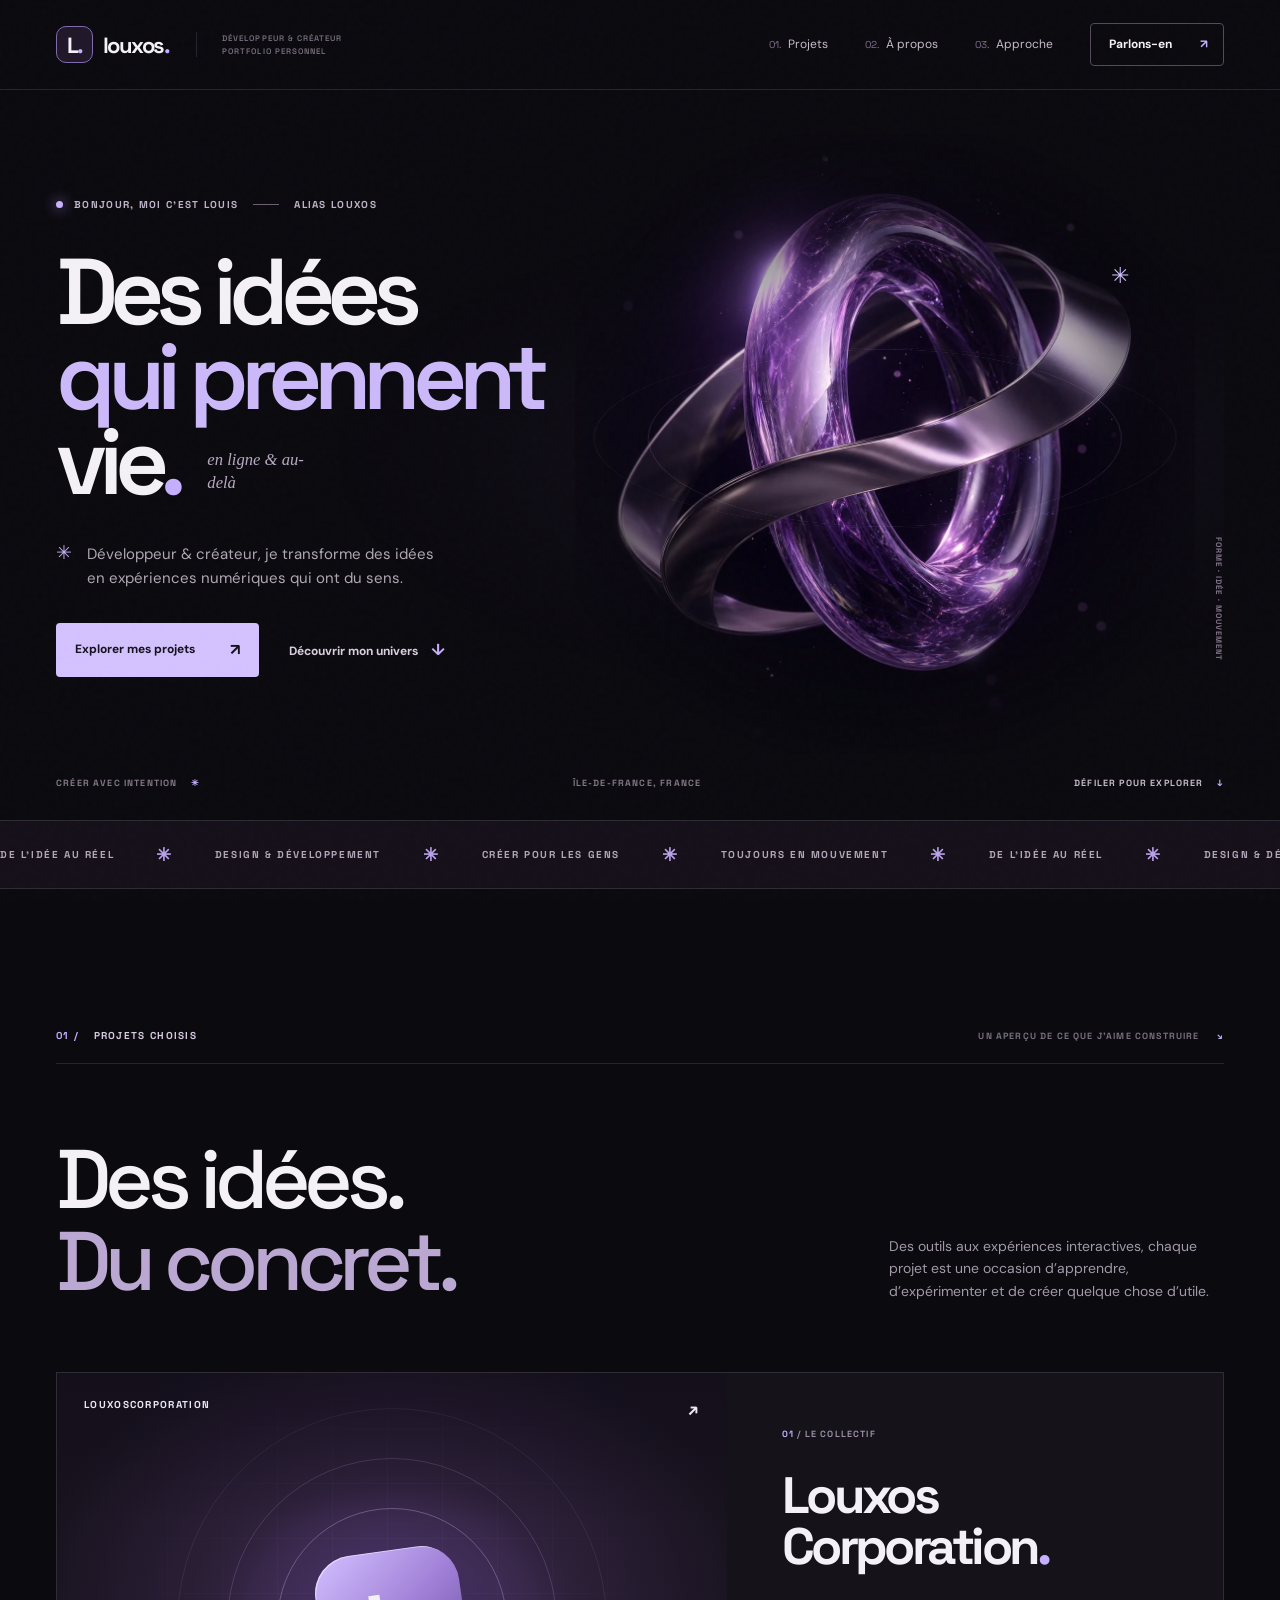
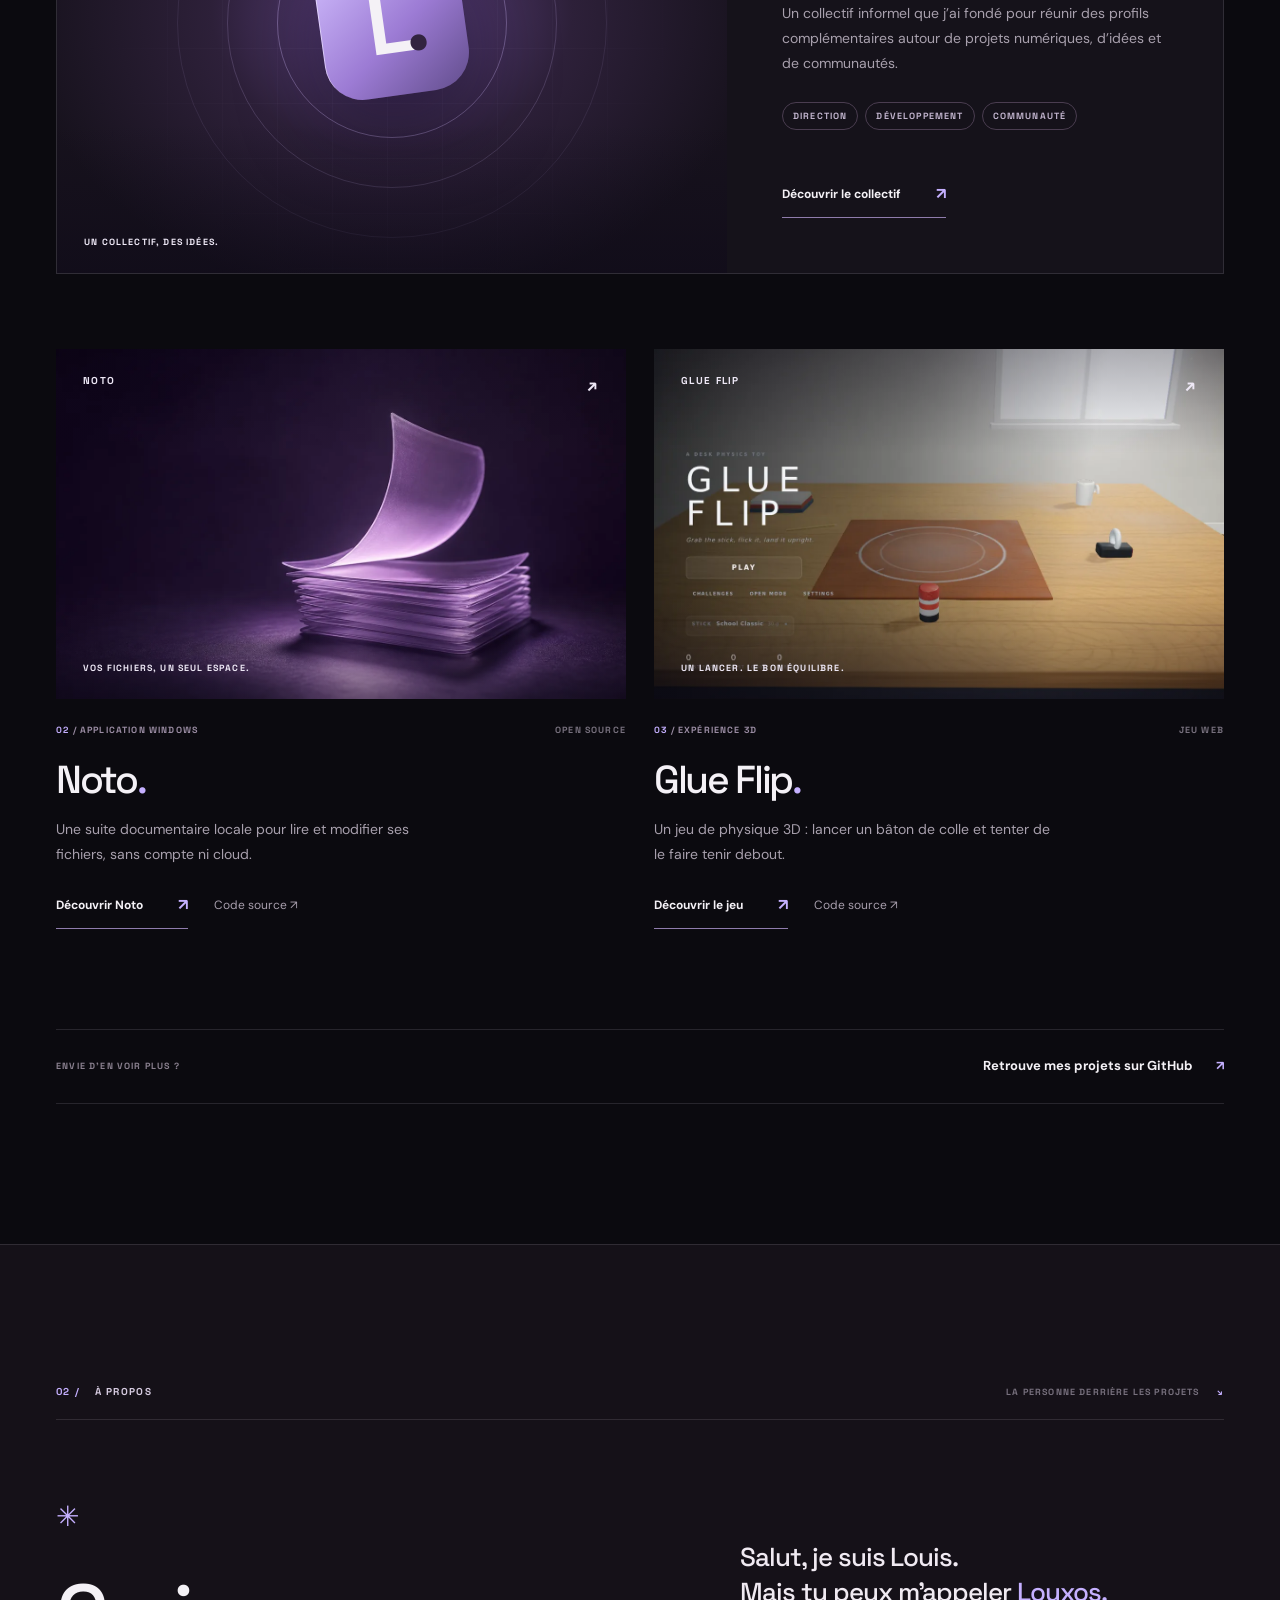
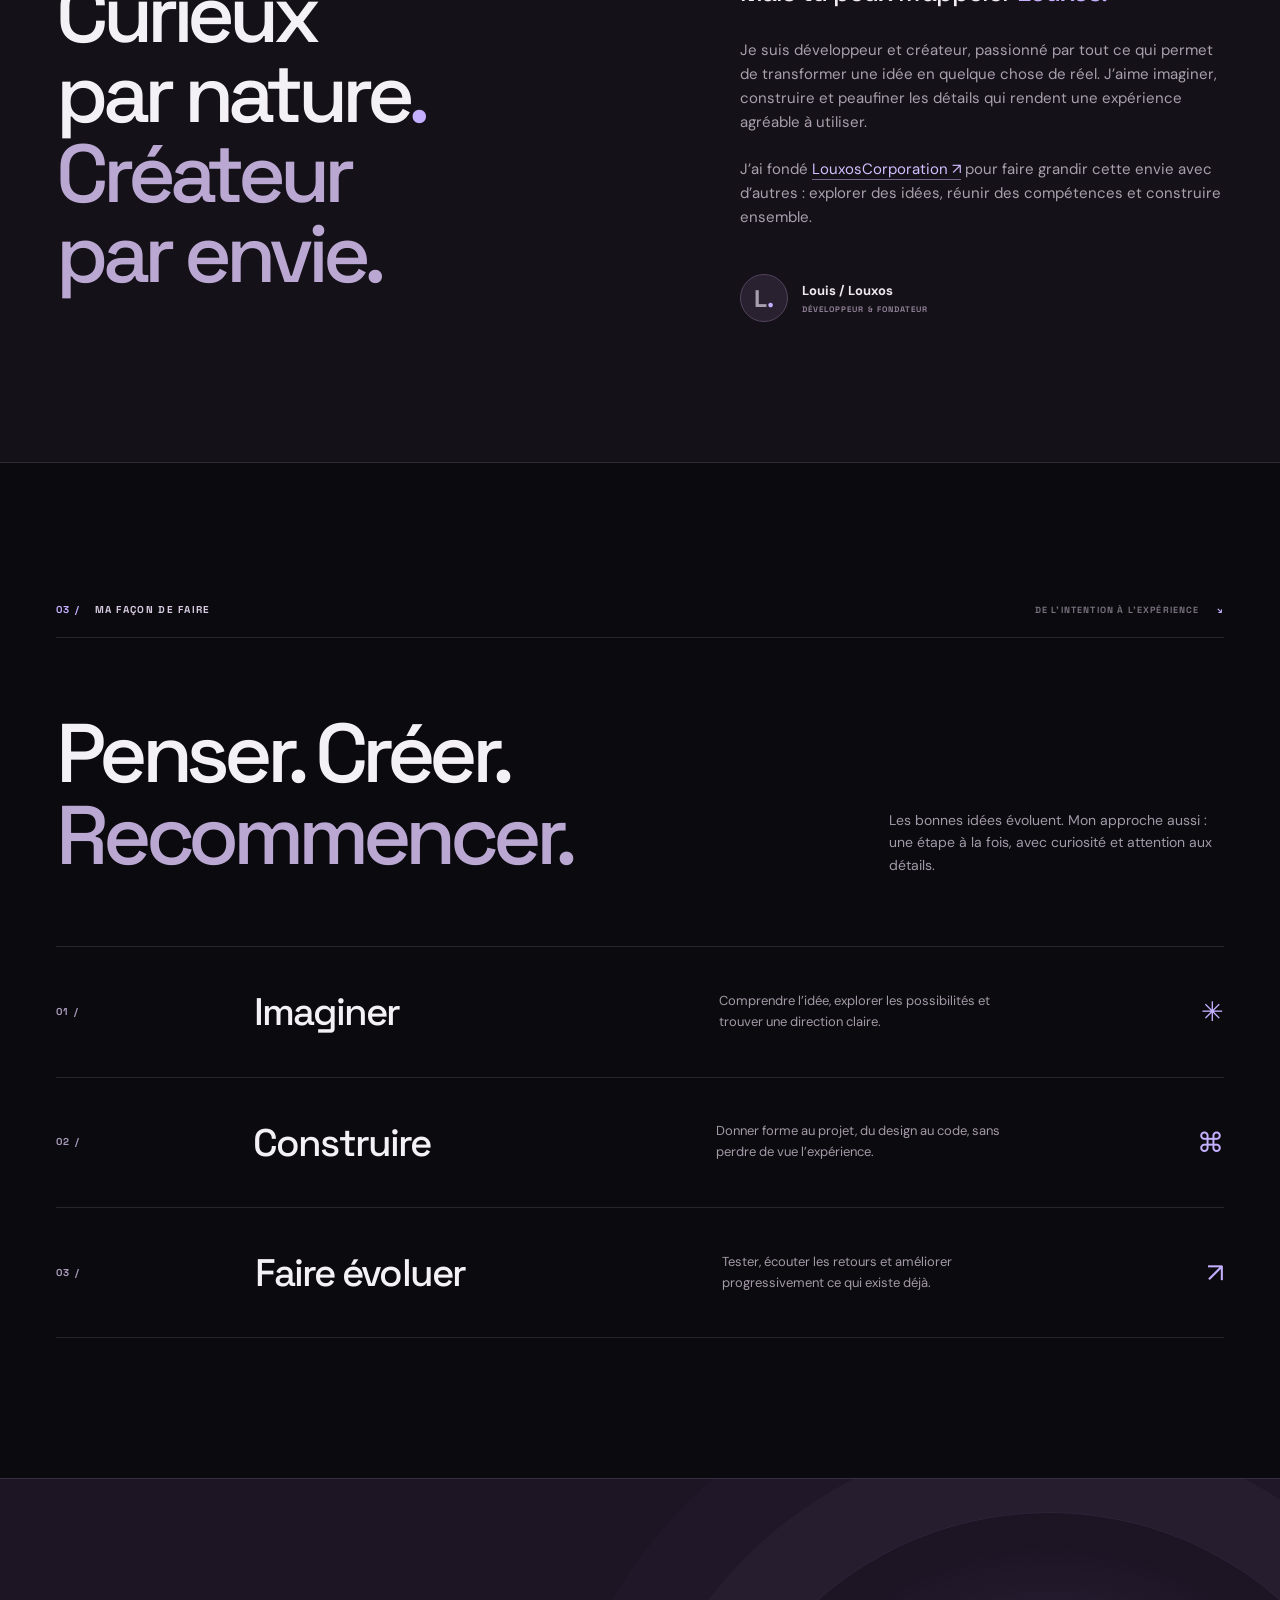
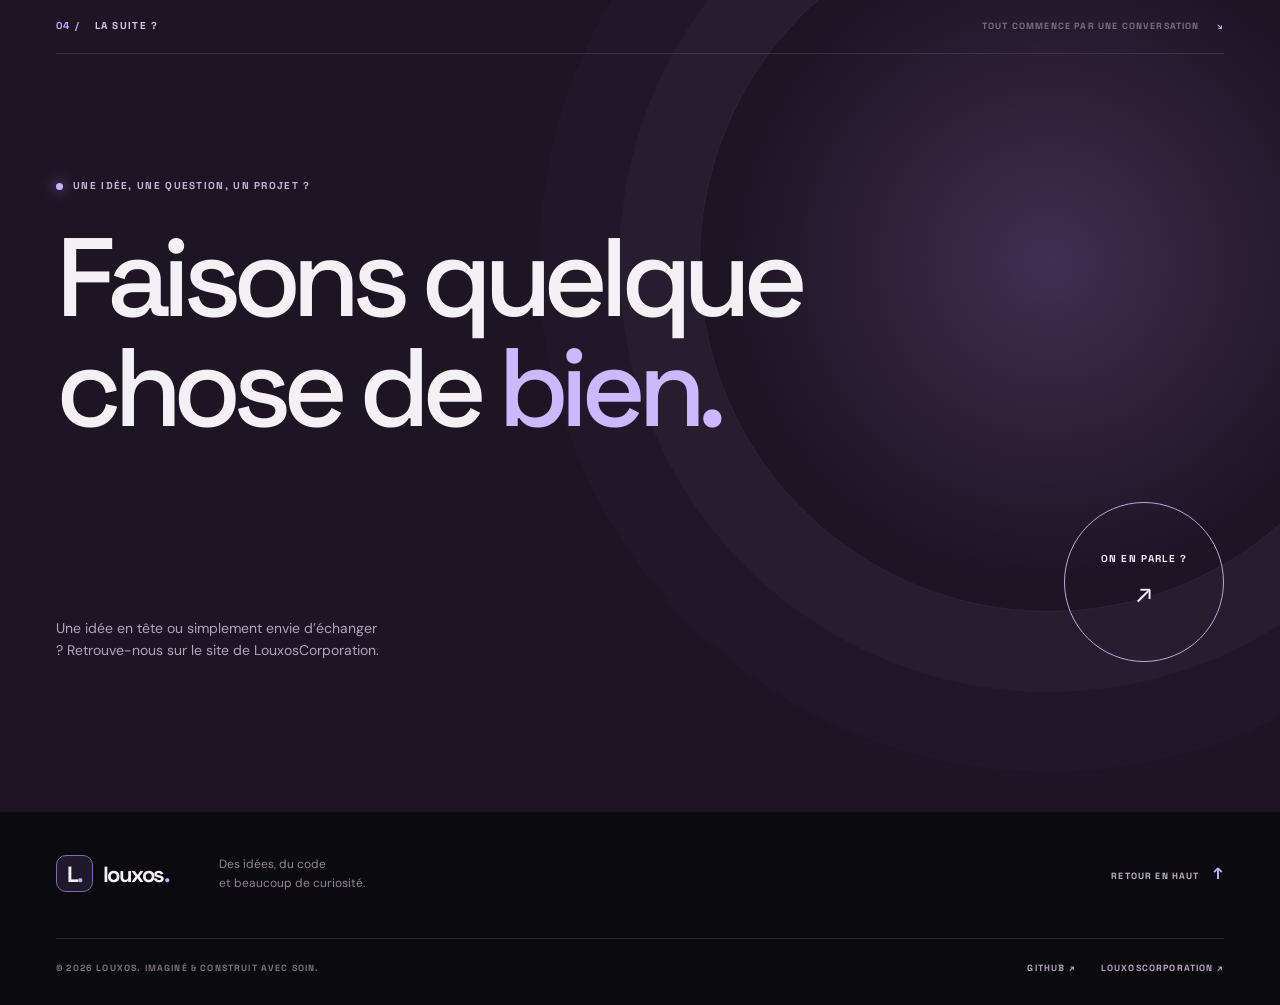
==== commit d19c0dc3: "Fix portfolio layout and visibility Co-authored-by: arena-agent <297053741+arena-agent@users.noreply" ====
--- a/index.html
+++ b/index.html
@@ -18,8 +18,8 @@
   <link rel="preconnect" href="https://fonts.gstatic.com" crossorigin>
   <link href="https://fonts.googleapis.com/css2?family=DM+Sans:wght@400;500;600;700&family=Space+Grotesk:wght@400;500;600;700&display=swap" rel="stylesheet">
   <link rel="preload" as="image" href="assets/hero-art.webp">
-  <link rel="stylesheet" href="style.css">
-  <script src="script.js" defer></script>
+  <link rel="stylesheet" href="style.css?v=2">
+  <script src="script.js?v=2" defer></script>
 </head>
 <body>
   <a class="skip-link" href="#main">Aller au contenu</a>
@@ -42,13 +42,13 @@
 
   <main id="main">
     <section class="hero shell" aria-labelledby="hero-title">
-      <div class="hero-art" aria-hidden="true"><div class="hero-art-image"></div><div class="hero-orbit orbit-one"></div><div class="hero-orbit orbit-two"></div><span class="hero-art-star">✳</span><span class="hero-art-label">FORME · IDÉE · MOUVEMENT</span></div>
       <div class="hero-content">
         <p class="eyebrow hero-animate"><span class="eyebrow-dot"></span> BONJOUR, MOI C’EST LOUIS <span class="eyebrow-divider"></span> ALIAS LOUXOS</p>
         <h1 id="hero-title" class="hero-animate">Des idées<span class="hero-title-line">qui prennent</span><span class="hero-title-last">vie<span class="accent">.</span> <span class="hero-script">en ligne & au-delà</span></span></h1>
         <div class="hero-intro hero-animate"><span class="hero-intro-mark">✳</span><p>Développeur & créateur, je transforme des idées en expériences numériques qui ont du sens.</p></div>
         <div class="hero-actions hero-animate"><a class="button button-light" href="#projets">Explorer mes projets <span class="button-arrow">↗</span></a><a class="link-arrow" href="#apropos">Découvrir mon univers <span>↓</span></a></div>
       </div>
+      <div class="hero-art" aria-hidden="true"><div class="hero-art-image"></div><div class="hero-orbit orbit-one"></div><div class="hero-orbit orbit-two"></div><span class="hero-art-star">✳</span><span class="hero-art-label">FORME · IDÉE · MOUVEMENT</span></div>
       <div class="hero-bottom"><span>CRÉER AVEC INTENTION <span class="accent">✳</span></span><span>ÎLE-DE-FRANCE, FRANCE</span><a href="#projets">DÉFILER POUR EXPLORER <span>↓</span></a></div>
     </section>
 
--- a/style.css
+++ b/style.css
@@ -2,9 +2,9 @@
 *{box-sizing:border-box}html{scroll-behavior:smooth}body{margin:0;background:var(--bg);color:var(--ink);font-family:var(--font);line-height:1.6;overflow-x:hidden}body::before{content:"";position:fixed;inset:0;z-index:20;pointer-events:none;opacity:.035;background-image:url("data:image/svg+xml,%3Csvg viewBox='0 0 180 180' xmlns='http://www.w3.org/2000/svg'%3E%3Cfilter id='n'%3E%3CfeTurbulence type='fractalNoise' baseFrequency='.9' numOctaves='3' stitchTiles='stitch'/%3E%3C/filter%3E%3Crect width='100%25' height='100%25' filter='url(%23n)' opacity='.5'/%3E%3C/svg%3E")}
 ::selection{background:var(--accent);color:#141019}a{color:inherit;text-decoration:none}button{font:inherit}a:focus-visible,button:focus-visible{outline:2px solid var(--accent);outline-offset:5px}.skip-link{position:fixed;left:16px;top:-100px;z-index:50;background:#fff;color:#111;padding:10px}.skip-link:focus{top:16px}.shell{width:min(1392px,calc(100% - 112px));margin-inline:auto}.accent{color:var(--accent)}h1,h2,h3,p{margin:0}h1,h2,h3{font-family:var(--display)}.progress{position:fixed;z-index:60;top:0;left:0;height:2px;width:100%;transform:scaleX(0);transform-origin:left;background:linear-gradient(90deg,#8a6dde,#e1d1ff);box-shadow:0 0 12px #aa8aff}.pointer-glow{position:fixed;z-index:0;pointer-events:none;width:440px;height:440px;left:0;top:0;transform:translate(-50%,-50%);border-radius:50%;background:radial-gradient(circle,rgba(150,105,240,.075),transparent 68%);opacity:0;transition:opacity .4s}body.pointer-active .pointer-glow{opacity:1}
 .site-header{position:relative;z-index:30;border-bottom:1px solid var(--line)}.header-inner{height:89px;display:flex;align-items:center;gap:27px}.logo{display:inline-flex;gap:10px;align-items:center;font:700 22px/1 var(--display);letter-spacing:-.07em;white-space:nowrap}.logo-icon{display:flex;justify-content:center;align-items:center;width:37px;height:37px;border:1px solid #806bab;border-radius:10px;font-size:22px;background:#21192a;transition:transform .35s}.logo-icon span{color:var(--accent)}.logo:hover .logo-icon{transform:rotate(-9deg)}.header-caption{border-left:1px solid var(--line);padding-left:25px;color:#77707c;font:600 8px/1.6 var(--display);letter-spacing:.13em}.navigation{display:flex;align-items:center;gap:37px;margin-left:auto}.navigation>a:not(.nav-cta){font-size:12px;color:#c5bdc8;transition:color .2s}.navigation>a:not(.nav-cta):hover{color:#fff}.navigation>a:not(.nav-cta) span{font:10px var(--display);color:#7f718c;margin-right:3px}.nav-cta{padding:11px 15px 11px 18px;border:1px solid #534b5a;border-radius:4px;font-size:12px;font-weight:700;transition:background .25s,border-color .25s}.nav-cta span{margin-left:25px;color:var(--accent)}.nav-cta:hover{background:#26202d;border-color:#9985b1}.menu-toggle{display:none}
-.hero{min-height:730px;position:relative;display:flex;align-items:center;isolation:isolate}.hero:before{content:"";position:absolute;inset:0;z-index:-2;background:radial-gradient(ellipse at 70% 50%,rgba(83,53,118,.12),transparent 47%)}.hero-content{position:relative;z-index:2;padding:95px 0 130px;max-width:800px}.eyebrow,.section-kicker,.section-note,.hero-bottom,.hero-art-label,.project-eyebrow,.image-topline,.image-bottomline,.image-badge,.tags,.project-meta>span,.all-projects>span,.signature small,.step-number,.contact-pretitle,.contact-button,.footer-bottom,.back-top{font:700 10px/1.4 var(--display);letter-spacing:.13em}.eyebrow{display:flex;align-items:center;gap:11px;color:#c1b5c9}.eyebrow-dot{width:7px;height:7px;border-radius:50%;background:#c7b3ff;box-shadow:0 0 14px #b991ff;flex:none}.eyebrow-divider{width:26px;height:1px;background:#6b6071;margin:0 4px}.hero h1{font-size:clamp(80px,9vw,142px);line-height:.91;letter-spacing:-.085em;margin:37px 0 38px;font-weight:600}.hero-title-line,.hero-title-last{display:block}.hero-title-line{color:#cbb9fa}.hero-title-last{white-space:nowrap}.hero-script{display:inline-block;vertical-align:middle;font:italic 400 clamp(14px,1.3vw,19px)/1.4 Georgia,serif;color:#b8a9c2;letter-spacing:0;max-width:100px;white-space:normal;margin-left:15px}.hero-intro{display:flex;gap:15px;align-items:flex-start;max-width:390px;color:#b0a8b3;font-size:15px}.hero-intro-mark{font-size:19px;line-height:1.2;color:#c4b0f5}.hero-actions{display:flex;align-items:center;gap:30px;margin-top:33px}.button{display:inline-flex;align-items:center;justify-content:space-between;gap:35px;min-height:54px;padding:0 19px;border-radius:4px;font-size:12px;font-weight:700;transition:transform .3s,background .3s}.button-light{color:#16121b;background:#d3c2ff}.button-light:hover{background:#e7ddff;transform:translateY(-3px)}.button-arrow,.link-arrow span{font-size:16px;transition:transform .3s}.button:hover .button-arrow{transform:translate(3px,-3px)}.link-arrow{font-size:12px;font-weight:700;color:#d9d0de}.link-arrow span{margin-left:10px;color:var(--accent)}.link-arrow:hover{color:#fff}.hero-art{position:absolute;z-index:-1;right:-3%;top:6%;width:60%;height:85%;pointer-events:none}.hero-art-image{position:absolute;inset:0;background:url('assets/hero-art.webp') center/contain no-repeat;mask-image:radial-gradient(ellipse 52% 52% at 50% 50%,#000 42%,transparent 100%);animation:float 10s ease-in-out infinite}.hero-orbit{position:absolute;left:50%;top:49%;width:70%;aspect-ratio:1;border:1px solid #d0b8ff25;border-radius:50%;transform:translate(-50%,-50%) rotateX(68deg) rotate(-25deg)}.orbit-two{width:86%;border-color:#d0b8ff12;transform:translate(-50%,-50%) rotateX(72deg) rotate(25deg)}.hero-art-star{position:absolute;right:14%;top:20%;color:#d2c0ff;font-size:22px;animation:rotate 20s linear infinite}.hero-art-label{position:absolute;right:0;bottom:15%;color:#827489;font-size:8px;writing-mode:vertical-rl}.hero-bottom{position:absolute;bottom:30px;left:0;right:0;display:flex;align-items:center;justify-content:space-between;color:#817784;font-size:9px}.hero-bottom .accent{margin-left:10px}.hero-bottom a{color:#c5bbc8}.hero-bottom a span{margin-left:10px;color:var(--accent)}.hero-animate{animation:hero-in .9s both}.hero-animate:nth-child(2){animation-delay:.1s}.hero-animate:nth-child(3){animation-delay:.2s}.hero-animate:nth-child(4){animation-delay:.3s}
+.hero{min-height:730px;position:relative;display:flex;align-items:center;isolation:isolate}.hero:before{content:"";position:absolute;inset:0;z-index:-2;background:radial-gradient(ellipse at 70% 50%,rgba(83,53,118,.12),transparent 47%)}.hero-content{position:relative;z-index:2;padding:95px 0 130px;max-width:800px}.eyebrow,.section-kicker,.section-note,.hero-bottom,.hero-art-label,.project-eyebrow,.image-topline,.image-bottomline,.image-badge,.tags,.project-meta>span,.all-projects>span,.signature small,.step-number,.contact-pretitle,.contact-button,.footer-bottom,.back-top{font:700 10px/1.4 var(--display);letter-spacing:.13em}.eyebrow{display:flex;align-items:center;gap:11px;color:#c1b5c9}.eyebrow-dot{width:7px;height:7px;border-radius:50%;background:#c7b3ff;box-shadow:0 0 14px #b991ff;flex:none}.eyebrow-divider{width:26px;height:1px;background:#6b6071;margin:0 4px}.hero h1{font-size:clamp(80px,9vw,142px);line-height:.91;letter-spacing:-.085em;margin:37px 0 38px;font-weight:600}.hero-title-line,.hero-title-last{display:block}.hero-title-line{color:#cbb9fa}.hero-title-last{white-space:nowrap}.hero-script{display:inline-block;vertical-align:middle;font:italic 400 clamp(14px,1.3vw,19px)/1.4 Georgia,serif;color:#b8a9c2;letter-spacing:0;max-width:100px;white-space:normal;margin-left:15px}.hero-intro{display:flex;gap:15px;align-items:flex-start;max-width:390px;color:#b0a8b3;font-size:15px}.hero-intro-mark{font-size:19px;line-height:1.2;color:#c4b0f5}.hero-actions{display:flex;align-items:center;gap:30px;margin-top:33px}.button{display:inline-flex;align-items:center;justify-content:space-between;gap:35px;min-height:54px;padding:0 19px;border-radius:4px;font-size:12px;font-weight:700;transition:transform .3s,background .3s}.button-light{color:#16121b;background:#d3c2ff}.button-light:hover{background:#e7ddff;transform:translateY(-3px)}.button-arrow,.link-arrow span{font-size:16px;transition:transform .3s}.button:hover .button-arrow{transform:translate(3px,-3px)}.link-arrow{font-size:12px;font-weight:700;color:#d9d0de}.link-arrow span{margin-left:10px;color:var(--accent)}.link-arrow:hover{color:#fff}.hero-art{position:absolute;z-index:-1;right:-3%;top:6%;width:60%;height:85%;pointer-events:none}.hero-art-image{position:absolute;inset:0;background:url('assets/hero-art.webp') center/contain no-repeat;-webkit-mask-image:radial-gradient(ellipse 52% 52% at 50% 50%,#000 42%,transparent 100%);mask-image:radial-gradient(ellipse 52% 52% at 50% 50%,#000 42%,transparent 100%);animation:float 10s ease-in-out infinite}.hero-orbit{position:absolute;left:50%;top:49%;width:70%;aspect-ratio:1;border:1px solid #d0b8ff25;border-radius:50%;transform:translate(-50%,-50%) rotateX(68deg) rotate(-25deg)}.orbit-two{width:86%;border-color:#d0b8ff12;transform:translate(-50%,-50%) rotateX(72deg) rotate(25deg)}.hero-art-star{position:absolute;right:14%;top:20%;color:#d2c0ff;font-size:22px;animation:rotate 20s linear infinite}.hero-art-label{position:absolute;right:0;bottom:15%;color:#827489;font-size:8px;writing-mode:vertical-rl}.hero-bottom{position:absolute;bottom:30px;left:0;right:0;display:flex;align-items:center;justify-content:space-between;color:#817784;font-size:9px}.hero-bottom .accent{margin-left:10px}.hero-bottom a{color:#c5bbc8}.hero-bottom a span{margin-left:10px;color:var(--accent)}.hero-animate{animation:hero-in .9s both}.hero-animate:nth-child(2){animation-delay:.1s}.hero-animate:nth-child(3){animation-delay:.2s}.hero-animate:nth-child(4){animation-delay:.3s}
 .marquee{border-top:1px solid var(--line);border-bottom:1px solid var(--line);background:#151019;overflow:hidden}.marquee-track{display:flex;width:max-content}.marquee-group{height:67px;display:flex;align-items:center;gap:42px;padding-right:42px;animation:marquee 34s linear infinite;white-space:nowrap;font:700 10px var(--display);letter-spacing:.16em;color:#b3a8b9}.marquee-group b{font-size:18px;color:#b9a2eb}.marquee:hover .marquee-group{animation-play-state:paused}
-.section{padding-block:140px;scroll-margin-top:20px}.section-top{display:flex;justify-content:space-between;align-items:center;gap:15px;border-bottom:1px solid var(--line);padding-bottom:20px;margin-bottom:75px}.section-kicker{color:#d6cbe0}.section-kicker span{color:var(--accent);margin-right:10px}.section-note{color:#77707d;font-size:9px}.section-note span{color:var(--accent);margin-left:14px}h2{font-size:clamp(54px,6.5vw,96px);line-height:.98;letter-spacing:-.075em;font-weight:500}h2>span{color:#baa8d2}.projects-heading,.approach-intro{display:flex;justify-content:space-between;align-items:end;gap:30px;margin-bottom:70px}.projects-heading p,.approach-intro p{max-width:335px;color:var(--muted);font-size:14px}.feature-project{display:grid;grid-template-columns:1.35fr 1fr;background:#15121a;border:1px solid var(--line);min-height:500px}.project-image{position:relative;display:block;overflow:hidden;isolation:isolate;background:#22182c}.project-image:after{content:"";position:absolute;inset:0;z-index:1;background:linear-gradient(180deg,#0c08174d,transparent 30%,transparent 70%,#0c08177a);pointer-events:none}.project-image img{width:100%;height:100%;object-fit:cover;display:block;transition:transform .8s cubic-bezier(.2,.7,.2,1)}.project-image:hover img{transform:scale(1.055)}.image-topline,.image-bottomline{position:absolute;z-index:2;color:#eee8f6}.image-topline{top:25px;left:27px;right:27px;display:flex;justify-content:space-between}.image-topline span{font-size:17px}.image-bottomline{bottom:24px;left:27px;font-size:9px}.image-badge{position:absolute;z-index:3;right:24px;bottom:22px;padding:10px 12px;background:#f4effa;color:#211826;opacity:0;transform:translateY(8px);transition:opacity .3s,transform .3s;font-size:9px}.project-image:hover .image-badge,.project-image:focus-visible .image-badge{opacity:1;transform:none}.feature-visual{min-height:500px;background:radial-gradient(ellipse at 50% 48%,#624588 0,#2d2039 38%,#17121d 78%)}.feature-grid{position:absolute;inset:0;background-image:linear-gradient(#e0c9ff0d 1px,transparent 1px),linear-gradient(90deg,#e0c9ff0d 1px,transparent 1px);background-size:55px 55px;mask-image:radial-gradient(circle,#000,transparent 75%)}.feature-rings{position:absolute;inset:0;display:grid;place-items:center}.feature-rings span{position:absolute;width:230px;aspect-ratio:1;border:1px solid #d4bcff55;border-radius:50%;transition:transform .8s}.feature-rings span:nth-child(2){width:330px;border-color:#d4bcff2c}.feature-rings span:nth-child(3){width:430px;border-color:#d4bcff17}.feature-visual:hover .feature-rings span:first-child{transform:scale(1.1)}.feature-visual:hover .feature-rings span:nth-child(2){transform:scale(.95)}.feature-logo{position:absolute;top:50%;left:50%;transform:translate(-50%,-50%) rotate(-8deg);display:flex;align-items:center;justify-content:center;width:145px;height:145px;border-radius:38px;background:linear-gradient(140deg,#d3c0ff,#9c7bd4 55%,#624d8c);box-shadow:0 25px 80px #0c061a80,inset 1px 1px #ffffff80;font:700 85px/1 var(--display);letter-spacing:-.12em;transition:transform .6s}.feature-logo span{color:#322440}.feature-visual:hover .feature-logo{transform:translate(-50%,-50%) rotate(0) scale(1.05)}.feature-copy{display:flex;flex-direction:column;justify-content:space-between;align-items:flex-start;padding:55px}.project-eyebrow{color:#9a8ca3;font-size:9px}.project-eyebrow span{color:var(--accent)}.feature-copy h3{font-size:clamp(43px,4vw,62px);line-height:1;letter-spacing:-.07em;margin:29px 0}.project-description{font-size:14px;line-height:1.8;color:#a8a0ad;max-width:400px}.tags{display:flex;gap:7px;flex-wrap:wrap;margin-top:25px;font-size:9px;color:#c0b3cc}.tags span{border:1px solid #4a3d50;border-radius:30px;padding:7px 10px}.project-link{display:inline-flex;align-items:center;gap:35px;padding-bottom:10px;border-bottom:1px solid #8f7cac;font-size:12px;font-weight:700;transition:color .2s,border-color .2s}.project-link span{font-size:16px;color:var(--accent);transition:transform .3s}.project-link:hover{color:var(--accent);border-color:var(--accent)}.project-link:hover span{transform:translate(3px,-3px)}.project-pair{display:grid;grid-template-columns:1fr 1fr;gap:28px;margin-top:75px}.project-card .project-image{height:350px}.project-glue img{object-position:center}.project-meta{display:flex;justify-content:space-between;gap:12px;margin-top:25px}.project-meta>span{font-size:9px;color:#77707d}.project-card h3{font-size:39px;font-weight:500;letter-spacing:-.06em;margin:12px 0 6px}.project-actions{display:flex;gap:26px;align-items:baseline;margin-top:25px}.source-link{font-size:12px;color:#a79eac}.source-link:hover{color:white}.all-projects{display:flex;align-items:center;justify-content:space-between;gap:20px;border-top:1px solid var(--line);border-bottom:1px solid var(--line);padding:26px 0;margin-top:100px}.all-projects>span{color:#8a808f;font-size:9px}.all-projects a{font-size:13px;font-weight:700}.all-projects a span{margin-left:20px;color:var(--accent)}
+.section{padding-block:140px;scroll-margin-top:20px}.section-top{display:flex;justify-content:space-between;align-items:center;gap:15px;border-bottom:1px solid var(--line);padding-bottom:20px;margin-bottom:75px}.section-kicker{color:#d6cbe0}.section-kicker span{color:var(--accent);margin-right:10px}.section-note{color:#77707d;font-size:9px}.section-note span{color:var(--accent);margin-left:14px}h2{font-size:clamp(54px,6.5vw,96px);line-height:.98;letter-spacing:-.075em;font-weight:500}h2>span{color:#baa8d2}.projects-heading,.approach-intro{display:flex;justify-content:space-between;align-items:end;gap:30px;margin-bottom:70px}.projects-heading p,.approach-intro p{max-width:335px;color:var(--muted);font-size:14px}.feature-project{display:grid;grid-template-columns:1.35fr 1fr;background:#15121a;border:1px solid var(--line);min-height:500px}.project-image{position:relative;display:block;overflow:hidden;isolation:isolate;background:#22182c}.project-image:after{content:"";position:absolute;inset:0;z-index:1;background:linear-gradient(180deg,#0c08174d,transparent 30%,transparent 70%,#0c08177a);pointer-events:none}.project-image img{width:100%;height:100%;object-fit:cover;display:block;transition:transform .8s cubic-bezier(.2,.7,.2,1)}.project-image:hover img{transform:scale(1.055)}.image-topline,.image-bottomline{position:absolute;z-index:2;color:#eee8f6}.image-topline{top:25px;left:27px;right:27px;display:flex;justify-content:space-between}.image-topline span{font-size:17px}.image-bottomline{bottom:24px;left:27px;font-size:9px}.image-badge{position:absolute;z-index:3;right:24px;bottom:22px;padding:10px 12px;background:#f4effa;color:#211826;opacity:0;transform:translateY(8px);transition:opacity .3s,transform .3s;font-size:9px}.project-image:hover .image-badge,.project-image:focus-visible .image-badge{opacity:1;transform:none}.feature-visual{min-height:500px;background:radial-gradient(ellipse at 50% 48%,#624588 0,#2d2039 38%,#17121d 78%)}.feature-grid{position:absolute;inset:0;background-image:linear-gradient(#e0c9ff0d 1px,transparent 1px),linear-gradient(90deg,#e0c9ff0d 1px,transparent 1px);background-size:55px 55px;-webkit-mask-image:radial-gradient(circle,#000,transparent 75%);mask-image:radial-gradient(circle,#000,transparent 75%)}.feature-rings{position:absolute;inset:0;display:grid;place-items:center}.feature-rings span{position:absolute;width:230px;aspect-ratio:1;border:1px solid #d4bcff55;border-radius:50%;transition:transform .8s}.feature-rings span:nth-child(2){width:330px;border-color:#d4bcff2c}.feature-rings span:nth-child(3){width:430px;border-color:#d4bcff17}.feature-visual:hover .feature-rings span:first-child{transform:scale(1.1)}.feature-visual:hover .feature-rings span:nth-child(2){transform:scale(.95)}.feature-logo{position:absolute;top:50%;left:50%;transform:translate(-50%,-50%) rotate(-8deg);display:flex;align-items:center;justify-content:center;width:145px;height:145px;border-radius:38px;background:linear-gradient(140deg,#d3c0ff,#9c7bd4 55%,#624d8c);box-shadow:0 25px 80px #0c061a80,inset 1px 1px #ffffff80;font:700 85px/1 var(--display);letter-spacing:-.12em;transition:transform .6s}.feature-logo span{color:#322440}.feature-visual:hover .feature-logo{transform:translate(-50%,-50%) rotate(0) scale(1.05)}.feature-copy{display:flex;flex-direction:column;justify-content:space-between;align-items:flex-start;padding:55px}.project-eyebrow{color:#9a8ca3;font-size:9px}.project-eyebrow span{color:var(--accent)}.feature-copy h3{font-size:clamp(43px,4vw,62px);line-height:1;letter-spacing:-.07em;margin:29px 0}.project-description{font-size:14px;line-height:1.8;color:#a8a0ad;max-width:400px}.tags{display:flex;gap:7px;flex-wrap:wrap;margin-top:25px;font-size:9px;color:#c0b3cc}.tags span{border:1px solid #4a3d50;border-radius:30px;padding:7px 10px}.project-link{display:inline-flex;align-items:center;gap:35px;padding-bottom:10px;border-bottom:1px solid #8f7cac;font-size:12px;font-weight:700;transition:color .2s,border-color .2s}.project-link span{font-size:16px;color:var(--accent);transition:transform .3s}.project-link:hover{color:var(--accent);border-color:var(--accent)}.project-link:hover span{transform:translate(3px,-3px)}.project-pair{display:grid;grid-template-columns:1fr 1fr;gap:28px;margin-top:75px}.project-card .project-image{height:350px}.project-glue img{object-position:center}.project-meta{display:flex;justify-content:space-between;gap:12px;margin-top:25px}.project-meta>span{font-size:9px;color:#77707d}.project-card h3{font-size:39px;font-weight:500;letter-spacing:-.06em;margin:12px 0 6px}.project-actions{display:flex;gap:26px;align-items:baseline;margin-top:25px}.source-link{font-size:12px;color:#a79eac}.source-link:hover{color:white}.all-projects{display:flex;align-items:center;justify-content:space-between;gap:20px;border-top:1px solid var(--line);border-bottom:1px solid var(--line);padding:26px 0;margin-top:100px}.all-projects>span{color:#8a808f;font-size:9px}.all-projects a{font-size:13px;font-weight:700}.all-projects a span{margin-left:20px;color:var(--accent)}
 .about{background:#151118;border-block:1px solid var(--line)}.about-layout{display:grid;grid-template-columns:1.1fr 1fr;gap:13%}.about-heading .little-star{display:block;color:var(--accent);font-size:28px;margin-bottom:34px;animation:rotate 24s linear infinite;width:max-content}.about-heading h2{font-size:clamp(55px,6.4vw,94px)}.about-copy{max-width:490px;padding-top:45px;color:#a9a0ae;font-size:15px}.about-copy p+p{margin-top:23px}.about-copy .about-lead{font:500 26px/1.35 var(--display);letter-spacing:-.04em;color:#f0eaf2;margin-bottom:28px}.about-lead span{color:var(--accent)}.about-copy a{color:#d2bfff;border-bottom:1px solid #75638a}.signature{display:flex;align-items:center;gap:14px;margin-top:45px}.signature-mark{width:48px;height:48px;display:flex;justify-content:center;align-items:center;background:#2a2130;border:1px solid #53445d;border-radius:50%;font:700 24px var(--display)}.signature-mark span{color:var(--accent)}.signature strong,.signature small{display:block}.signature strong{font-size:13px;color:#eee8f0}.signature small{font-size:8px;color:#8f8196;margin-top:3px}
 .approach-list{border-top:1px solid var(--line)}.approach-row{display:grid;grid-template-columns:.5fr 1.25fr 1.3fr auto;gap:20px;align-items:center;padding:34px 0;border-bottom:1px solid var(--line);transition:padding .3s,background .3s}.approach-row:hover{padding-left:18px;padding-right:18px;background:#ffffff04}.step-number{color:#a99abb}.approach-row h3{font-size:clamp(28px,3vw,42px);font-weight:500;letter-spacing:-.05em}.approach-row p{max-width:310px;color:#a39aa7;font-size:13px}.step-icon{font-size:27px;color:var(--accent);transition:transform .4s}.approach-row:hover .step-icon{transform:rotate(45deg)}
 .contact{background:#1d1524;border-top:1px solid #3a2d41;overflow:hidden}.contact .section-top{border-color:#ffffff1c}.contact-main{position:relative;isolation:isolate;padding:50px 0 10px}.contact-glow{position:absolute;z-index:-1;right:-15%;top:-40%;width:700px;aspect-ratio:1;background:radial-gradient(circle,#a178d344,transparent 65%);border:1px solid #d3b6ff17;border-radius:50%;box-shadow:0 0 0 80px #d3b6ff08,0 0 0 160px #d3b6ff05;animation:float 10s ease-in-out infinite}.contact-pretitle{display:flex;align-items:center;gap:10px;color:#c7b4dc;margin-bottom:30px}.contact h2{font-size:clamp(62px,8.7vw,128px);max-width:1100px}.contact h2 span{color:#ccb8ff}.contact-bottom{display:flex;justify-content:space-between;align-items:end;gap:30px;margin-top:60px}.contact-bottom p{max-width:325px;color:#b3a4b9;font-size:14px}.contact-button{width:160px;height:160px;flex:none;border:1px solid #c0a6d9;border-radius:50%;display:flex;flex-direction:column;align-items:center;justify-content:center;gap:8px;color:#f5ecfc;transition:background .3s,color .3s,transform .3s}.contact-button span:last-child{font-size:27px;font-weight:400;letter-spacing:0}.contact-button:hover{background:#d1baff;color:#1d1524;transform:rotate(-8deg)}
@@ -17,3 +17,14 @@
 @media(hover:none){.pointer-glow{display:none}.image-badge{display:none}}
 @media(prefers-reduced-motion:reduce){html{scroll-behavior:auto}*,*::before,*::after{animation-duration:.01ms!important;animation-iteration-count:1!important;transition-duration:.01ms!important}.js-ready .reveal{opacity:1;transform:none}.pointer-glow{display:none}}
 @media(max-width:700px){.hero h1{font-size:clamp(44px,12.5vw,82px)}.navigation{display:flex;position:static;box-shadow:none;flex-direction:row;align-items:center;flex-wrap:wrap;padding:0 0 15px;background:transparent;border:0;width:100%;gap:14px}.header-inner{height:auto;min-height:72px;flex-wrap:wrap;padding-top:15px}.menu-toggle{display:none}.js-enabled .header-inner{height:72px;min-height:0;flex-wrap:nowrap;padding-top:0}.js-enabled .menu-toggle{display:flex}.js-enabled .navigation{display:none;position:absolute;left:20px;right:20px;top:65px;width:auto;margin:0;padding:23px;background:#1b161e;border:1px solid #463a4a;box-shadow:0 15px 35px #0009;flex-direction:column;align-items:stretch;gap:23px}.js-enabled .navigation.open{display:flex}}
+/* Fiabilité : aucun contenu ne dépend d'une animation pour être visible. */
+.js-ready .reveal{opacity:1;transform:none;transition:none}
+.js-ready .reveal.visible{animation:section-in .65s ease both}
+@keyframes section-in{from{opacity:.6;transform:translateY(12px)}to{opacity:1;transform:translateY(0)}}
+html{overflow-x:clip}
+.hero h1{font-size:clamp(70px,7.3vw,108px)}
+.hero-title-line{white-space:nowrap}
+.hero-art{right:0;width:58%}
+@media(max-width:1050px){.hero h1{font-size:clamp(66px,8vw,88px)}.hero-art{right:0;width:61%}}
+@media(max-width:700px){.hero h1{font-size:clamp(43px,12vw,82px)}.hero-art{width:100%;right:auto;margin-top:0}.hero-content{padding-top:70px}.hero-bottom{padding-top:8px}}
+@media(prefers-reduced-motion:reduce){.js-ready .reveal.visible{animation:none}}
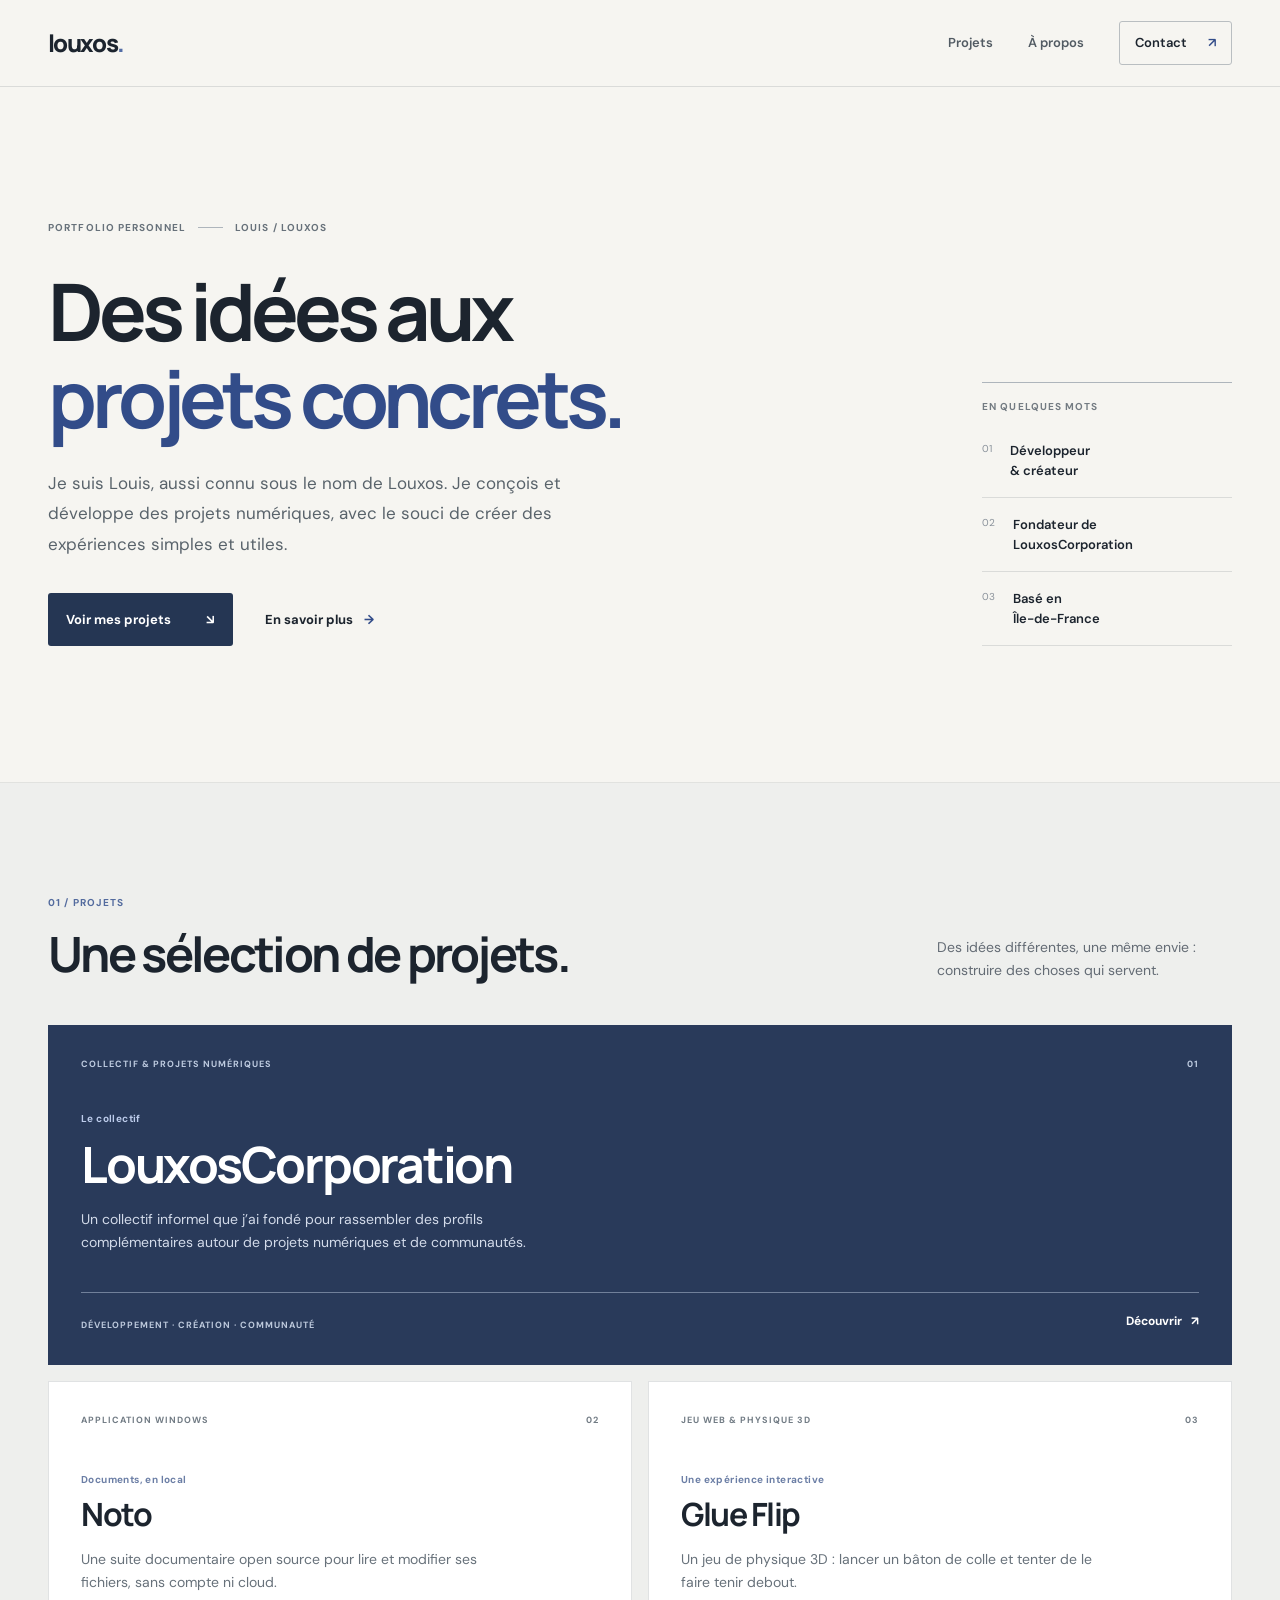
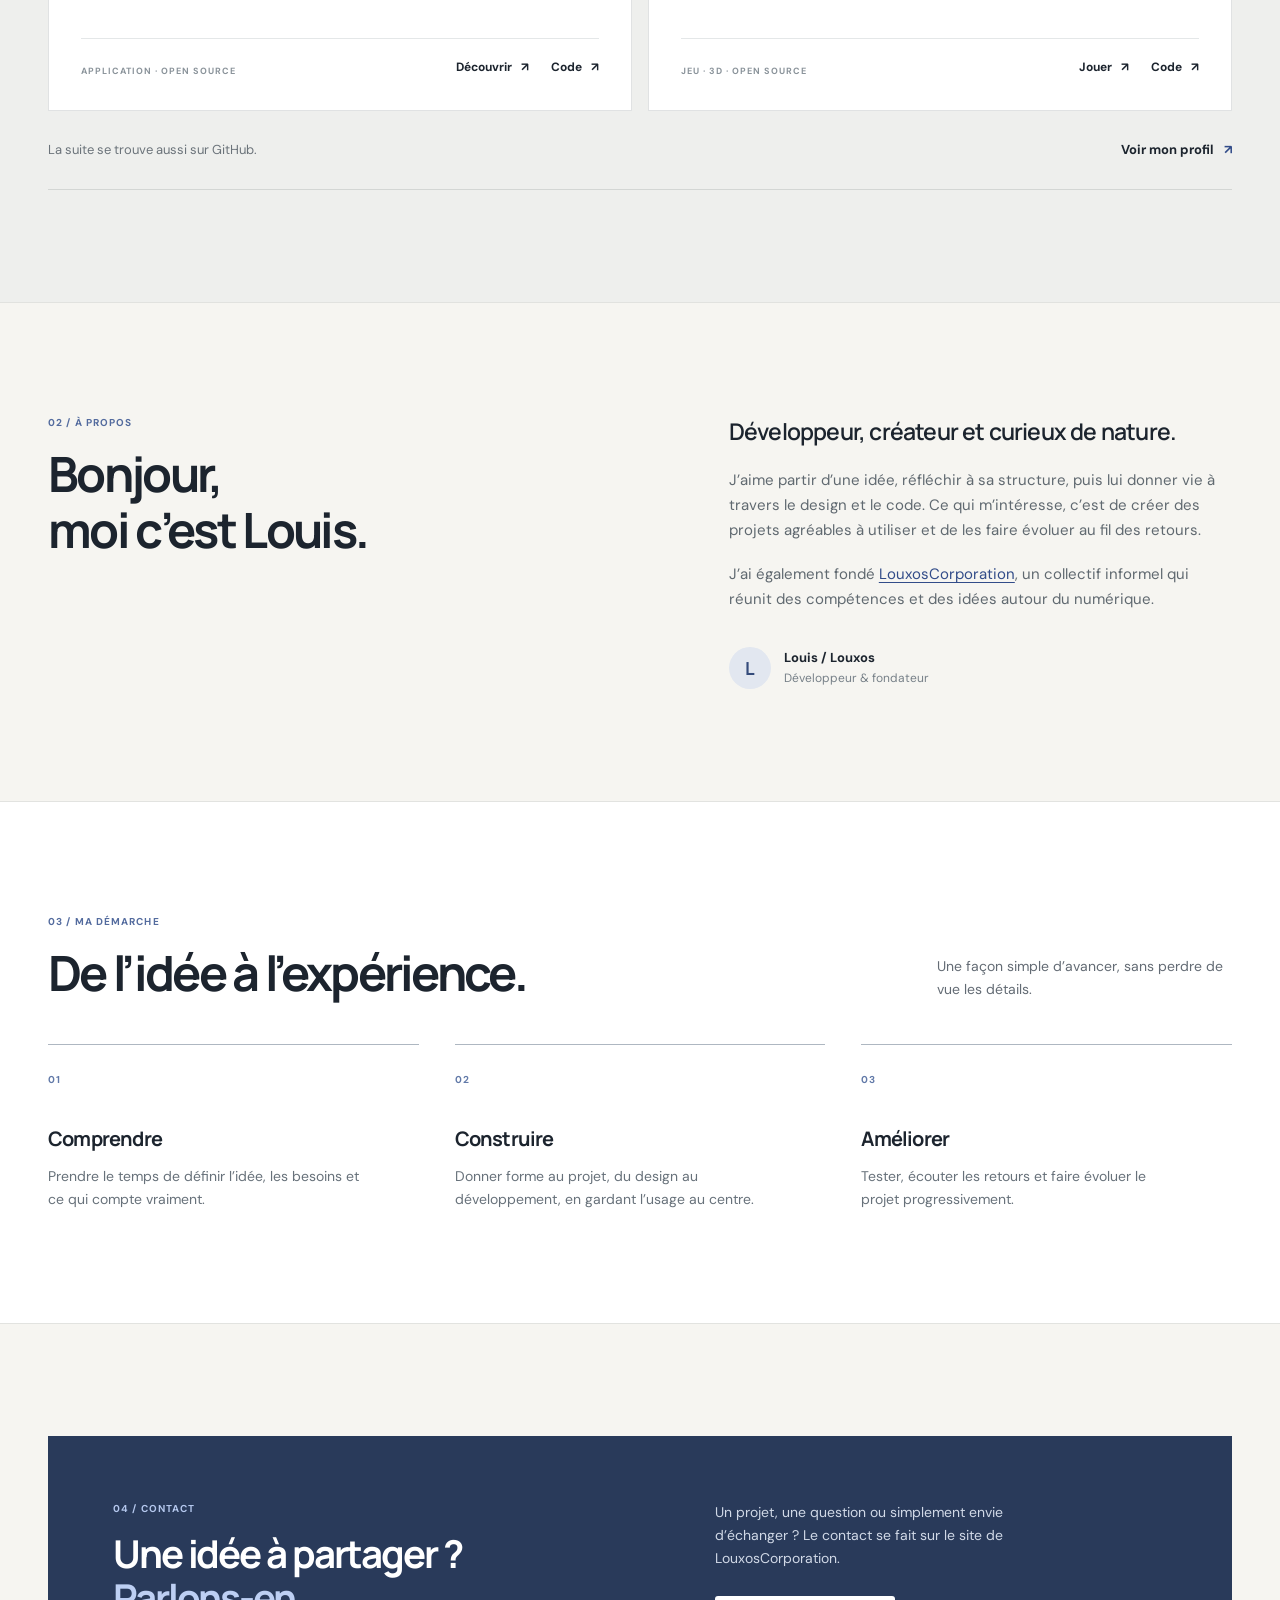
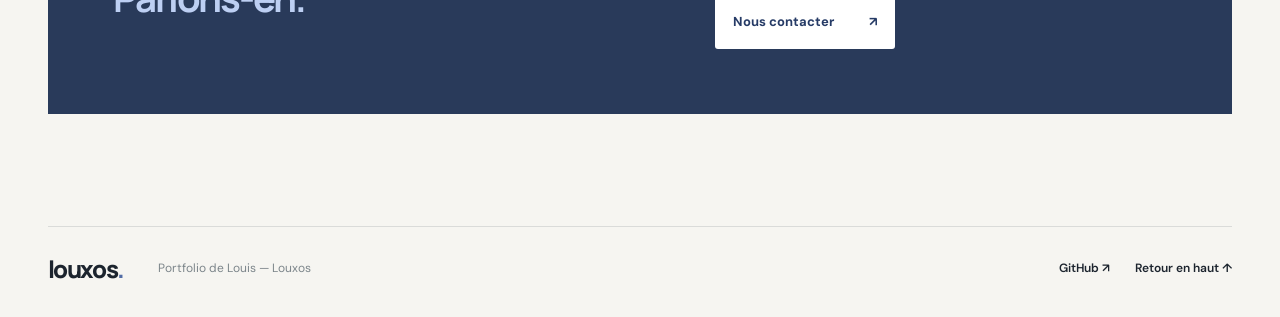
==== commit 5a6a6a82: "Simplify portfolio design Co-authored-by: arena-agent <297053741+arena-agent@users.noreply.github.co" ====
--- a/index.html
+++ b/index.html
@@ -3,80 +3,83 @@
 <head>
   <meta charset="utf-8">
   <meta name="viewport" content="width=device-width, initial-scale=1">
-  <meta name="description" content="Louis, alias Louxos — développeur, créateur et fondateur de LouxosCorporation. Découvrez ses projets et son univers.">
-  <meta name="theme-color" content="#0b0a0f">
+  <meta name="description" content="Portfolio de Louis, alias Louxos, développeur et fondateur de LouxosCorporation.">
+  <meta name="theme-color" content="#f6f5f1">
   <link rel="canonical" href="https://louxos.github.io/">
   <meta property="og:type" content="website">
   <meta property="og:url" content="https://louxos.github.io/">
-  <meta property="og:title" content="Louxos — Des idées qui prennent vie">
-  <meta property="og:description" content="Le portfolio de Louis, développeur et créateur numérique.">
-  <meta property="og:image" content="https://louxos.github.io/assets/hero-art.webp">
-  <meta name="twitter:card" content="summary_large_image">
+  <meta property="og:title" content="Louxos — Développeur & créateur">
+  <meta property="og:description" content="Portfolio de Louis, développeur et créateur de projets numériques.">
   <title>Louxos — Développeur & créateur</title>
-  <link rel="icon" href="data:image/svg+xml,%3Csvg xmlns='http://www.w3.org/2000/svg' viewBox='0 0 64 64'%3E%3Crect width='64' height='64' rx='16' fill='%23c4b5fd'/%3E%3Cpath d='M19 13v38h27v-8H28V13z' fill='%230b0a0f'/%3E%3C/svg%3E">
+  <link rel="icon" href="data:image/svg+xml,%3Csvg xmlns='http://www.w3.org/2000/svg' viewBox='0 0 64 64'%3E%3Crect width='64' height='64' rx='16' fill='%232b3f79'/%3E%3Cpath d='M19 13v38h27v-8H28V13z' fill='white'/%3E%3C/svg%3E">
   <link rel="preconnect" href="https://fonts.googleapis.com">
   <link rel="preconnect" href="https://fonts.gstatic.com" crossorigin>
-  <link href="https://fonts.googleapis.com/css2?family=DM+Sans:wght@400;500;600;700&family=Space+Grotesk:wght@400;500;600;700&display=swap" rel="stylesheet">
-  <link rel="preload" as="image" href="assets/hero-art.webp">
-  <link rel="stylesheet" href="style.css?v=2">
-  <script src="script.js?v=2" defer></script>
+  <link href="https://fonts.googleapis.com/css2?family=DM+Sans:wght@400;500;600;700&family=Manrope:wght@400;500;600;700;800&display=swap" rel="stylesheet">
+  <link rel="stylesheet" href="style.css?v=3">
 </head>
 <body>
-  <a class="skip-link" href="#main">Aller au contenu</a>
-  <div class="progress" aria-hidden="true"></div>
-  <div class="pointer-glow" aria-hidden="true"></div>
-
-  <header class="site-header" id="top">
-    <div class="header-inner shell">
-      <a class="logo" href="#top" aria-label="Louxos — retour à l’accueil"><span class="logo-icon">L<span>.</span></span><span>louxos<span class="accent">.</span></span></a>
-      <span class="header-caption">DÉVELOPPEUR & CRÉATEUR<br>PORTFOLIO PERSONNEL</span>
-      <button class="menu-toggle" aria-expanded="false" aria-controls="navigation" aria-label="Ouvrir le menu"><span></span><span></span></button>
-      <nav class="navigation" id="navigation" aria-label="Navigation principale">
-        <a href="#projets"><span>01.</span> Projets</a>
-        <a href="#apropos"><span>02.</span> À propos</a>
-        <a href="#approche"><span>03.</span> Approche</a>
-        <a class="nav-cta" href="#contact">Parlons-en <span>↗</span></a>
+  <a class="skip-link" href="#contenu">Aller au contenu</a>
+  <header class="site-header">
+    <div class="container header-inner">
+      <a class="wordmark" href="#accueil" aria-label="Louxos, accueil">louxos<span>.</span></a>
+      <nav aria-label="Navigation principale">
+        <a href="#projets">Projets</a>
+        <a href="#apropos">À propos</a>
+        <a class="nav-contact" href="#contact">Contact <span aria-hidden="true">↗</span></a>
       </nav>
     </div>
   </header>
 
-  <main id="main">
-    <section class="hero shell" aria-labelledby="hero-title">
-      <div class="hero-content">
-        <p class="eyebrow hero-animate"><span class="eyebrow-dot"></span> BONJOUR, MOI C’EST LOUIS <span class="eyebrow-divider"></span> ALIAS LOUXOS</p>
-        <h1 id="hero-title" class="hero-animate">Des idées<span class="hero-title-line">qui prennent</span><span class="hero-title-last">vie<span class="accent">.</span> <span class="hero-script">en ligne & au-delà</span></span></h1>
-        <div class="hero-intro hero-animate"><span class="hero-intro-mark">✳</span><p>Développeur & créateur, je transforme des idées en expériences numériques qui ont du sens.</p></div>
-        <div class="hero-actions hero-animate"><a class="button button-light" href="#projets">Explorer mes projets <span class="button-arrow">↗</span></a><a class="link-arrow" href="#apropos">Découvrir mon univers <span>↓</span></a></div>
+  <main id="contenu">
+    <section class="hero container" id="accueil">
+      <div class="hero-main">
+        <p class="eyebrow">PORTFOLIO PERSONNEL <span></span> LOUIS / LOUXOS</p>
+        <h1>Des idées aux<br><span>projets concrets.</span></h1>
+        <p class="hero-intro">Je suis Louis, aussi connu sous le nom de Louxos. Je conçois et développe des projets numériques, avec le souci de créer des expériences simples et utiles.</p>
+        <div class="hero-actions"><a class="button button-dark" href="#projets">Voir mes projets <span aria-hidden="true">↘</span></a><a class="plain-link" href="#apropos">En savoir plus <span aria-hidden="true">→</span></a></div>
       </div>
-      <div class="hero-art" aria-hidden="true"><div class="hero-art-image"></div><div class="hero-orbit orbit-one"></div><div class="hero-orbit orbit-two"></div><span class="hero-art-star">✳</span><span class="hero-art-label">FORME · IDÉE · MOUVEMENT</span></div>
-      <div class="hero-bottom"><span>CRÉER AVEC INTENTION <span class="accent">✳</span></span><span>ÎLE-DE-FRANCE, FRANCE</span><a href="#projets">DÉFILER POUR EXPLORER <span>↓</span></a></div>
+      <aside class="hero-aside" aria-label="Présentation rapide">
+        <p class="aside-label">EN QUELQUES MOTS</p>
+        <div class="aside-row"><span>01</span><p>Développeur<br>& créateur</p></div>
+        <div class="aside-row"><span>02</span><p>Fondateur de<br>LouxosCorporation</p></div>
+        <div class="aside-row"><span>03</span><p>Basé en<br>Île-de-France</p></div>
+      </aside>
     </section>
 
-    <div class="marquee" aria-hidden="true"><div class="marquee-track"><div class="marquee-group"><span>DE L’IDÉE AU RÉEL</span><b>✳</b><span>DESIGN & DÉVELOPPEMENT</span><b>✳</b><span>CRÉER POUR LES GENS</span><b>✳</b><span>TOUJOURS EN MOUVEMENT</span><b>✳</b></div><div class="marquee-group"><span>DE L’IDÉE AU RÉEL</span><b>✳</b><span>DESIGN & DÉVELOPPEMENT</span><b>✳</b><span>CRÉER POUR LES GENS</span><b>✳</b><span>TOUJOURS EN MOUVEMENT</span><b>✳</b></div></div></div>
-
-    <section class="projects section shell" id="projets">
-      <div class="section-top reveal"><p class="section-kicker"><span>01 /</span> PROJETS CHOISIS</p><p class="section-note">UN APERÇU DE CE QUE J’AIME CONSTRUIRE <span>↘</span></p></div>
-      <div class="projects-heading reveal"><h2>Des idées.<br><span>Du concret.</span></h2><p>Des outils aux expériences interactives, chaque projet est une occasion d’apprendre, d’expérimenter et de créer quelque chose d’utile.</p></div>
-
-      <article class="feature-project reveal">
-        <a class="feature-visual project-image" href="https://louxos-corporation.netlify.app/" target="_blank" rel="noopener noreferrer" aria-label="Découvrir LouxosCorporation"><div class="feature-grid"></div><div class="feature-rings"><span></span><span></span><span></span></div><div class="feature-logo">L<span>.</span></div><span class="image-topline">LOUXOSCORPORATION <span>↗</span></span><span class="image-bottomline">UN COLLECTIF, DES IDÉES.</span><span class="image-badge">EXPLORER ↗</span></a>
-        <div class="feature-copy"><div><p class="project-eyebrow"><span>01</span> / LE COLLECTIF</p><h3>Louxos<br>Corporation<span class="accent">.</span></h3><p class="project-description">Un collectif informel que j’ai fondé pour réunir des profils complémentaires autour de projets numériques, d’idées et de communautés.</p><div class="tags"><span>DIRECTION</span><span>DÉVELOPPEMENT</span><span>COMMUNAUTÉ</span></div></div><a class="project-link" href="https://louxos-corporation.netlify.app/" target="_blank" rel="noopener noreferrer">Découvrir le collectif <span>↗</span></a></div>
-      </article>
-
-      <div class="project-pair">
-        <article class="project-card reveal"><a class="project-image project-noto" href="https://louxos.github.io/Noto/" target="_blank" rel="noopener noreferrer" aria-label="Découvrir Noto"><img src="assets/noto-art.webp" alt="Illustration abstraite de feuilles de verre, évoquant les documents" loading="lazy"><span class="image-topline">NOTO <span>↗</span></span><span class="image-bottomline">VOS FICHIERS, UN SEUL ESPACE.</span><span class="image-badge">EXPLORER ↗</span></a><div class="project-meta"><p class="project-eyebrow"><span>02</span> / APPLICATION WINDOWS</p><span>OPEN SOURCE</span></div><h3>Noto<span class="accent">.</span></h3><p class="project-description">Une suite documentaire locale pour lire et modifier ses fichiers, sans compte ni cloud.</p><div class="project-actions"><a class="project-link" href="https://louxos.github.io/Noto/" target="_blank" rel="noopener noreferrer">Découvrir Noto <span>↗</span></a><a class="source-link" href="https://github.com/Louxos/Noto" target="_blank" rel="noopener noreferrer">Code source ↗</a></div></article>
-        <article class="project-card reveal"><a class="project-image project-glue" href="https://louxos.github.io/glue-flip/" target="_blank" rel="noopener noreferrer" aria-label="Jouer à Glue Flip"><img src="assets/glue-flip.webp" alt="Aperçu du jeu Glue Flip" loading="lazy"><span class="image-topline">GLUE FLIP <span>↗</span></span><span class="image-bottomline">UN LANCER. LE BON ÉQUILIBRE.</span><span class="image-badge">JOUER ↗</span></a><div class="project-meta"><p class="project-eyebrow"><span>03</span> / EXPÉRIENCE 3D</p><span>JEU WEB</span></div><h3>Glue Flip<span class="accent">.</span></h3><p class="project-description">Un jeu de physique 3D : lancer un bâton de colle et tenter de le faire tenir debout.</p><div class="project-actions"><a class="project-link" href="https://louxos.github.io/glue-flip/" target="_blank" rel="noopener noreferrer">Découvrir le jeu <span>↗</span></a><a class="source-link" href="https://github.com/Louxos/glue-flip" target="_blank" rel="noopener noreferrer">Code source ↗</a></div></article>
+    <section class="projects section" id="projets">
+      <div class="container">
+        <div class="section-heading"><div><p class="section-index">01 / PROJETS</p><h2>Une sélection de projets.</h2></div><p>Des idées différentes, une même envie : construire des choses qui servent.</p></div>
+        <div class="project-grid">
+          <article class="project project-featured">
+            <div class="project-top"><span>COLLECTIF & PROJETS NUMÉRIQUES</span><span>01</span></div>
+            <div class="project-content"><p class="project-category">Le collectif</p><h3>Louxos<wbr>Corporation</h3><p>Un collectif informel que j’ai fondé pour rassembler des profils complémentaires autour de projets numériques et de communautés.</p></div>
+            <div class="project-bottom"><span>DÉVELOPPEMENT · CRÉATION · COMMUNAUTÉ</span><a href="https://louxos-corporation.netlify.app/" target="_blank" rel="noopener noreferrer">Découvrir <span aria-hidden="true">↗</span><span class="sr-only"> LouxosCorporation</span></a></div>
+          </article>
+          <article class="project project-noto">
+            <div class="project-top"><span>APPLICATION WINDOWS</span><span>02</span></div>
+            <div class="project-content"><p class="project-category">Documents, en local</p><h3>Noto</h3><p>Une suite documentaire open source pour lire et modifier ses fichiers, sans compte ni cloud.</p></div>
+            <div class="project-bottom"><span>APPLICATION · OPEN SOURCE</span><div class="project-links"><a href="https://louxos.github.io/Noto/" target="_blank" rel="noopener noreferrer">Découvrir <span aria-hidden="true">↗</span><span class="sr-only"> Noto</span></a><a href="https://github.com/Louxos/Noto" target="_blank" rel="noopener noreferrer">Code <span aria-hidden="true">↗</span><span class="sr-only"> de Noto sur GitHub</span></a></div></div>
+          </article>
+          <article class="project project-glue">
+            <div class="project-top"><span>JEU WEB & PHYSIQUE 3D</span><span>03</span></div>
+            <div class="project-content"><p class="project-category">Une expérience interactive</p><h3>Glue Flip</h3><p>Un jeu de physique 3D : lancer un bâton de colle et tenter de le faire tenir debout.</p></div>
+            <div class="project-bottom"><span>JEU · 3D · OPEN SOURCE</span><div class="project-links"><a href="https://louxos.github.io/glue-flip/" target="_blank" rel="noopener noreferrer">Jouer <span aria-hidden="true">↗</span><span class="sr-only"> à Glue Flip</span></a><a href="https://github.com/Louxos/glue-flip" target="_blank" rel="noopener noreferrer">Code <span aria-hidden="true">↗</span><span class="sr-only"> de Glue Flip sur GitHub</span></a></div></div>
+          </article>
+        </div>
+        <div class="more-projects"><p>La suite se trouve aussi sur GitHub.</p><a class="plain-link" href="https://github.com/Louxos" target="_blank" rel="noopener noreferrer">Voir mon profil <span aria-hidden="true">↗</span></a></div>
       </div>
-      <div class="all-projects reveal"><span>ENVIE D’EN VOIR PLUS ?</span><a href="https://github.com/Louxos" target="_blank" rel="noopener noreferrer">Retrouve mes projets sur GitHub <span>↗</span></a></div>
     </section>
 
-    <section class="about section" id="apropos"><div class="shell"><div class="section-top reveal"><p class="section-kicker"><span>02 /</span> À PROPOS</p><p class="section-note">LA PERSONNE DERRIÈRE LES PROJETS <span>↘</span></p></div><div class="about-layout"><div class="about-heading reveal"><span class="little-star">✳</span><h2>Curieux<br>par nature<span class="accent">.</span><br><span>Créateur</span><br><span>par envie.</span></h2></div><div class="about-copy reveal"><p class="about-lead">Salut, je suis Louis.<br>Mais tu peux m’appeler <span>Louxos.</span></p><p>Je suis développeur et créateur, passionné par tout ce qui permet de transformer une idée en quelque chose de réel. J’aime imaginer, construire et peaufiner les détails qui rendent une expérience agréable à utiliser.</p><p>J’ai fondé <a href="https://louxos-corporation.netlify.app/" target="_blank" rel="noopener noreferrer">LouxosCorporation ↗</a> pour faire grandir cette envie avec d’autres : explorer des idées, réunir des compétences et construire ensemble.</p><div class="signature"><span class="signature-mark">L<span>.</span></span><div><strong>Louis / Louxos</strong><small>DÉVELOPPEUR & FONDATEUR</small></div></div></div></div></div></section>
+    <section class="about section container" id="apropos">
+      <div><p class="section-index">02 / À PROPOS</p><h2>Bonjour,<br>moi c’est Louis.</h2></div>
+      <div class="about-copy"><p class="about-lead">Développeur, créateur et curieux de nature.</p><p>J’aime partir d’une idée, réfléchir à sa structure, puis lui donner vie à travers le design et le code. Ce qui m’intéresse, c’est de créer des projets agréables à utiliser et de les faire évoluer au fil des retours.</p><p>J’ai également fondé <a href="https://louxos-corporation.netlify.app/" target="_blank" rel="noopener noreferrer">LouxosCorporation</a>, un collectif informel qui réunit des compétences et des idées autour du numérique.</p><div class="about-signature"><span>L</span><div><strong>Louis / Louxos</strong><small>Développeur & fondateur</small></div></div></div>
+    </section>
 
-    <section class="approach section shell" id="approche"><div class="section-top reveal"><p class="section-kicker"><span>03 /</span> MA FAÇON DE FAIRE</p><p class="section-note">DE L’INTENTION À L’EXPÉRIENCE <span>↘</span></p></div><div class="approach-intro reveal"><h2>Penser. Créer.<br><span>Recommencer.</span></h2><p>Les bonnes idées évoluent. Mon approche aussi : une étape à la fois, avec curiosité et attention aux détails.</p></div><div class="approach-list"><article class="approach-row reveal"><span class="step-number">01 /</span><h3>Imaginer</h3><p>Comprendre l’idée, explorer les possibilités et trouver une direction claire.</p><span class="step-icon">✳</span></article><article class="approach-row reveal"><span class="step-number">02 /</span><h3>Construire</h3><p>Donner forme au projet, du design au code, sans perdre de vue l’expérience.</p><span class="step-icon">⌘</span></article><article class="approach-row reveal"><span class="step-number">03 /</span><h3>Faire évoluer</h3><p>Tester, écouter les retours et améliorer progressivement ce qui existe déjà.</p><span class="step-icon">↗</span></article></div></section>
+    <section class="approach section" aria-labelledby="approach-title"><div class="container"><div class="section-heading"><div><p class="section-index">03 / MA DÉMARCHE</p><h2 id="approach-title">De l’idée à l’expérience.</h2></div><p>Une façon simple d’avancer, sans perdre de vue les détails.</p></div><div class="steps"><article><span>01</span><h3>Comprendre</h3><p>Prendre le temps de définir l’idée, les besoins et ce qui compte vraiment.</p></article><article><span>02</span><h3>Construire</h3><p>Donner forme au projet, du design au développement, en gardant l’usage au centre.</p></article><article><span>03</span><h3>Améliorer</h3><p>Tester, écouter les retours et faire évoluer le projet progressivement.</p></article></div></div></section>
 
-    <section class="contact section" id="contact"><div class="shell"><div class="section-top reveal"><p class="section-kicker"><span>04 /</span> LA SUITE ?</p><p class="section-note">TOUT COMMENCE PAR UNE CONVERSATION <span>↘</span></p></div><div class="contact-main reveal"><div class="contact-glow" aria-hidden="true"></div><p class="contact-pretitle"><span class="eyebrow-dot"></span> UNE IDÉE, UNE QUESTION, UN PROJET ?</p><h2>Faisons quelque<br>chose de <span>bien.</span></h2><div class="contact-bottom"><p>Une idée en tête ou simplement envie d’échanger ? Retrouve-nous sur le site de LouxosCorporation.</p><a class="contact-button" href="https://louxos-corporation.netlify.app/#contact"><span>ON EN PARLE ?</span><span>↗</span></a></div></div></div></section>
+    <section class="contact section container" id="contact"><div class="contact-box"><div><p class="section-index">04 / CONTACT</p><h2>Une idée à partager&nbsp;?<br><span>Parlons-en.</span></h2></div><div class="contact-copy"><p>Un projet, une question ou simplement envie d’échanger ? Le contact se fait sur le site de LouxosCorporation.</p><a class="button button-light" href="https://louxos-corporation.netlify.app/#contact">Nous contacter <span aria-hidden="true">↗</span></a></div></div></section>
   </main>
 
-  <footer class="footer shell"><div class="footer-top"><a class="logo" href="#top"><span class="logo-icon">L<span>.</span></span><span>louxos<span class="accent">.</span></span></a><p>Des idées, du code<br>et beaucoup de curiosité.</p><a class="back-top" href="#top">RETOUR EN HAUT <span>↑</span></a></div><div class="footer-bottom"><span>© <span id="year">2026</span> LOUXOS. IMAGINÉ & CONSTRUIT AVEC SOIN.</span><div><a href="https://github.com/Louxos" target="_blank" rel="noopener noreferrer">GITHUB ↗</a><a href="https://louxos-corporation.netlify.app/" target="_blank" rel="noopener noreferrer">LOUXOSCORPORATION ↗</a></div></div></footer>
+  <footer class="footer container"><a class="wordmark" href="#accueil">louxos<span>.</span></a><p>Portfolio de Louis — Louxos</p><div><a href="https://github.com/Louxos" target="_blank" rel="noopener noreferrer">GitHub ↗</a><a href="#accueil">Retour en haut ↑</a></div></footer>
 </body>
 </html>
--- a/style.css
+++ b/style.css
@@ -1,30 +1,9 @@
-:root{--bg:#0b0a0f;--surface:#121016;--ink:#f4f1f6;--muted:#a29aa9;--line:rgba(230,219,239,.13);--accent:#c5b0ff;--font:'DM Sans',sans-serif;--display:'Space Grotesk',sans-serif}
-*{box-sizing:border-box}html{scroll-behavior:smooth}body{margin:0;background:var(--bg);color:var(--ink);font-family:var(--font);line-height:1.6;overflow-x:hidden}body::before{content:"";position:fixed;inset:0;z-index:20;pointer-events:none;opacity:.035;background-image:url("data:image/svg+xml,%3Csvg viewBox='0 0 180 180' xmlns='http://www.w3.org/2000/svg'%3E%3Cfilter id='n'%3E%3CfeTurbulence type='fractalNoise' baseFrequency='.9' numOctaves='3' stitchTiles='stitch'/%3E%3C/filter%3E%3Crect width='100%25' height='100%25' filter='url(%23n)' opacity='.5'/%3E%3C/svg%3E")}
-::selection{background:var(--accent);color:#141019}a{color:inherit;text-decoration:none}button{font:inherit}a:focus-visible,button:focus-visible{outline:2px solid var(--accent);outline-offset:5px}.skip-link{position:fixed;left:16px;top:-100px;z-index:50;background:#fff;color:#111;padding:10px}.skip-link:focus{top:16px}.shell{width:min(1392px,calc(100% - 112px));margin-inline:auto}.accent{color:var(--accent)}h1,h2,h3,p{margin:0}h1,h2,h3{font-family:var(--display)}.progress{position:fixed;z-index:60;top:0;left:0;height:2px;width:100%;transform:scaleX(0);transform-origin:left;background:linear-gradient(90deg,#8a6dde,#e1d1ff);box-shadow:0 0 12px #aa8aff}.pointer-glow{position:fixed;z-index:0;pointer-events:none;width:440px;height:440px;left:0;top:0;transform:translate(-50%,-50%);border-radius:50%;background:radial-gradient(circle,rgba(150,105,240,.075),transparent 68%);opacity:0;transition:opacity .4s}body.pointer-active .pointer-glow{opacity:1}
-.site-header{position:relative;z-index:30;border-bottom:1px solid var(--line)}.header-inner{height:89px;display:flex;align-items:center;gap:27px}.logo{display:inline-flex;gap:10px;align-items:center;font:700 22px/1 var(--display);letter-spacing:-.07em;white-space:nowrap}.logo-icon{display:flex;justify-content:center;align-items:center;width:37px;height:37px;border:1px solid #806bab;border-radius:10px;font-size:22px;background:#21192a;transition:transform .35s}.logo-icon span{color:var(--accent)}.logo:hover .logo-icon{transform:rotate(-9deg)}.header-caption{border-left:1px solid var(--line);padding-left:25px;color:#77707c;font:600 8px/1.6 var(--display);letter-spacing:.13em}.navigation{display:flex;align-items:center;gap:37px;margin-left:auto}.navigation>a:not(.nav-cta){font-size:12px;color:#c5bdc8;transition:color .2s}.navigation>a:not(.nav-cta):hover{color:#fff}.navigation>a:not(.nav-cta) span{font:10px var(--display);color:#7f718c;margin-right:3px}.nav-cta{padding:11px 15px 11px 18px;border:1px solid #534b5a;border-radius:4px;font-size:12px;font-weight:700;transition:background .25s,border-color .25s}.nav-cta span{margin-left:25px;color:var(--accent)}.nav-cta:hover{background:#26202d;border-color:#9985b1}.menu-toggle{display:none}
-.hero{min-height:730px;position:relative;display:flex;align-items:center;isolation:isolate}.hero:before{content:"";position:absolute;inset:0;z-index:-2;background:radial-gradient(ellipse at 70% 50%,rgba(83,53,118,.12),transparent 47%)}.hero-content{position:relative;z-index:2;padding:95px 0 130px;max-width:800px}.eyebrow,.section-kicker,.section-note,.hero-bottom,.hero-art-label,.project-eyebrow,.image-topline,.image-bottomline,.image-badge,.tags,.project-meta>span,.all-projects>span,.signature small,.step-number,.contact-pretitle,.contact-button,.footer-bottom,.back-top{font:700 10px/1.4 var(--display);letter-spacing:.13em}.eyebrow{display:flex;align-items:center;gap:11px;color:#c1b5c9}.eyebrow-dot{width:7px;height:7px;border-radius:50%;background:#c7b3ff;box-shadow:0 0 14px #b991ff;flex:none}.eyebrow-divider{width:26px;height:1px;background:#6b6071;margin:0 4px}.hero h1{font-size:clamp(80px,9vw,142px);line-height:.91;letter-spacing:-.085em;margin:37px 0 38px;font-weight:600}.hero-title-line,.hero-title-last{display:block}.hero-title-line{color:#cbb9fa}.hero-title-last{white-space:nowrap}.hero-script{display:inline-block;vertical-align:middle;font:italic 400 clamp(14px,1.3vw,19px)/1.4 Georgia,serif;color:#b8a9c2;letter-spacing:0;max-width:100px;white-space:normal;margin-left:15px}.hero-intro{display:flex;gap:15px;align-items:flex-start;max-width:390px;color:#b0a8b3;font-size:15px}.hero-intro-mark{font-size:19px;line-height:1.2;color:#c4b0f5}.hero-actions{display:flex;align-items:center;gap:30px;margin-top:33px}.button{display:inline-flex;align-items:center;justify-content:space-between;gap:35px;min-height:54px;padding:0 19px;border-radius:4px;font-size:12px;font-weight:700;transition:transform .3s,background .3s}.button-light{color:#16121b;background:#d3c2ff}.button-light:hover{background:#e7ddff;transform:translateY(-3px)}.button-arrow,.link-arrow span{font-size:16px;transition:transform .3s}.button:hover .button-arrow{transform:translate(3px,-3px)}.link-arrow{font-size:12px;font-weight:700;color:#d9d0de}.link-arrow span{margin-left:10px;color:var(--accent)}.link-arrow:hover{color:#fff}.hero-art{position:absolute;z-index:-1;right:-3%;top:6%;width:60%;height:85%;pointer-events:none}.hero-art-image{position:absolute;inset:0;background:url('assets/hero-art.webp') center/contain no-repeat;-webkit-mask-image:radial-gradient(ellipse 52% 52% at 50% 50%,#000 42%,transparent 100%);mask-image:radial-gradient(ellipse 52% 52% at 50% 50%,#000 42%,transparent 100%);animation:float 10s ease-in-out infinite}.hero-orbit{position:absolute;left:50%;top:49%;width:70%;aspect-ratio:1;border:1px solid #d0b8ff25;border-radius:50%;transform:translate(-50%,-50%) rotateX(68deg) rotate(-25deg)}.orbit-two{width:86%;border-color:#d0b8ff12;transform:translate(-50%,-50%) rotateX(72deg) rotate(25deg)}.hero-art-star{position:absolute;right:14%;top:20%;color:#d2c0ff;font-size:22px;animation:rotate 20s linear infinite}.hero-art-label{position:absolute;right:0;bottom:15%;color:#827489;font-size:8px;writing-mode:vertical-rl}.hero-bottom{position:absolute;bottom:30px;left:0;right:0;display:flex;align-items:center;justify-content:space-between;color:#817784;font-size:9px}.hero-bottom .accent{margin-left:10px}.hero-bottom a{color:#c5bbc8}.hero-bottom a span{margin-left:10px;color:var(--accent)}.hero-animate{animation:hero-in .9s both}.hero-animate:nth-child(2){animation-delay:.1s}.hero-animate:nth-child(3){animation-delay:.2s}.hero-animate:nth-child(4){animation-delay:.3s}
-.marquee{border-top:1px solid var(--line);border-bottom:1px solid var(--line);background:#151019;overflow:hidden}.marquee-track{display:flex;width:max-content}.marquee-group{height:67px;display:flex;align-items:center;gap:42px;padding-right:42px;animation:marquee 34s linear infinite;white-space:nowrap;font:700 10px var(--display);letter-spacing:.16em;color:#b3a8b9}.marquee-group b{font-size:18px;color:#b9a2eb}.marquee:hover .marquee-group{animation-play-state:paused}
-.section{padding-block:140px;scroll-margin-top:20px}.section-top{display:flex;justify-content:space-between;align-items:center;gap:15px;border-bottom:1px solid var(--line);padding-bottom:20px;margin-bottom:75px}.section-kicker{color:#d6cbe0}.section-kicker span{color:var(--accent);margin-right:10px}.section-note{color:#77707d;font-size:9px}.section-note span{color:var(--accent);margin-left:14px}h2{font-size:clamp(54px,6.5vw,96px);line-height:.98;letter-spacing:-.075em;font-weight:500}h2>span{color:#baa8d2}.projects-heading,.approach-intro{display:flex;justify-content:space-between;align-items:end;gap:30px;margin-bottom:70px}.projects-heading p,.approach-intro p{max-width:335px;color:var(--muted);font-size:14px}.feature-project{display:grid;grid-template-columns:1.35fr 1fr;background:#15121a;border:1px solid var(--line);min-height:500px}.project-image{position:relative;display:block;overflow:hidden;isolation:isolate;background:#22182c}.project-image:after{content:"";position:absolute;inset:0;z-index:1;background:linear-gradient(180deg,#0c08174d,transparent 30%,transparent 70%,#0c08177a);pointer-events:none}.project-image img{width:100%;height:100%;object-fit:cover;display:block;transition:transform .8s cubic-bezier(.2,.7,.2,1)}.project-image:hover img{transform:scale(1.055)}.image-topline,.image-bottomline{position:absolute;z-index:2;color:#eee8f6}.image-topline{top:25px;left:27px;right:27px;display:flex;justify-content:space-between}.image-topline span{font-size:17px}.image-bottomline{bottom:24px;left:27px;font-size:9px}.image-badge{position:absolute;z-index:3;right:24px;bottom:22px;padding:10px 12px;background:#f4effa;color:#211826;opacity:0;transform:translateY(8px);transition:opacity .3s,transform .3s;font-size:9px}.project-image:hover .image-badge,.project-image:focus-visible .image-badge{opacity:1;transform:none}.feature-visual{min-height:500px;background:radial-gradient(ellipse at 50% 48%,#624588 0,#2d2039 38%,#17121d 78%)}.feature-grid{position:absolute;inset:0;background-image:linear-gradient(#e0c9ff0d 1px,transparent 1px),linear-gradient(90deg,#e0c9ff0d 1px,transparent 1px);background-size:55px 55px;-webkit-mask-image:radial-gradient(circle,#000,transparent 75%);mask-image:radial-gradient(circle,#000,transparent 75%)}.feature-rings{position:absolute;inset:0;display:grid;place-items:center}.feature-rings span{position:absolute;width:230px;aspect-ratio:1;border:1px solid #d4bcff55;border-radius:50%;transition:transform .8s}.feature-rings span:nth-child(2){width:330px;border-color:#d4bcff2c}.feature-rings span:nth-child(3){width:430px;border-color:#d4bcff17}.feature-visual:hover .feature-rings span:first-child{transform:scale(1.1)}.feature-visual:hover .feature-rings span:nth-child(2){transform:scale(.95)}.feature-logo{position:absolute;top:50%;left:50%;transform:translate(-50%,-50%) rotate(-8deg);display:flex;align-items:center;justify-content:center;width:145px;height:145px;border-radius:38px;background:linear-gradient(140deg,#d3c0ff,#9c7bd4 55%,#624d8c);box-shadow:0 25px 80px #0c061a80,inset 1px 1px #ffffff80;font:700 85px/1 var(--display);letter-spacing:-.12em;transition:transform .6s}.feature-logo span{color:#322440}.feature-visual:hover .feature-logo{transform:translate(-50%,-50%) rotate(0) scale(1.05)}.feature-copy{display:flex;flex-direction:column;justify-content:space-between;align-items:flex-start;padding:55px}.project-eyebrow{color:#9a8ca3;font-size:9px}.project-eyebrow span{color:var(--accent)}.feature-copy h3{font-size:clamp(43px,4vw,62px);line-height:1;letter-spacing:-.07em;margin:29px 0}.project-description{font-size:14px;line-height:1.8;color:#a8a0ad;max-width:400px}.tags{display:flex;gap:7px;flex-wrap:wrap;margin-top:25px;font-size:9px;color:#c0b3cc}.tags span{border:1px solid #4a3d50;border-radius:30px;padding:7px 10px}.project-link{display:inline-flex;align-items:center;gap:35px;padding-bottom:10px;border-bottom:1px solid #8f7cac;font-size:12px;font-weight:700;transition:color .2s,border-color .2s}.project-link span{font-size:16px;color:var(--accent);transition:transform .3s}.project-link:hover{color:var(--accent);border-color:var(--accent)}.project-link:hover span{transform:translate(3px,-3px)}.project-pair{display:grid;grid-template-columns:1fr 1fr;gap:28px;margin-top:75px}.project-card .project-image{height:350px}.project-glue img{object-position:center}.project-meta{display:flex;justify-content:space-between;gap:12px;margin-top:25px}.project-meta>span{font-size:9px;color:#77707d}.project-card h3{font-size:39px;font-weight:500;letter-spacing:-.06em;margin:12px 0 6px}.project-actions{display:flex;gap:26px;align-items:baseline;margin-top:25px}.source-link{font-size:12px;color:#a79eac}.source-link:hover{color:white}.all-projects{display:flex;align-items:center;justify-content:space-between;gap:20px;border-top:1px solid var(--line);border-bottom:1px solid var(--line);padding:26px 0;margin-top:100px}.all-projects>span{color:#8a808f;font-size:9px}.all-projects a{font-size:13px;font-weight:700}.all-projects a span{margin-left:20px;color:var(--accent)}
-.about{background:#151118;border-block:1px solid var(--line)}.about-layout{display:grid;grid-template-columns:1.1fr 1fr;gap:13%}.about-heading .little-star{display:block;color:var(--accent);font-size:28px;margin-bottom:34px;animation:rotate 24s linear infinite;width:max-content}.about-heading h2{font-size:clamp(55px,6.4vw,94px)}.about-copy{max-width:490px;padding-top:45px;color:#a9a0ae;font-size:15px}.about-copy p+p{margin-top:23px}.about-copy .about-lead{font:500 26px/1.35 var(--display);letter-spacing:-.04em;color:#f0eaf2;margin-bottom:28px}.about-lead span{color:var(--accent)}.about-copy a{color:#d2bfff;border-bottom:1px solid #75638a}.signature{display:flex;align-items:center;gap:14px;margin-top:45px}.signature-mark{width:48px;height:48px;display:flex;justify-content:center;align-items:center;background:#2a2130;border:1px solid #53445d;border-radius:50%;font:700 24px var(--display)}.signature-mark span{color:var(--accent)}.signature strong,.signature small{display:block}.signature strong{font-size:13px;color:#eee8f0}.signature small{font-size:8px;color:#8f8196;margin-top:3px}
-.approach-list{border-top:1px solid var(--line)}.approach-row{display:grid;grid-template-columns:.5fr 1.25fr 1.3fr auto;gap:20px;align-items:center;padding:34px 0;border-bottom:1px solid var(--line);transition:padding .3s,background .3s}.approach-row:hover{padding-left:18px;padding-right:18px;background:#ffffff04}.step-number{color:#a99abb}.approach-row h3{font-size:clamp(28px,3vw,42px);font-weight:500;letter-spacing:-.05em}.approach-row p{max-width:310px;color:#a39aa7;font-size:13px}.step-icon{font-size:27px;color:var(--accent);transition:transform .4s}.approach-row:hover .step-icon{transform:rotate(45deg)}
-.contact{background:#1d1524;border-top:1px solid #3a2d41;overflow:hidden}.contact .section-top{border-color:#ffffff1c}.contact-main{position:relative;isolation:isolate;padding:50px 0 10px}.contact-glow{position:absolute;z-index:-1;right:-15%;top:-40%;width:700px;aspect-ratio:1;background:radial-gradient(circle,#a178d344,transparent 65%);border:1px solid #d3b6ff17;border-radius:50%;box-shadow:0 0 0 80px #d3b6ff08,0 0 0 160px #d3b6ff05;animation:float 10s ease-in-out infinite}.contact-pretitle{display:flex;align-items:center;gap:10px;color:#c7b4dc;margin-bottom:30px}.contact h2{font-size:clamp(62px,8.7vw,128px);max-width:1100px}.contact h2 span{color:#ccb8ff}.contact-bottom{display:flex;justify-content:space-between;align-items:end;gap:30px;margin-top:60px}.contact-bottom p{max-width:325px;color:#b3a4b9;font-size:14px}.contact-button{width:160px;height:160px;flex:none;border:1px solid #c0a6d9;border-radius:50%;display:flex;flex-direction:column;align-items:center;justify-content:center;gap:8px;color:#f5ecfc;transition:background .3s,color .3s,transform .3s}.contact-button span:last-child{font-size:27px;font-weight:400;letter-spacing:0}.contact-button:hover{background:#d1baff;color:#1d1524;transform:rotate(-8deg)}
-.footer{padding-block:43px 30px}.footer-top{display:flex;align-items:center;gap:50px;padding-bottom:45px}.footer-top p{font-size:12px;color:#8f8593}.back-top{margin-left:auto;color:#bfb4c4;font-size:9px}.back-top span{color:var(--accent);font-size:16px;margin-left:10px}.footer-bottom{border-top:1px solid var(--line);padding-top:23px;display:flex;justify-content:space-between;gap:20px;color:#79717d;font-size:9px}.footer-bottom div{display:flex;gap:25px}.footer-bottom a{color:#b3a7ba}.footer-bottom a:hover{color:#fff}
-.js-ready .reveal{opacity:0;transform:translateY(30px);transition:opacity .85s ease,transform .85s cubic-bezier(.2,.7,.2,1);transition-delay:var(--delay,0ms)}.js-ready .reveal.visible{opacity:1;transform:translateY(0)}
-@keyframes hero-in{from{opacity:0;transform:translateY(25px)}to{opacity:1;transform:translateY(0)}}@keyframes float{0%,100%{transform:translateY(0) rotate(-1deg)}50%{transform:translateY(-12px) rotate(1deg)}}@keyframes rotate{to{transform:rotate(360deg)}}@keyframes marquee{to{transform:translateX(-100%)}}
-@media(max-width:1050px){.shell{width:calc(100% - 72px)}.header-caption{display:none}.hero{min-height:690px}.hero h1{font-size:clamp(78px,10vw,110px)}.hero-art{right:-8%;width:68%}.feature-copy{padding:35px}.feature-project,.feature-visual{min-height:420px}.section{padding-block:110px}.project-card .project-image{height:290px}.about-layout{gap:8%}}
-@media(max-width:700px){.shell{width:calc(100% - 40px)}.header-inner{height:72px}.logo{font-size:20px}.logo-icon{width:34px;height:34px}.menu-toggle{display:flex;margin-left:auto;width:40px;height:40px;flex-direction:column;justify-content:center;gap:6px;padding:10px;border:1px solid #4b404e;background:transparent;border-radius:4px}.menu-toggle span{width:100%;height:1px;background:#f2eaf6;transition:transform .3s}.menu-toggle[aria-expanded=true] span:first-child{transform:translateY(3.5px) rotate(45deg)}.menu-toggle[aria-expanded=true] span:last-child{transform:translateY(-3.5px) rotate(-45deg)}.navigation{display:none;position:absolute;left:20px;right:20px;top:65px;margin:0;padding:23px;background:#1b161e;border:1px solid #463a4a;box-shadow:0 15px 35px #0009;flex-direction:column;align-items:stretch;gap:23px}.navigation.open{display:flex}.navigation>a:not(.nav-cta){font-size:15px}.nav-cta{display:flex;justify-content:space-between}.hero{min-height:0;display:block}.hero-content{padding:78px 0 0}.eyebrow{font-size:8px;gap:7px}.eyebrow-divider{width:15px}.hero h1{font-size:clamp(62px,13vw,92px);margin:31px 0;letter-spacing:-.075em}.hero-script{font-size:13px;max-width:80px;margin-left:7px}.hero-intro{font-size:14px;max-width:335px}.hero-actions{gap:18px;flex-wrap:wrap}.hero-art{position:relative;right:auto;top:auto;width:100%;height:350px;margin-top:-5px;z-index:-1}.hero-art-image{inset:-15% -8%}.hero-art-label{right:0;bottom:22%}.hero-bottom{position:relative;bottom:auto;padding:0 0 26px;font-size:8px}.hero-bottom span:nth-child(2){display:none}.hero-bottom a{font-size:0}.hero-bottom a span{font-size:14px}.marquee-group{height:55px;gap:28px;padding-right:28px;font-size:9px}.section{padding-block:80px}.section-top{margin-bottom:46px}.section-note{display:none}h2{font-size:clamp(49px,11vw,70px)}.projects-heading,.approach-intro{display:block;margin-bottom:42px}.projects-heading p,.approach-intro p{margin-top:24px}.feature-project{display:block;min-height:0}.feature-visual{min-height:300px}.feature-rings span{width:170px}.feature-rings span:nth-child(2){width:240px}.feature-rings span:nth-child(3){width:300px}.feature-logo{width:105px;height:105px;border-radius:28px;font-size:62px}.feature-copy{padding:30px;min-height:320px;gap:32px}.feature-copy h3{font-size:43px;margin:20px 0}.project-pair{grid-template-columns:1fr;gap:55px;margin-top:55px}.project-card .project-image{height:270px}.project-card h3{font-size:34px}.all-projects{margin-top:65px;align-items:flex-start;flex-direction:column}.about-layout{grid-template-columns:1fr;gap:20px}.about-heading .little-star{margin-bottom:24px}.about-heading h2{font-size:clamp(52px,11vw,74px)}.about-copy{padding-top:20px}.approach-row{grid-template-columns:40px 1fr auto;gap:12px;padding:25px 0}.approach-row h3{font-size:27px}.approach-row p{grid-column:2 / 4;grid-row:2}.step-icon{grid-column:3;grid-row:1}.contact-main{padding-top:15px}.contact h2{font-size:clamp(49px,10vw,72px)}.contact-bottom{margin-top:35px;align-items:flex-start}.contact-button{width:110px;height:110px;font-size:8px}.contact-button span:last-child{font-size:21px}.contact-bottom p{font-size:13px}.contact-glow{width:400px;top:0}.footer-top{gap:25px;flex-wrap:wrap}.footer-top p{order:3;width:100%}.footer-bottom{flex-direction:column;line-height:1.8}.footer-bottom div{flex-wrap:wrap}}
-@media(max-width:380px){.hero h1{font-size:58px}.hero-script{font-size:11px}.hero-actions{align-items:flex-start;flex-direction:column}.hero-art{height:300px}.contact-bottom{flex-direction:column}.feature-copy h3{font-size:38px}}
-@media(hover:none){.pointer-glow{display:none}.image-badge{display:none}}
-@media(prefers-reduced-motion:reduce){html{scroll-behavior:auto}*,*::before,*::after{animation-duration:.01ms!important;animation-iteration-count:1!important;transition-duration:.01ms!important}.js-ready .reveal{opacity:1;transform:none}.pointer-glow{display:none}}
-@media(max-width:700px){.hero h1{font-size:clamp(44px,12.5vw,82px)}.navigation{display:flex;position:static;box-shadow:none;flex-direction:row;align-items:center;flex-wrap:wrap;padding:0 0 15px;background:transparent;border:0;width:100%;gap:14px}.header-inner{height:auto;min-height:72px;flex-wrap:wrap;padding-top:15px}.menu-toggle{display:none}.js-enabled .header-inner{height:72px;min-height:0;flex-wrap:nowrap;padding-top:0}.js-enabled .menu-toggle{display:flex}.js-enabled .navigation{display:none;position:absolute;left:20px;right:20px;top:65px;width:auto;margin:0;padding:23px;background:#1b161e;border:1px solid #463a4a;box-shadow:0 15px 35px #0009;flex-direction:column;align-items:stretch;gap:23px}.js-enabled .navigation.open{display:flex}}
-/* Fiabilité : aucun contenu ne dépend d'une animation pour être visible. */
-.js-ready .reveal{opacity:1;transform:none;transition:none}
-.js-ready .reveal.visible{animation:section-in .65s ease both}
-@keyframes section-in{from{opacity:.6;transform:translateY(12px)}to{opacity:1;transform:translateY(0)}}
-html{overflow-x:clip}
-.hero h1{font-size:clamp(70px,7.3vw,108px)}
-.hero-title-line{white-space:nowrap}
-.hero-art{right:0;width:58%}
-@media(max-width:1050px){.hero h1{font-size:clamp(66px,8vw,88px)}.hero-art{right:0;width:61%}}
-@media(max-width:700px){.hero h1{font-size:clamp(43px,12vw,82px)}.hero-art{width:100%;right:auto;margin-top:0}.hero-content{padding-top:70px}.hero-bottom{padding-top:8px}}
-@media(prefers-reduced-motion:reduce){.js-ready .reveal.visible{animation:none}}
+:root{--page:#f6f5f1;--paper:#fff;--ink:#1c242e;--muted:#636b74;--blue:#324c89;--line:#dadbd9;--display:'Manrope',Arial,sans-serif;--body:'DM Sans',Arial,sans-serif}
+*{box-sizing:border-box}html{scroll-behavior:smooth}body{margin:0;background:var(--page);color:var(--ink);font-family:var(--body);line-height:1.65}a{color:inherit;text-decoration:none}h1,h2,h3,p{margin:0}h1,h2,h3{font-family:var(--display)}::selection{background:#d8e0f6;color:#1c242e}a:focus-visible{outline:3px solid #6b80bd;outline-offset:4px}.skip-link{position:absolute;left:16px;top:-100px;z-index:10;background:#fff;color:#17202b;padding:8px 12px}.skip-link:focus{top:10px}.sr-only{position:absolute;width:1px;height:1px;padding:0;margin:-1px;overflow:hidden;clip:rect(0,0,0,0);white-space:nowrap;border:0}.container{width:min(1200px,calc(100% - 96px));margin-inline:auto}.site-header{border-bottom:1px solid var(--line)}.header-inner{height:86px;display:flex;align-items:center;justify-content:space-between;gap:30px}.wordmark{font:800 24px/1 var(--display);letter-spacing:-.07em}.wordmark span{color:#536da6}.header-inner nav{display:flex;align-items:center;gap:35px;font-size:13px;font-weight:600}.header-inner nav a:not(.nav-contact){color:#525b63}.header-inner nav a:hover,.plain-link:hover{color:var(--blue)}.nav-contact{padding:10px 15px;border:1px solid #b9bec1;border-radius:3px}.nav-contact span{margin-left:18px;color:var(--blue)}
+.hero{padding-top:133px;padding-bottom:136px;display:grid;grid-template-columns:minmax(0,1fr) 250px;gap:80px;align-items:end}.eyebrow,.section-index,.aside-label,.project-top,.project-bottom>span,.project-category,.steps article>span{font:700 10px/1.5 var(--body);letter-spacing:.11em}.eyebrow{color:#67717a;display:flex;align-items:center;gap:12px}.eyebrow span{width:25px;height:1px;background:#aeb5bc}.hero h1{font-size:clamp(52px,6.2vw,86px);line-height:1.1;letter-spacing:-.065em;font-weight:700;margin:32px 0 26px}.hero h1 span{color:var(--blue)}.hero-intro{max-width:580px;color:#59636b;font-size:17px;line-height:1.8}.hero-actions{display:flex;align-items:center;gap:32px;margin-top:34px}.button{display:inline-flex;align-items:center;justify-content:space-between;min-height:53px;gap:35px;padding:0 18px;border-radius:3px;font-size:13px;font-weight:700}.button-dark{background:#253653;color:#fff}.button-dark:hover{background:#354d76}.button-light{background:#fff;color:#263b66}.button-light:hover{background:#e8edf8}.plain-link{font-size:13px;font-weight:700}.plain-link span{margin-left:8px;color:var(--blue)}.hero-aside{border-top:1px solid #aeb5bc}.aside-label{color:#737b82;padding:16px 0 10px}.aside-row{border-bottom:1px solid var(--line);display:flex;gap:18px;padding:17px 0}.aside-row>span{font-size:10px;color:#89919a}.aside-row p{font-size:13px;line-height:1.5;font-weight:600}
+.section{padding-block:112px;scroll-margin-top:15px}.projects{background:#eeefed;border-block:1px solid #e1e2df}.section-heading{display:flex;justify-content:space-between;align-items:end;gap:30px;margin-bottom:43px}.section-index{color:#536b9e;margin-bottom:16px}.section-heading h2,.about h2,.contact h2{font-size:clamp(34px,3.8vw,50px);line-height:1.15;letter-spacing:-.055em}.section-heading>p{color:var(--muted);font-size:14px;max-width:295px}.project-grid{display:grid;grid-template-columns:repeat(2,minmax(0,1fr));gap:16px}.project{background:#fff;min-height:330px;display:flex;flex-direction:column;padding:32px;border:1px solid #e0e2e3}.project-featured{grid-column:1/-1;min-height:340px;background:#293a5a;color:#fff;border-color:#293a5a}.project-top{display:flex;justify-content:space-between;gap:15px;color:#717b84;font-size:9px}.project-featured .project-top{color:#becbe0}.project-content{margin:auto 0;padding:38px 0}.project-category{color:#6b7ea5;font-size:10px;letter-spacing:.04em;text-transform:none;margin-bottom:8px}.project-featured .project-category{color:#bdcceb}.project h3{font-size:32px;line-height:1.2;letter-spacing:-.045em;margin-bottom:14px;overflow-wrap:normal}.project-featured h3{font-size:clamp(35px,4vw,50px)}.project-content>p:last-child{color:#67717a;font-size:14px;max-width:425px}.project-featured .project-content>p:last-child{color:#d3dbea;max-width:490px}.project-bottom{display:flex;justify-content:space-between;gap:20px;align-items:end;border-top:1px solid #e4e7e8;padding-top:19px}.project-featured .project-bottom{border-color:#71809a}.project-bottom>span{color:#8a939a;font-size:9px}.project-featured .project-bottom>span{color:#bdc9dc}.project-bottom a{font-size:12px;font-weight:700;white-space:nowrap}.project-bottom a:hover{text-decoration:underline;text-underline-offset:4px}.project-bottom a>span[aria-hidden]{margin-left:6px}.project-links{display:flex;gap:22px}.more-projects{display:flex;align-items:center;justify-content:space-between;gap:20px;border-bottom:1px solid #d3d6d4;padding:28px 0}.more-projects p{font-size:13px;color:#6b737a}
+.about{display:grid;grid-template-columns:1fr 1fr;gap:15%;align-items:start}.about-copy{max-width:500px;color:#606970;font-size:15px}.about-copy p+p{margin-top:20px}.about-copy .about-lead{font:600 23px/1.45 var(--display);letter-spacing:-.035em;color:var(--ink);margin-bottom:20px}.about-copy a{color:var(--blue);text-decoration:underline;text-underline-offset:3px}.about-signature{display:flex;align-items:center;gap:13px;margin-top:35px}.about-signature>span{width:42px;height:42px;display:grid;place-items:center;background:#e2e7f0;color:#344b7b;font:700 18px var(--display);border-radius:50%}.about-signature strong,.about-signature small{display:block}.about-signature strong{font-size:13px;color:var(--ink)}.about-signature small{font-size:12px;color:#778088}.approach{background:#fff;border-block:1px solid #e2e3e0}.steps{display:grid;grid-template-columns:repeat(3,1fr);gap:36px}.steps article{border-top:1px solid #aeb7c1;padding-top:20px}.steps article>span{color:#6179a8}.steps h3{font-size:20px;letter-spacing:-.04em;margin:31px 0 10px}.steps p{font-size:14px;color:#67717a;max-width:320px}.contact-box{background:#293a5a;color:#fff;display:grid;grid-template-columns:1.2fr 1fr;gap:60px;padding:65px}.contact-box .section-index{color:#b5c8ee}.contact h2{font-size:clamp(32px,3vw,43px)}.contact h2 span{color:#bdcff3}.contact-copy{max-width:350px;align-self:end}.contact-copy p{color:#d1d9e7;font-size:14px;margin-bottom:25px}.footer{border-top:1px solid var(--line);display:flex;align-items:center;gap:35px;padding-block:30px 36px}.footer p{font-size:12px;color:#7c858a}.footer div{display:flex;gap:25px;margin-left:auto;font-size:12px;font-weight:600}.footer div a:hover{color:var(--blue)}
+@media(max-width:850px){.container{width:calc(100% - 60px)}.hero{grid-template-columns:1fr 200px;gap:35px;padding-block:100px}.section{padding-block:85px}.hero h1{font-size:clamp(49px,6.8vw,65px)}.contact-box{padding:45px;gap:30px}}
+@media(max-width:620px){.container{width:calc(100% - 36px)}.header-inner{height:auto;min-height:72px;gap:15px;flex-wrap:wrap;padding-block:16px}.wordmark{font-size:22px}.header-inner nav{gap:18px;font-size:12px}.nav-contact{padding:7px 10px}.nav-contact span{margin-left:5px}.hero{display:block;padding-block:80px}.hero h1{font-size:clamp(42px,10vw,60px);margin:26px 0 20px}.hero-intro{font-size:15px}.hero-actions{gap:22px;flex-wrap:wrap}.hero-aside{margin-top:65px}.aside-row{padding:13px 0}.aside-row p br{display:none}.section{padding-block:72px}.section-heading{display:block;margin-bottom:32px}.section-heading>p{margin-top:15px}.project-grid{grid-template-columns:1fr}.project-featured{grid-column:auto}.project{padding:24px;min-height:300px}.project-featured{min-height:330px}.project h3{font-size:29px}.project-featured h3{font-size:clamp(30px,8vw,40px)}.project-bottom{flex-wrap:wrap}.more-projects{align-items:flex-start;flex-direction:column;gap:12px}.about{grid-template-columns:1fr;gap:32px}.steps{grid-template-columns:1fr;gap:28px}.steps h3{margin:16px 0 6px}.contact-box{grid-template-columns:1fr;gap:27px;padding:30px 24px}.footer{flex-wrap:wrap;gap:15px}.footer p{width:100%;order:2}.footer div{gap:15px}.eyebrow{font-size:9px;gap:9px}}
+@media(max-width:360px){.header-inner nav{gap:11px}.header-inner{gap:10px}.nav-contact{padding:6px 7px}.hero h1{font-size:39px}.hero-actions{align-items:flex-start;flex-direction:column;gap:18px}}
+@media(prefers-reduced-motion:reduce){html{scroll-behavior:auto}}
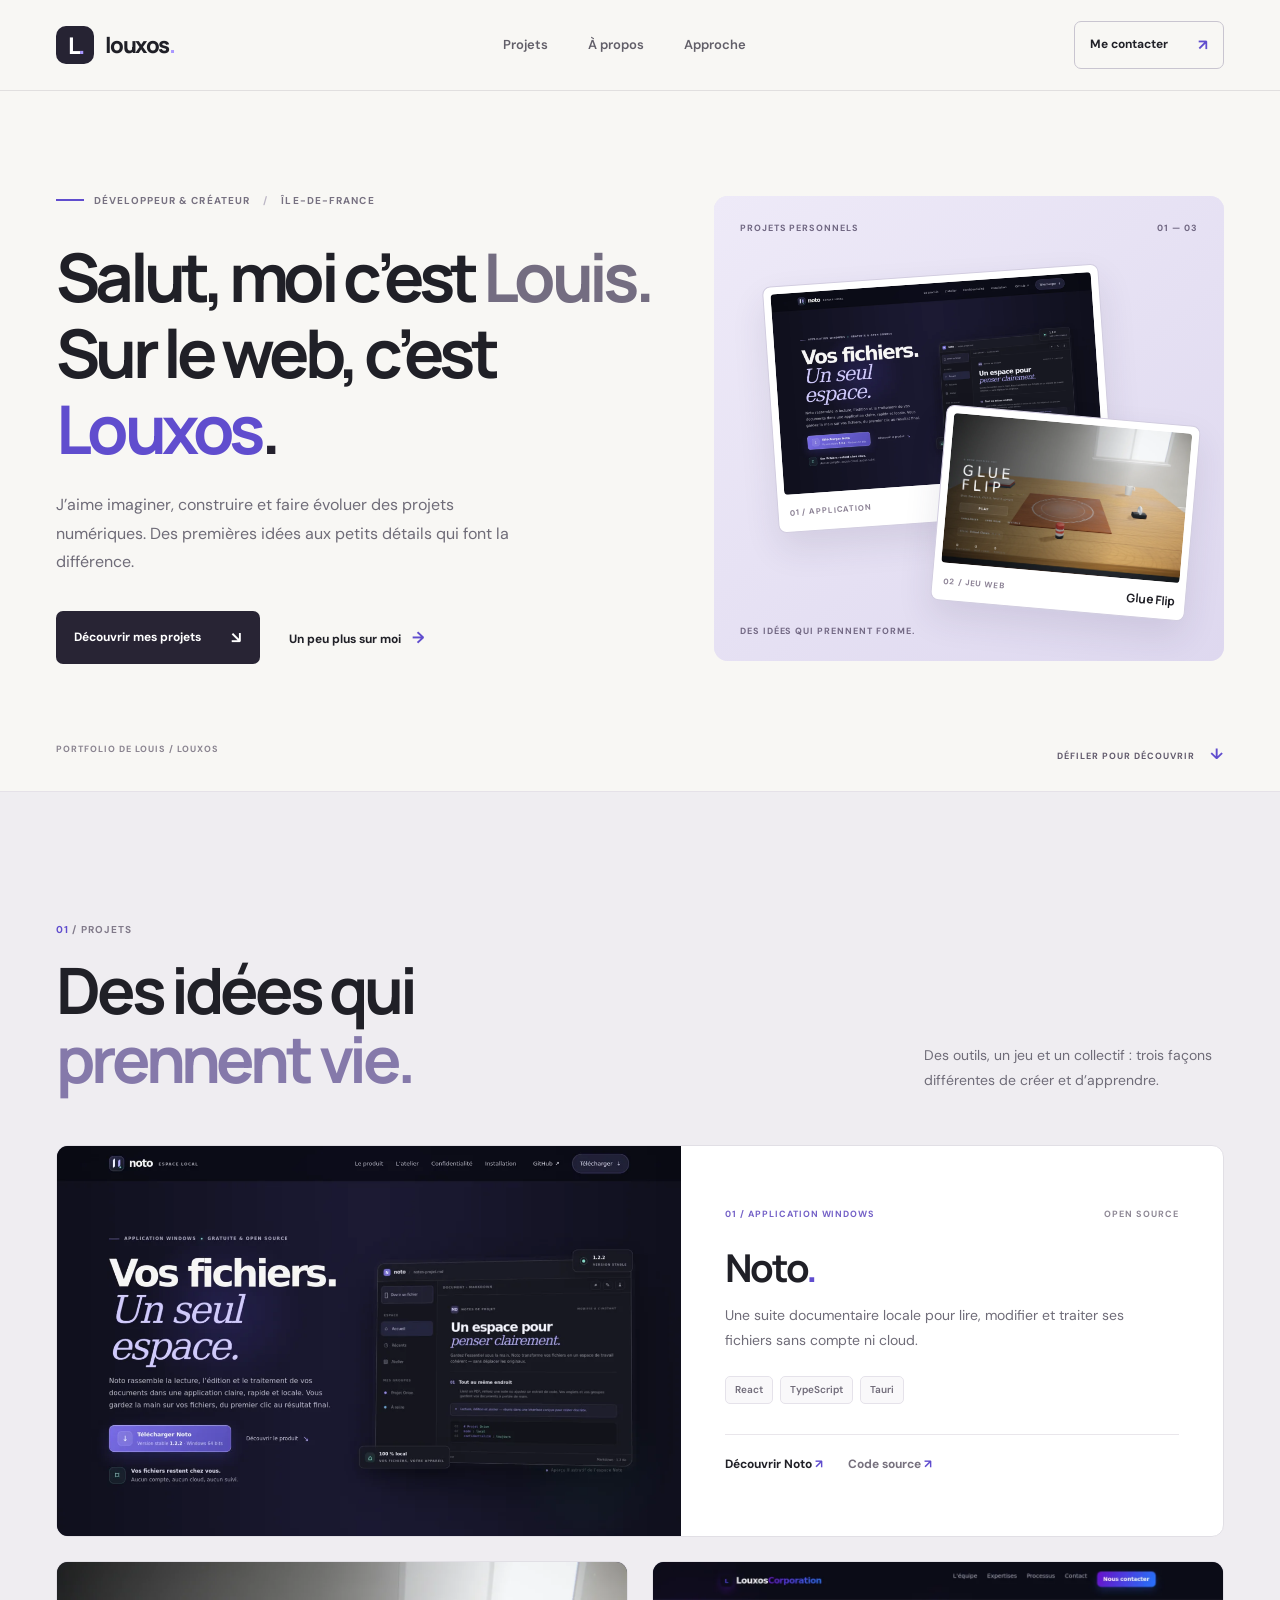
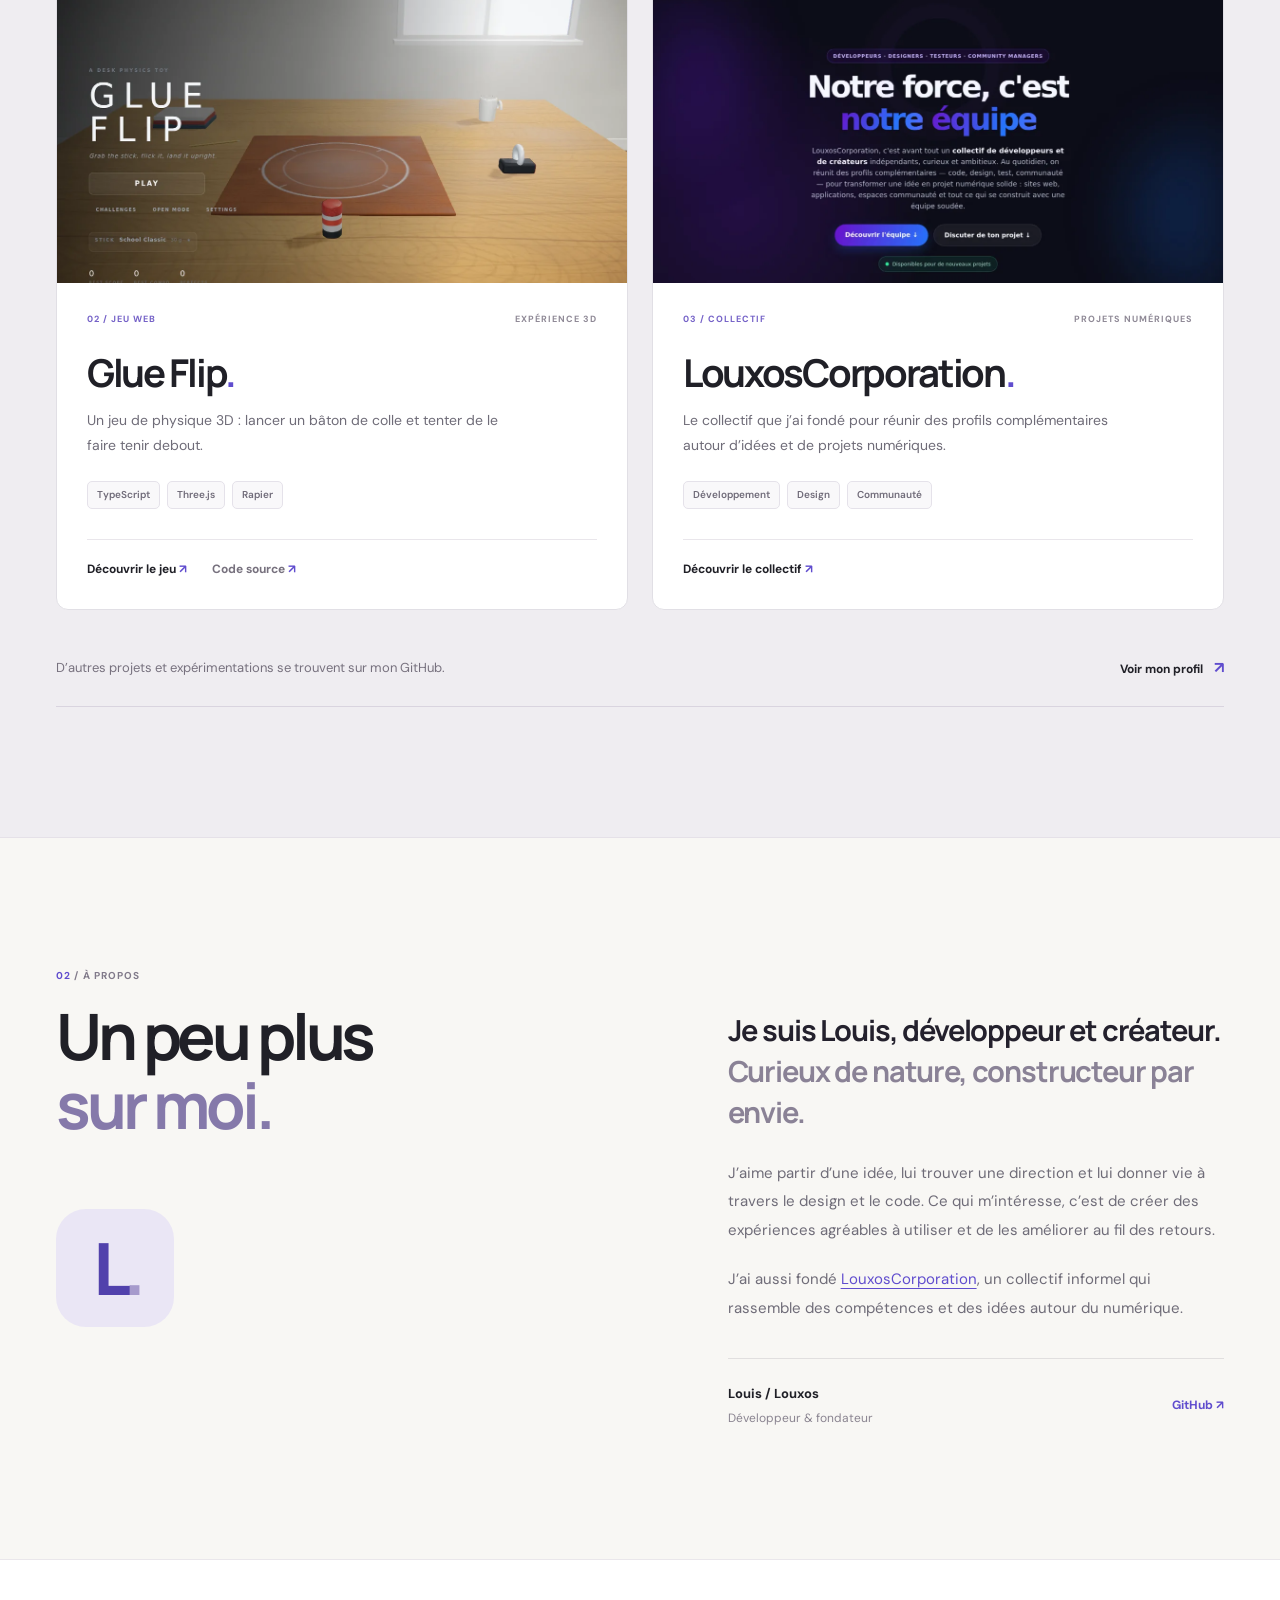
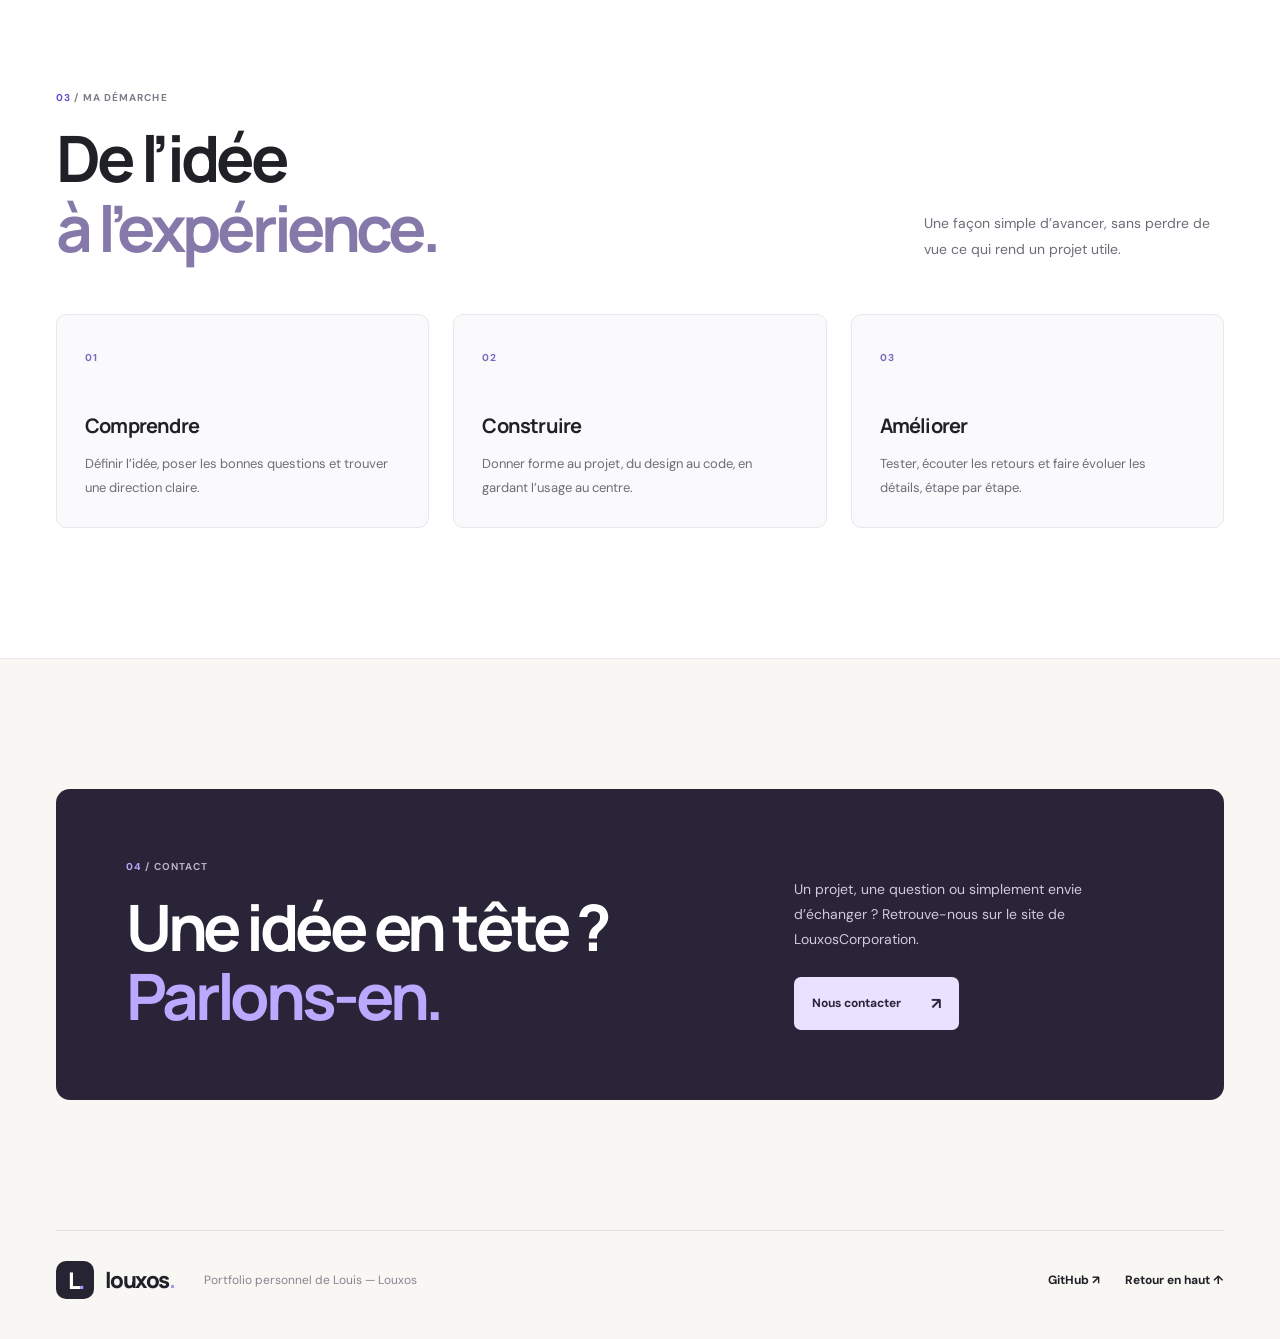
==== commit c441f0d6: "Redesign portfolio around real projects Co-authored-by: arena-agent <297053741+arena-agent@users.nor" ====
--- a/index.html
+++ b/index.html
@@ -3,83 +3,64 @@
 <head>
   <meta charset="utf-8">
   <meta name="viewport" content="width=device-width, initial-scale=1">
-  <meta name="description" content="Portfolio de Louis, alias Louxos, développeur et fondateur de LouxosCorporation.">
-  <meta name="theme-color" content="#f6f5f1">
+  <meta name="description" content="Portfolio de Louis, alias Louxos : développeur, créateur et fondateur de LouxosCorporation. Découvrez ses projets numériques.">
+  <meta name="theme-color" content="#f8f7f4">
   <link rel="canonical" href="https://louxos.github.io/">
   <meta property="og:type" content="website">
   <meta property="og:url" content="https://louxos.github.io/">
   <meta property="og:title" content="Louxos — Développeur & créateur">
-  <meta property="og:description" content="Portfolio de Louis, développeur et créateur de projets numériques.">
+  <meta property="og:description" content="Des idées, du code et des projets qui prennent vie. Découvrez le portfolio de Louis, alias Louxos.">
   <title>Louxos — Développeur & créateur</title>
-  <link rel="icon" href="data:image/svg+xml,%3Csvg xmlns='http://www.w3.org/2000/svg' viewBox='0 0 64 64'%3E%3Crect width='64' height='64' rx='16' fill='%232b3f79'/%3E%3Cpath d='M19 13v38h27v-8H28V13z' fill='white'/%3E%3C/svg%3E">
+  <link rel="icon" href="data:image/svg+xml,%3Csvg xmlns='http://www.w3.org/2000/svg' viewBox='0 0 64 64'%3E%3Crect width='64' height='64' rx='16' fill='%235b49c9'/%3E%3Cpath d='M19 13v38h27v-8H28V13z' fill='white'/%3E%3C/svg%3E">
   <link rel="preconnect" href="https://fonts.googleapis.com">
   <link rel="preconnect" href="https://fonts.gstatic.com" crossorigin>
   <link href="https://fonts.googleapis.com/css2?family=DM+Sans:wght@400;500;600;700&family=Manrope:wght@400;500;600;700;800&display=swap" rel="stylesheet">
-  <link rel="stylesheet" href="style.css?v=3">
+  <link rel="stylesheet" href="style.css?v=4">
+  <script src="script.js?v=4" defer></script>
 </head>
 <body>
   <a class="skip-link" href="#contenu">Aller au contenu</a>
   <header class="site-header">
-    <div class="container header-inner">
-      <a class="wordmark" href="#accueil" aria-label="Louxos, accueil">louxos<span>.</span></a>
-      <nav aria-label="Navigation principale">
-        <a href="#projets">Projets</a>
-        <a href="#apropos">À propos</a>
-        <a class="nav-contact" href="#contact">Contact <span aria-hidden="true">↗</span></a>
-      </nav>
+    <div class="shell header-inner">
+      <a class="brand" href="#accueil" aria-label="Louxos, accueil"><span class="brand-mark">L<span>.</span></span><span>louxos<span class="brand-dot">.</span></span></a>
+      <nav class="nav" aria-label="Navigation principale"><a href="#projets">Projets</a><a href="#apropos">À propos</a><a href="#approche">Approche</a></nav>
+      <a class="header-contact" href="#contact">Me contacter <span aria-hidden="true">↗</span></a>
     </div>
   </header>
 
   <main id="contenu">
-    <section class="hero container" id="accueil">
-      <div class="hero-main">
-        <p class="eyebrow">PORTFOLIO PERSONNEL <span></span> LOUIS / LOUXOS</p>
-        <h1>Des idées aux<br><span>projets concrets.</span></h1>
-        <p class="hero-intro">Je suis Louis, aussi connu sous le nom de Louxos. Je conçois et développe des projets numériques, avec le souci de créer des expériences simples et utiles.</p>
-        <div class="hero-actions"><a class="button button-dark" href="#projets">Voir mes projets <span aria-hidden="true">↘</span></a><a class="plain-link" href="#apropos">En savoir plus <span aria-hidden="true">→</span></a></div>
+    <section class="hero shell" id="accueil" aria-labelledby="hero-title">
+      <div class="hero-copy">
+        <p class="eyebrow"><span class="eyebrow-line"></span> DÉVELOPPEUR & CRÉATEUR <span class="eyebrow-separator">/</span> ÎLE-DE-FRANCE</p>
+        <h1 id="hero-title">Salut, moi c’est <span>Louis.</span><br>Sur le web, c’est <span class="name">Louxos<span class="period">.</span></span></h1>
+        <p class="hero-intro">J’aime imaginer, construire et faire évoluer des projets numériques. Des premières idées aux petits détails qui font la différence.</p>
+        <div class="hero-actions"><a class="button button-primary" href="#projets">Découvrir mes projets <span aria-hidden="true">↘</span></a><a class="text-link" href="#apropos">Un peu plus sur moi <span aria-hidden="true">→</span></a></div>
       </div>
-      <aside class="hero-aside" aria-label="Présentation rapide">
-        <p class="aside-label">EN QUELQUES MOTS</p>
-        <div class="aside-row"><span>01</span><p>Développeur<br>& créateur</p></div>
-        <div class="aside-row"><span>02</span><p>Fondateur de<br>LouxosCorporation</p></div>
-        <div class="aside-row"><span>03</span><p>Basé en<br>Île-de-France</p></div>
-      </aside>
+      <div class="hero-visual" aria-label="Aperçu de deux projets : Noto et Glue Flip">
+        <div class="hero-visual-head"><span>PROJETS PERSONNELS</span><span>01 — 03</span></div>
+        <div class="preview preview-noto"><img src="assets/noto-site.webp" alt="Aperçu du site de Noto" width="1200" height="750"><div><span>01 / APPLICATION</span><strong>Noto</strong></div></div>
+        <div class="preview preview-glue"><img src="assets/glue-flip.webp" alt="Aperçu du jeu Glue Flip" width="1200" height="750"><div><span>02 / JEU WEB</span><strong>Glue Flip</strong></div></div>
+        <p class="hero-visual-caption">DES IDÉES QUI PRENNENT FORME.</p>
+      </div>
+      <div class="hero-bottom"><span>PORTFOLIO DE LOUIS / LOUXOS</span><a href="#projets">DÉFILER POUR DÉCOUVRIR <span aria-hidden="true">↓</span></a></div>
     </section>
 
-    <section class="projects section" id="projets">
-      <div class="container">
-        <div class="section-heading"><div><p class="section-index">01 / PROJETS</p><h2>Une sélection de projets.</h2></div><p>Des idées différentes, une même envie : construire des choses qui servent.</p></div>
-        <div class="project-grid">
-          <article class="project project-featured">
-            <div class="project-top"><span>COLLECTIF & PROJETS NUMÉRIQUES</span><span>01</span></div>
-            <div class="project-content"><p class="project-category">Le collectif</p><h3>Louxos<wbr>Corporation</h3><p>Un collectif informel que j’ai fondé pour rassembler des profils complémentaires autour de projets numériques et de communautés.</p></div>
-            <div class="project-bottom"><span>DÉVELOPPEMENT · CRÉATION · COMMUNAUTÉ</span><a href="https://louxos-corporation.netlify.app/" target="_blank" rel="noopener noreferrer">Découvrir <span aria-hidden="true">↗</span><span class="sr-only"> LouxosCorporation</span></a></div>
-          </article>
-          <article class="project project-noto">
-            <div class="project-top"><span>APPLICATION WINDOWS</span><span>02</span></div>
-            <div class="project-content"><p class="project-category">Documents, en local</p><h3>Noto</h3><p>Une suite documentaire open source pour lire et modifier ses fichiers, sans compte ni cloud.</p></div>
-            <div class="project-bottom"><span>APPLICATION · OPEN SOURCE</span><div class="project-links"><a href="https://louxos.github.io/Noto/" target="_blank" rel="noopener noreferrer">Découvrir <span aria-hidden="true">↗</span><span class="sr-only"> Noto</span></a><a href="https://github.com/Louxos/Noto" target="_blank" rel="noopener noreferrer">Code <span aria-hidden="true">↗</span><span class="sr-only"> de Noto sur GitHub</span></a></div></div>
-          </article>
-          <article class="project project-glue">
-            <div class="project-top"><span>JEU WEB & PHYSIQUE 3D</span><span>03</span></div>
-            <div class="project-content"><p class="project-category">Une expérience interactive</p><h3>Glue Flip</h3><p>Un jeu de physique 3D : lancer un bâton de colle et tenter de le faire tenir debout.</p></div>
-            <div class="project-bottom"><span>JEU · 3D · OPEN SOURCE</span><div class="project-links"><a href="https://louxos.github.io/glue-flip/" target="_blank" rel="noopener noreferrer">Jouer <span aria-hidden="true">↗</span><span class="sr-only"> à Glue Flip</span></a><a href="https://github.com/Louxos/glue-flip" target="_blank" rel="noopener noreferrer">Code <span aria-hidden="true">↗</span><span class="sr-only"> de Glue Flip sur GitHub</span></a></div></div>
-          </article>
-        </div>
-        <div class="more-projects"><p>La suite se trouve aussi sur GitHub.</p><a class="plain-link" href="https://github.com/Louxos" target="_blank" rel="noopener noreferrer">Voir mon profil <span aria-hidden="true">↗</span></a></div>
+    <section class="projects section" id="projets"><div class="shell">
+      <div class="section-head reveal"><div><p class="section-label"><span>01</span> / PROJETS</p><h2>Des idées qui<br><em>prennent vie.</em></h2></div><p>Des outils, un jeu et un collectif : trois façons différentes de créer et d’apprendre.</p></div>
+      <div class="project-grid">
+        <article class="project project-featured reveal"><a class="project-image" href="https://louxos.github.io/Noto/" target="_blank" rel="noopener noreferrer" aria-label="Découvrir le site de Noto"><img src="assets/noto-site.webp" alt="Aperçu du site de Noto" width="1200" height="750" loading="lazy"><span class="project-image-cta" aria-hidden="true">↗</span></a><div class="project-info"><div class="project-meta"><span>01 / APPLICATION WINDOWS</span><span>OPEN SOURCE</span></div><h3>Noto<span>.</span></h3><p>Une suite documentaire locale pour lire, modifier et traiter ses fichiers sans compte ni cloud.</p><div class="project-tags"><span>React</span><span>TypeScript</span><span>Tauri</span></div><div class="project-actions"><a href="https://louxos.github.io/Noto/" target="_blank" rel="noopener noreferrer">Découvrir Noto <span aria-hidden="true">↗</span></a><a href="https://github.com/Louxos/Noto" target="_blank" rel="noopener noreferrer">Code source <span aria-hidden="true">↗</span></a></div></div></article>
+        <article class="project reveal"><a class="project-image" href="https://louxos.github.io/glue-flip/" target="_blank" rel="noopener noreferrer" aria-label="Jouer à Glue Flip"><img src="assets/glue-flip.webp" alt="Aperçu du menu du jeu Glue Flip" width="1200" height="750" loading="lazy"><span class="project-image-cta" aria-hidden="true">↗</span></a><div class="project-info"><div class="project-meta"><span>02 / JEU WEB</span><span>EXPÉRIENCE 3D</span></div><h3>Glue Flip<span>.</span></h3><p>Un jeu de physique 3D : lancer un bâton de colle et tenter de le faire tenir debout.</p><div class="project-tags"><span>TypeScript</span><span>Three.js</span><span>Rapier</span></div><div class="project-actions"><a href="https://louxos.github.io/glue-flip/" target="_blank" rel="noopener noreferrer">Découvrir le jeu <span aria-hidden="true">↗</span></a><a href="https://github.com/Louxos/glue-flip" target="_blank" rel="noopener noreferrer">Code source <span aria-hidden="true">↗</span></a></div></div></article>
+        <article class="project reveal"><a class="project-image" href="https://louxos-corporation.netlify.app/" target="_blank" rel="noopener noreferrer" aria-label="Découvrir LouxosCorporation"><img src="assets/corporation-site.webp" alt="Aperçu du modèle du site de LouxosCorporation" width="1200" height="750" loading="lazy"><span class="project-image-cta" aria-hidden="true">↗</span></a><div class="project-info"><div class="project-meta"><span>03 / COLLECTIF</span><span>PROJETS NUMÉRIQUES</span></div><h3>Louxos<wbr>Corporation<span>.</span></h3><p>Le collectif que j’ai fondé pour réunir des profils complémentaires autour d’idées et de projets numériques.</p><div class="project-tags"><span>Développement</span><span>Design</span><span>Communauté</span></div><div class="project-actions"><a href="https://louxos-corporation.netlify.app/" target="_blank" rel="noopener noreferrer">Découvrir le collectif <span aria-hidden="true">↗</span></a></div></div></article>
       </div>
-    </section>
+      <div class="github-callout reveal"><p>D’autres projets et expérimentations se trouvent sur mon GitHub.</p><a class="text-link" href="https://github.com/Louxos" target="_blank" rel="noopener noreferrer">Voir mon profil <span aria-hidden="true">↗</span></a></div>
+    </div></section>
 
-    <section class="about section container" id="apropos">
-      <div><p class="section-index">02 / À PROPOS</p><h2>Bonjour,<br>moi c’est Louis.</h2></div>
-      <div class="about-copy"><p class="about-lead">Développeur, créateur et curieux de nature.</p><p>J’aime partir d’une idée, réfléchir à sa structure, puis lui donner vie à travers le design et le code. Ce qui m’intéresse, c’est de créer des projets agréables à utiliser et de les faire évoluer au fil des retours.</p><p>J’ai également fondé <a href="https://louxos-corporation.netlify.app/" target="_blank" rel="noopener noreferrer">LouxosCorporation</a>, un collectif informel qui réunit des compétences et des idées autour du numérique.</p><div class="about-signature"><span>L</span><div><strong>Louis / Louxos</strong><small>Développeur & fondateur</small></div></div></div>
-    </section>
+    <section class="about section shell" id="apropos"><div class="about-heading reveal"><p class="section-label"><span>02</span> / À PROPOS</p><h2>Un peu plus<br><em>sur moi.</em></h2><div class="about-monogram" aria-hidden="true">L<span>.</span></div></div><div class="about-copy reveal"><p class="about-lead">Je suis Louis, développeur et créateur. <span>Curieux de nature, constructeur par envie.</span></p><p>J’aime partir d’une idée, lui trouver une direction et lui donner vie à travers le design et le code. Ce qui m’intéresse, c’est de créer des expériences agréables à utiliser et de les améliorer au fil des retours.</p><p>J’ai aussi fondé <a href="https://louxos-corporation.netlify.app/" target="_blank" rel="noopener noreferrer">LouxosCorporation</a>, un collectif informel qui rassemble des compétences et des idées autour du numérique.</p><div class="about-footer"><div><strong>Louis / Louxos</strong><span>Développeur & fondateur</span></div><a href="https://github.com/Louxos" target="_blank" rel="noopener noreferrer">GitHub ↗</a></div></div></section>
 
-    <section class="approach section" aria-labelledby="approach-title"><div class="container"><div class="section-heading"><div><p class="section-index">03 / MA DÉMARCHE</p><h2 id="approach-title">De l’idée à l’expérience.</h2></div><p>Une façon simple d’avancer, sans perdre de vue les détails.</p></div><div class="steps"><article><span>01</span><h3>Comprendre</h3><p>Prendre le temps de définir l’idée, les besoins et ce qui compte vraiment.</p></article><article><span>02</span><h3>Construire</h3><p>Donner forme au projet, du design au développement, en gardant l’usage au centre.</p></article><article><span>03</span><h3>Améliorer</h3><p>Tester, écouter les retours et faire évoluer le projet progressivement.</p></article></div></div></section>
+    <section class="approach section" id="approche"><div class="shell"><div class="section-head reveal"><div><p class="section-label"><span>03</span> / MA DÉMARCHE</p><h2>De l’idée<br><em>à l’expérience.</em></h2></div><p>Une façon simple d’avancer, sans perdre de vue ce qui rend un projet utile.</p></div><div class="steps"><article class="reveal"><span class="step-number">01</span><h3>Comprendre</h3><p>Définir l’idée, poser les bonnes questions et trouver une direction claire.</p></article><article class="reveal"><span class="step-number">02</span><h3>Construire</h3><p>Donner forme au projet, du design au code, en gardant l’usage au centre.</p></article><article class="reveal"><span class="step-number">03</span><h3>Améliorer</h3><p>Tester, écouter les retours et faire évoluer les détails, étape par étape.</p></article></div></div></section>
 
-    <section class="contact section container" id="contact"><div class="contact-box"><div><p class="section-index">04 / CONTACT</p><h2>Une idée à partager&nbsp;?<br><span>Parlons-en.</span></h2></div><div class="contact-copy"><p>Un projet, une question ou simplement envie d’échanger ? Le contact se fait sur le site de LouxosCorporation.</p><a class="button button-light" href="https://louxos-corporation.netlify.app/#contact">Nous contacter <span aria-hidden="true">↗</span></a></div></div></section>
+    <section class="contact section shell" id="contact"><div class="contact-panel reveal"><div><p class="section-label"><span>04</span> / CONTACT</p><h2>Une idée en tête&nbsp;?<br><em>Parlons-en.</em></h2></div><div class="contact-copy"><p>Un projet, une question ou simplement envie d’échanger ? Retrouve-nous sur le site de LouxosCorporation.</p><a class="button button-light" href="https://louxos-corporation.netlify.app/#contact">Nous contacter <span aria-hidden="true">↗</span></a></div></div></section>
   </main>
-
-  <footer class="footer container"><a class="wordmark" href="#accueil">louxos<span>.</span></a><p>Portfolio de Louis — Louxos</p><div><a href="https://github.com/Louxos" target="_blank" rel="noopener noreferrer">GitHub ↗</a><a href="#accueil">Retour en haut ↑</a></div></footer>
+  <footer class="footer shell"><a class="brand" href="#accueil"><span class="brand-mark">L<span>.</span></span><span>louxos<span class="brand-dot">.</span></span></a><p>Portfolio personnel de Louis — Louxos</p><div><a href="https://github.com/Louxos" target="_blank" rel="noopener noreferrer">GitHub ↗</a><a href="#accueil">Retour en haut ↑</a></div></footer>
 </body>
 </html>
--- a/style.css
+++ b/style.css
@@ -1,9 +1,19 @@
-:root{--page:#f6f5f1;--paper:#fff;--ink:#1c242e;--muted:#636b74;--blue:#324c89;--line:#dadbd9;--display:'Manrope',Arial,sans-serif;--body:'DM Sans',Arial,sans-serif}
-*{box-sizing:border-box}html{scroll-behavior:smooth}body{margin:0;background:var(--page);color:var(--ink);font-family:var(--body);line-height:1.65}a{color:inherit;text-decoration:none}h1,h2,h3,p{margin:0}h1,h2,h3{font-family:var(--display)}::selection{background:#d8e0f6;color:#1c242e}a:focus-visible{outline:3px solid #6b80bd;outline-offset:4px}.skip-link{position:absolute;left:16px;top:-100px;z-index:10;background:#fff;color:#17202b;padding:8px 12px}.skip-link:focus{top:10px}.sr-only{position:absolute;width:1px;height:1px;padding:0;margin:-1px;overflow:hidden;clip:rect(0,0,0,0);white-space:nowrap;border:0}.container{width:min(1200px,calc(100% - 96px));margin-inline:auto}.site-header{border-bottom:1px solid var(--line)}.header-inner{height:86px;display:flex;align-items:center;justify-content:space-between;gap:30px}.wordmark{font:800 24px/1 var(--display);letter-spacing:-.07em}.wordmark span{color:#536da6}.header-inner nav{display:flex;align-items:center;gap:35px;font-size:13px;font-weight:600}.header-inner nav a:not(.nav-contact){color:#525b63}.header-inner nav a:hover,.plain-link:hover{color:var(--blue)}.nav-contact{padding:10px 15px;border:1px solid #b9bec1;border-radius:3px}.nav-contact span{margin-left:18px;color:var(--blue)}
-.hero{padding-top:133px;padding-bottom:136px;display:grid;grid-template-columns:minmax(0,1fr) 250px;gap:80px;align-items:end}.eyebrow,.section-index,.aside-label,.project-top,.project-bottom>span,.project-category,.steps article>span{font:700 10px/1.5 var(--body);letter-spacing:.11em}.eyebrow{color:#67717a;display:flex;align-items:center;gap:12px}.eyebrow span{width:25px;height:1px;background:#aeb5bc}.hero h1{font-size:clamp(52px,6.2vw,86px);line-height:1.1;letter-spacing:-.065em;font-weight:700;margin:32px 0 26px}.hero h1 span{color:var(--blue)}.hero-intro{max-width:580px;color:#59636b;font-size:17px;line-height:1.8}.hero-actions{display:flex;align-items:center;gap:32px;margin-top:34px}.button{display:inline-flex;align-items:center;justify-content:space-between;min-height:53px;gap:35px;padding:0 18px;border-radius:3px;font-size:13px;font-weight:700}.button-dark{background:#253653;color:#fff}.button-dark:hover{background:#354d76}.button-light{background:#fff;color:#263b66}.button-light:hover{background:#e8edf8}.plain-link{font-size:13px;font-weight:700}.plain-link span{margin-left:8px;color:var(--blue)}.hero-aside{border-top:1px solid #aeb5bc}.aside-label{color:#737b82;padding:16px 0 10px}.aside-row{border-bottom:1px solid var(--line);display:flex;gap:18px;padding:17px 0}.aside-row>span{font-size:10px;color:#89919a}.aside-row p{font-size:13px;line-height:1.5;font-weight:600}
-.section{padding-block:112px;scroll-margin-top:15px}.projects{background:#eeefed;border-block:1px solid #e1e2df}.section-heading{display:flex;justify-content:space-between;align-items:end;gap:30px;margin-bottom:43px}.section-index{color:#536b9e;margin-bottom:16px}.section-heading h2,.about h2,.contact h2{font-size:clamp(34px,3.8vw,50px);line-height:1.15;letter-spacing:-.055em}.section-heading>p{color:var(--muted);font-size:14px;max-width:295px}.project-grid{display:grid;grid-template-columns:repeat(2,minmax(0,1fr));gap:16px}.project{background:#fff;min-height:330px;display:flex;flex-direction:column;padding:32px;border:1px solid #e0e2e3}.project-featured{grid-column:1/-1;min-height:340px;background:#293a5a;color:#fff;border-color:#293a5a}.project-top{display:flex;justify-content:space-between;gap:15px;color:#717b84;font-size:9px}.project-featured .project-top{color:#becbe0}.project-content{margin:auto 0;padding:38px 0}.project-category{color:#6b7ea5;font-size:10px;letter-spacing:.04em;text-transform:none;margin-bottom:8px}.project-featured .project-category{color:#bdcceb}.project h3{font-size:32px;line-height:1.2;letter-spacing:-.045em;margin-bottom:14px;overflow-wrap:normal}.project-featured h3{font-size:clamp(35px,4vw,50px)}.project-content>p:last-child{color:#67717a;font-size:14px;max-width:425px}.project-featured .project-content>p:last-child{color:#d3dbea;max-width:490px}.project-bottom{display:flex;justify-content:space-between;gap:20px;align-items:end;border-top:1px solid #e4e7e8;padding-top:19px}.project-featured .project-bottom{border-color:#71809a}.project-bottom>span{color:#8a939a;font-size:9px}.project-featured .project-bottom>span{color:#bdc9dc}.project-bottom a{font-size:12px;font-weight:700;white-space:nowrap}.project-bottom a:hover{text-decoration:underline;text-underline-offset:4px}.project-bottom a>span[aria-hidden]{margin-left:6px}.project-links{display:flex;gap:22px}.more-projects{display:flex;align-items:center;justify-content:space-between;gap:20px;border-bottom:1px solid #d3d6d4;padding:28px 0}.more-projects p{font-size:13px;color:#6b737a}
-.about{display:grid;grid-template-columns:1fr 1fr;gap:15%;align-items:start}.about-copy{max-width:500px;color:#606970;font-size:15px}.about-copy p+p{margin-top:20px}.about-copy .about-lead{font:600 23px/1.45 var(--display);letter-spacing:-.035em;color:var(--ink);margin-bottom:20px}.about-copy a{color:var(--blue);text-decoration:underline;text-underline-offset:3px}.about-signature{display:flex;align-items:center;gap:13px;margin-top:35px}.about-signature>span{width:42px;height:42px;display:grid;place-items:center;background:#e2e7f0;color:#344b7b;font:700 18px var(--display);border-radius:50%}.about-signature strong,.about-signature small{display:block}.about-signature strong{font-size:13px;color:var(--ink)}.about-signature small{font-size:12px;color:#778088}.approach{background:#fff;border-block:1px solid #e2e3e0}.steps{display:grid;grid-template-columns:repeat(3,1fr);gap:36px}.steps article{border-top:1px solid #aeb7c1;padding-top:20px}.steps article>span{color:#6179a8}.steps h3{font-size:20px;letter-spacing:-.04em;margin:31px 0 10px}.steps p{font-size:14px;color:#67717a;max-width:320px}.contact-box{background:#293a5a;color:#fff;display:grid;grid-template-columns:1.2fr 1fr;gap:60px;padding:65px}.contact-box .section-index{color:#b5c8ee}.contact h2{font-size:clamp(32px,3vw,43px)}.contact h2 span{color:#bdcff3}.contact-copy{max-width:350px;align-self:end}.contact-copy p{color:#d1d9e7;font-size:14px;margin-bottom:25px}.footer{border-top:1px solid var(--line);display:flex;align-items:center;gap:35px;padding-block:30px 36px}.footer p{font-size:12px;color:#7c858a}.footer div{display:flex;gap:25px;margin-left:auto;font-size:12px;font-weight:600}.footer div a:hover{color:var(--blue)}
-@media(max-width:850px){.container{width:calc(100% - 60px)}.hero{grid-template-columns:1fr 200px;gap:35px;padding-block:100px}.section{padding-block:85px}.hero h1{font-size:clamp(49px,6.8vw,65px)}.contact-box{padding:45px;gap:30px}}
-@media(max-width:620px){.container{width:calc(100% - 36px)}.header-inner{height:auto;min-height:72px;gap:15px;flex-wrap:wrap;padding-block:16px}.wordmark{font-size:22px}.header-inner nav{gap:18px;font-size:12px}.nav-contact{padding:7px 10px}.nav-contact span{margin-left:5px}.hero{display:block;padding-block:80px}.hero h1{font-size:clamp(42px,10vw,60px);margin:26px 0 20px}.hero-intro{font-size:15px}.hero-actions{gap:22px;flex-wrap:wrap}.hero-aside{margin-top:65px}.aside-row{padding:13px 0}.aside-row p br{display:none}.section{padding-block:72px}.section-heading{display:block;margin-bottom:32px}.section-heading>p{margin-top:15px}.project-grid{grid-template-columns:1fr}.project-featured{grid-column:auto}.project{padding:24px;min-height:300px}.project-featured{min-height:330px}.project h3{font-size:29px}.project-featured h3{font-size:clamp(30px,8vw,40px)}.project-bottom{flex-wrap:wrap}.more-projects{align-items:flex-start;flex-direction:column;gap:12px}.about{grid-template-columns:1fr;gap:32px}.steps{grid-template-columns:1fr;gap:28px}.steps h3{margin:16px 0 6px}.contact-box{grid-template-columns:1fr;gap:27px;padding:30px 24px}.footer{flex-wrap:wrap;gap:15px}.footer p{width:100%;order:2}.footer div{gap:15px}.eyebrow{font-size:9px;gap:9px}}
-@media(max-width:360px){.header-inner nav{gap:11px}.header-inner{gap:10px}.nav-contact{padding:6px 7px}.hero h1{font-size:39px}.hero-actions{align-items:flex-start;flex-direction:column;gap:18px}}
-@media(prefers-reduced-motion:reduce){html{scroll-behavior:auto}}
+:root{--bg:#f8f7f4;--paper:#fff;--ink:#202027;--muted:#6f6c78;--accent:#604dce;--accent-light:#eae7fa;--line:#e1dfdf;--display:'Manrope',Arial,sans-serif;--body:'DM Sans',Arial,sans-serif}
+*{box-sizing:border-box}html{scroll-behavior:smooth}body{margin:0;background:var(--bg);color:var(--ink);font-family:var(--body);line-height:1.6}a{color:inherit;text-decoration:none}h1,h2,h3,p{margin:0}h1,h2,h3{font-family:var(--display)}img{display:block;max-width:100%}::selection{background:#d9d1ff;color:#222032}a:focus-visible{outline:3px solid #7664e5;outline-offset:5px}.skip-link{position:fixed;left:16px;top:-100px;z-index:20;padding:10px 14px;background:#fff;color:#1d1c22}.skip-link:focus{top:12px}.shell{width:min(1296px,calc(100% - 112px));margin-inline:auto}.section{padding-block:130px;scroll-margin-top:30px}
+/* Navigation */
+.site-header{border-bottom:1px solid var(--line)}.header-inner{height:90px;display:flex;align-items:center;gap:30px}.brand{display:inline-flex;align-items:center;gap:11px;white-space:nowrap;font:800 22px/1 var(--display);letter-spacing:-.07em}.brand-mark{width:38px;height:38px;display:flex;align-items:center;justify-content:center;background:#262333;color:#fff;border-radius:10px;font-size:23px;letter-spacing:-.1em}.brand-mark span,.brand-dot{color:#aa98ff}.nav{display:flex;gap:40px;margin:auto;font-size:13px;font-weight:600;color:#625f69}.nav a,.footer a{transition:color .2s}.nav a:hover,.footer a:hover{color:var(--accent)}.header-contact{display:inline-flex;gap:30px;align-items:center;border:1px solid #c9c5d0;border-radius:7px;padding:11px 15px;font-size:12px;font-weight:700;transition:background .2s,border-color .2s}.header-contact span{color:var(--accent);font-size:15px}.header-contact:hover{background:#eeebfa;border-color:#a89cd9}
+/* Introduction */
+.hero{min-height:700px;position:relative;display:grid;grid-template-columns:1.08fr .92fr;gap:5%;align-items:center;padding-block:90px 115px}.hero-copy{position:relative;z-index:1}.eyebrow,.section-label,.hero-bottom,.hero-visual-head,.hero-visual-caption,.preview span,.project-meta,.step-number{font:700 10px/1.5 var(--body);letter-spacing:.11em}.eyebrow{display:flex;align-items:center;gap:10px;color:#777181}.eyebrow-line{width:28px;height:2px;background:var(--accent)}.eyebrow-separator{color:#bcb6c5;margin-inline:3px}.hero h1{font-size:clamp(50px,5.25vw,74px);line-height:1.13;letter-spacing:-.07em;font-weight:700;margin:31px 0 24px}.hero h1>span:first-child{color:#746d81}.hero h1 .name{color:var(--accent)}.period{color:#24212d}.hero-intro{max-width:465px;color:var(--muted);font-size:16px;line-height:1.8}.hero-actions{display:flex;align-items:center;gap:29px;margin-top:34px}.button{min-height:53px;padding:0 18px;display:inline-flex;align-items:center;justify-content:space-between;gap:30px;border-radius:7px;font-size:12px;font-weight:700;transition:transform .22s,background .22s,box-shadow .22s}.button span{font-size:16px;transition:transform .22s}.button:hover{transform:translateY(-3px)}.button:hover span{transform:translate(3px,-3px)}.button-primary{background:#282434;color:#fff}.button-primary:hover{background:#5948b8;box-shadow:0 10px 25px #5948b828}.text-link{font-size:12px;font-weight:700}.text-link span{color:var(--accent);font-size:16px;margin-left:8px;display:inline-block;transition:transform .2s}.text-link:hover span{transform:translateX(4px)}
+.hero-visual{position:relative;min-height:465px;border-radius:14px;background:#e8e4f2;overflow:hidden;padding:26px;isolation:isolate}.hero-visual:before{content:"";position:absolute;inset:0;background:linear-gradient(140deg,#eeeaf8,#ded8ef);z-index:-1}.hero-visual-head{display:flex;justify-content:space-between;color:#706782;font-size:9px}.preview{position:absolute;background:#fff;border:1px solid #d2cde0;border-radius:8px;padding:7px;box-shadow:0 16px 35px #3b30521c;transition:transform .35s cubic-bezier(.2,.7,.2,1),box-shadow .35s}.preview img{width:100%;height:auto;aspect-ratio:16/10;object-fit:cover;object-position:top;border-radius:4px}.preview div{display:flex;justify-content:space-between;align-items:center;padding:10px 4px 3px}.preview span{color:#8c8295;font-size:8px}.preview strong{font:700 12px var(--display)}.preview-noto{width:66%;top:17%;left:11%;transform:rotate(-4deg)}.preview-glue{width:50%;right:6%;top:47%;transform:rotate(5deg)}.hero-visual:hover .preview-noto{transform:rotate(-2deg) translateY(-5px)}.hero-visual:hover .preview-glue{transform:rotate(3deg) translateY(5px)}.hero-visual-caption{position:absolute;left:26px;bottom:23px;color:#736984;font-size:9px}.hero-bottom{position:absolute;bottom:26px;left:0;right:0;display:flex;justify-content:space-between;color:#8a8490;font-size:9px}.hero-bottom a{color:#625b6d}.hero-bottom a span{color:var(--accent);font-size:15px;margin-left:12px}
+/* Project showcase */
+.projects{background:#efedf1;border-block:1px solid #e5e1e8}.section-head{display:flex;justify-content:space-between;align-items:end;gap:40px;margin-bottom:52px}.section-label{color:#817a8a;margin-bottom:18px}.section-label span{color:var(--accent)}h2{font-size:clamp(45px,5vw,70px);font-weight:700;line-height:1.08;letter-spacing:-.065em}h2 em{font-style:normal;color:#8579aa}.section-head>p{max-width:300px;color:var(--muted);font-size:14px;line-height:1.8}.project-grid{display:grid;grid-template-columns:repeat(2,minmax(0,1fr));gap:24px}.project{background:#fff;border:1px solid #e1dfe5;border-radius:12px;overflow:hidden;display:flex;flex-direction:column}.project-featured{grid-column:1/-1;display:grid;grid-template-columns:1.15fr 1fr}.project-image{display:block;position:relative;background:#29233e;overflow:hidden;min-width:0}.project-image img{width:100%;height:100%;aspect-ratio:16/9;object-fit:cover;object-position:top;transition:transform .6s cubic-bezier(.2,.7,.2,1)}.project-featured .project-image img{aspect-ratio:auto;min-height:100%}.project-image:hover img{transform:scale(1.035)}.project-image-cta{position:absolute;top:17px;right:17px;width:40px;height:40px;border-radius:50%;background:#fff;color:#282333;display:grid;place-items:center;font-size:19px;transform:translateY(5px);opacity:0;transition:transform .25s,opacity .25s}.project-image:hover .project-image-cta,.project-image:focus-visible .project-image-cta{opacity:1;transform:none}.project-info{padding:30px;display:flex;flex-direction:column;flex:1}.project-featured .project-info{padding:44px;justify-content:center}.project-meta{display:flex;justify-content:space-between;gap:10px;font-size:9px;color:#8f8996}.project-meta span:first-child{color:#7461c7}.project h3{font-size:clamp(27px,3vw,40px);letter-spacing:-.06em;line-height:1.2;margin:24px 0 12px;overflow-wrap:normal}.project h3 span{color:var(--accent)}.project-info>p{font-size:14px;color:var(--muted);line-height:1.75;max-width:430px}.project-tags{display:flex;flex-wrap:wrap;gap:7px;margin-top:24px}.project-tags span{border:1px solid #e5e2ea;color:#706b79;background:#f9f8fa;padding:5px 9px;border-radius:5px;font-size:10px;font-weight:600}.project-actions{display:flex;gap:25px;flex-wrap:wrap;align-items:center;border-top:1px solid #e9e6eb;margin-top:30px;padding-top:20px}.project-actions a{font-size:12px;font-weight:700}.project-actions a:last-child:not(:first-child){color:#77717e}.project-actions a span{color:var(--accent);display:inline-block;transition:transform .2s}.project-actions a:hover span{transform:translate(3px,-3px)}.github-callout{display:flex;justify-content:space-between;align-items:center;gap:20px;margin-top:45px;border-bottom:1px solid #d9d4df;padding-bottom:25px}.github-callout p{color:#77717e;font-size:13px}
+/* About and approach */
+.about{display:grid;grid-template-columns:1fr 1fr;gap:15%;align-items:start}.about-heading{position:relative}.about-monogram{margin-top:70px;width:118px;height:118px;border-radius:30px;background:#eae6f5;display:flex;align-items:center;justify-content:center;font:800 72px/1 var(--display);letter-spacing:-.12em;color:#5141ac}.about-monogram span{color:#a69acc}.about-copy{padding-top:42px;max-width:510px;color:var(--muted);font-size:15px;line-height:1.9}.about-copy p+p{margin-top:21px}.about-copy .about-lead{color:#24212d;font:700 clamp(22px,2.3vw,29px)/1.42 var(--display);letter-spacing:-.04em;margin-bottom:25px}.about-lead span{color:#8a8296}.about-copy a:not(.about-footer a){color:var(--accent);text-decoration:underline;text-underline-offset:4px}.about-footer{display:flex;align-items:center;justify-content:space-between;gap:15px;border-top:1px solid var(--line);margin-top:36px;padding-top:23px}.about-footer strong,.about-footer div span{display:block}.about-footer strong{font-size:13px;color:var(--ink)}.about-footer div span{font-size:12px;color:#8a8490}.about-footer>a{font-size:12px;font-weight:700;color:var(--accent)}.approach{background:#fff;border-block:1px solid #eae7eb}.steps{display:grid;grid-template-columns:repeat(3,1fr);gap:24px}.steps article{padding:28px;border:1px solid #e9e6ec;border-radius:10px;background:#faf9fb;transition:transform .25s,border-color .25s,box-shadow .25s}.steps article:hover{transform:translateY(-5px);border-color:#ccc3e9;box-shadow:0 12px 25px #30253d0c}.step-number{color:#7868c2}.steps h3{font-size:20px;letter-spacing:-.04em;margin:42px 0 10px}.steps p{color:var(--muted);font-size:13px;line-height:1.8;max-width:310px}
+/* Contact and footer */
+.contact-panel{display:grid;grid-template-columns:1.2fr 1fr;align-items:end;gap:50px;padding:70px;background:#292438;color:#fff;border-radius:14px}.contact .section-label{color:#b8b0c7}.contact .section-label span{color:#b9a9ff}.contact h2 em{color:#b9a9ff}.contact-copy{max-width:360px;margin-left:auto}.contact-copy p{color:#d2cadb;font-size:14px;line-height:1.8;margin-bottom:25px}.button-light{background:#e8e1ff;color:#292438}.button-light:hover{background:#fff}.footer{display:flex;align-items:center;gap:30px;border-top:1px solid var(--line);padding-block:30px 40px}.footer p{color:#89838f;font-size:12px}.footer>div{display:flex;gap:25px;margin-left:auto;font-size:12px;font-weight:700}
+/* Motion is additive: content is never hidden while waiting for JavaScript. */
+@media(prefers-reduced-motion:no-preference){.hero-copy{animation:hero-enter .7s both}.hero-visual{animation:hero-enter .8s .1s both}.reveal.is-visible{animation:section-enter .6s both}@keyframes hero-enter{from{opacity:0;transform:translateY(15px)}to{opacity:1;transform:none}}@keyframes section-enter{from{opacity:.75;transform:translateY(12px)}to{opacity:1;transform:none}}}
+@media(max-width:1050px){.shell{width:calc(100% - 72px)}.hero{gap:4%;min-height:620px}.hero h1{font-size:clamp(43px,5.5vw,58px)}.hero-visual{min-height:390px}.section{padding-block:100px}.project-featured .project-info{padding:30px}.contact-panel{padding:50px}}
+@media(max-width:700px){.shell{width:calc(100% - 36px)}.header-inner{height:auto;min-height:74px;gap:14px;flex-wrap:wrap;padding-block:15px}.brand{font-size:20px}.brand-mark{width:34px;height:34px;font-size:21px}.nav{order:3;width:100%;margin:0;gap:25px;border-top:1px solid var(--line);padding-top:12px;font-size:12px}.header-contact{margin-left:auto;padding:8px 10px;gap:12px}.hero{display:block;padding-block:68px 75px;min-height:0}.hero h1{font-size:clamp(42px,9.2vw,63px);margin:26px 0 18px}.eyebrow{font-size:9px;flex-wrap:wrap}.hero-intro{font-size:15px}.hero-actions{flex-wrap:wrap;gap:18px}.hero-visual{margin-top:50px;min-height:clamp(330px,65vw,460px)}.preview-glue{top:41%}.hero-visual-caption{max-width:43%;line-height:1.4}.hero-bottom{position:static;margin-top:30px;font-size:8px}.hero-bottom a{font-size:0}.hero-bottom a span{font-size:15px}.section{padding-block:75px}.section-head{display:block;margin-bottom:35px}.section-head>p{margin-top:20px}.project-grid{grid-template-columns:1fr;gap:18px}.project-featured{grid-column:auto;display:flex}.project-featured .project-image img{aspect-ratio:16/9;min-height:0}.project-info,.project-featured .project-info{padding:24px}.project h3{font-size:30px}.project-actions{margin-top:25px}.github-callout{align-items:flex-start;flex-direction:column;gap:12px;margin-top:30px}.about{grid-template-columns:1fr;gap:28px}.about-monogram{margin-top:30px;width:75px;height:75px;border-radius:20px;font-size:46px}.about-copy{padding-top:0}.about-copy .about-lead{font-size:24px}.steps{grid-template-columns:1fr;gap:12px}.steps article{padding:23px}.steps h3{margin:20px 0 7px}.contact-panel{grid-template-columns:1fr;gap:28px;padding:35px 25px}.contact-copy{margin:0}.footer{flex-wrap:wrap;gap:15px}.footer p{order:3;width:100%}.footer>div{gap:15px}}
+@media(max-width:390px){.hero h1{font-size:39px}.hero-visual{padding:20px}.preview-noto{width:68%;top:18%;left:8%}.preview-glue{width:50%;right:5%;top:41%}.hero-visual-caption{left:20px;bottom:18px}.contact h2{font-size:40px}.project-meta{font-size:8px}}
+@media(prefers-reduced-motion:reduce){html{scroll-behavior:auto}*,*::before,*::after{animation:none!important;transition:none!important}}
